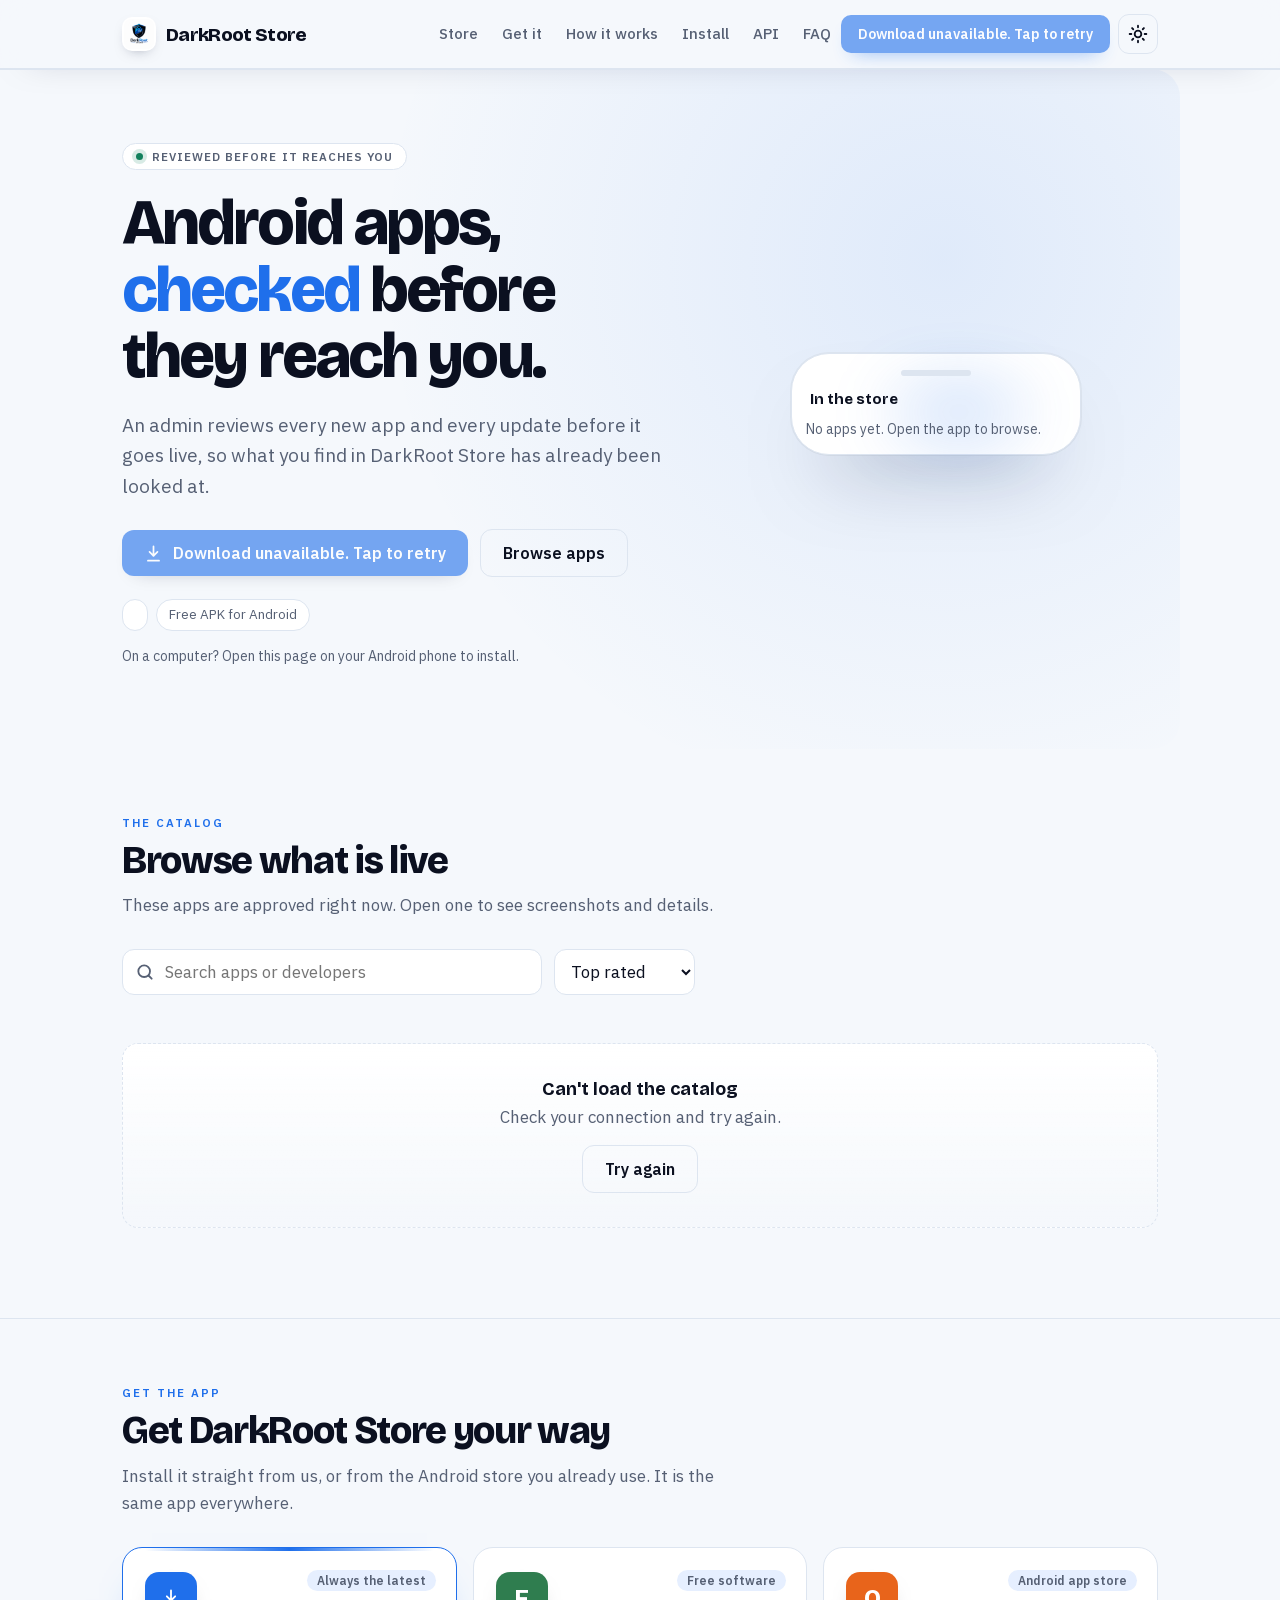
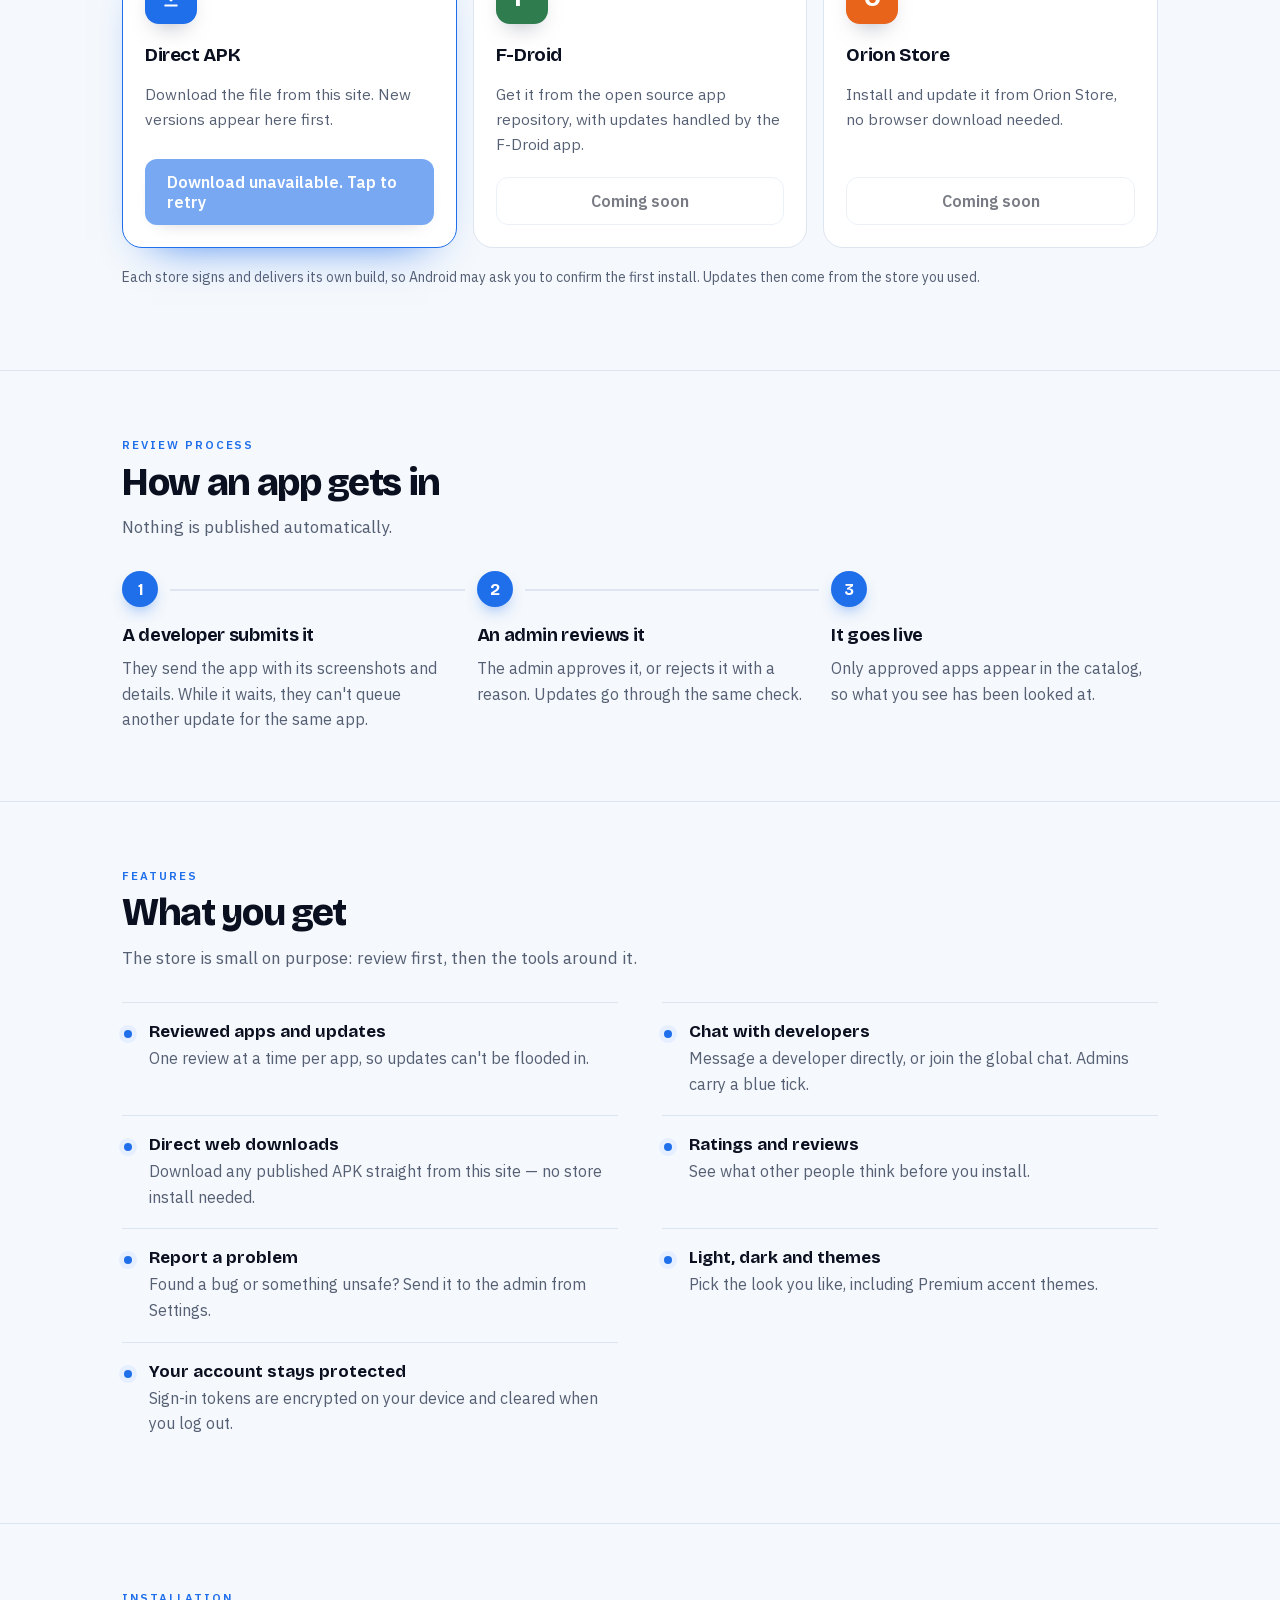
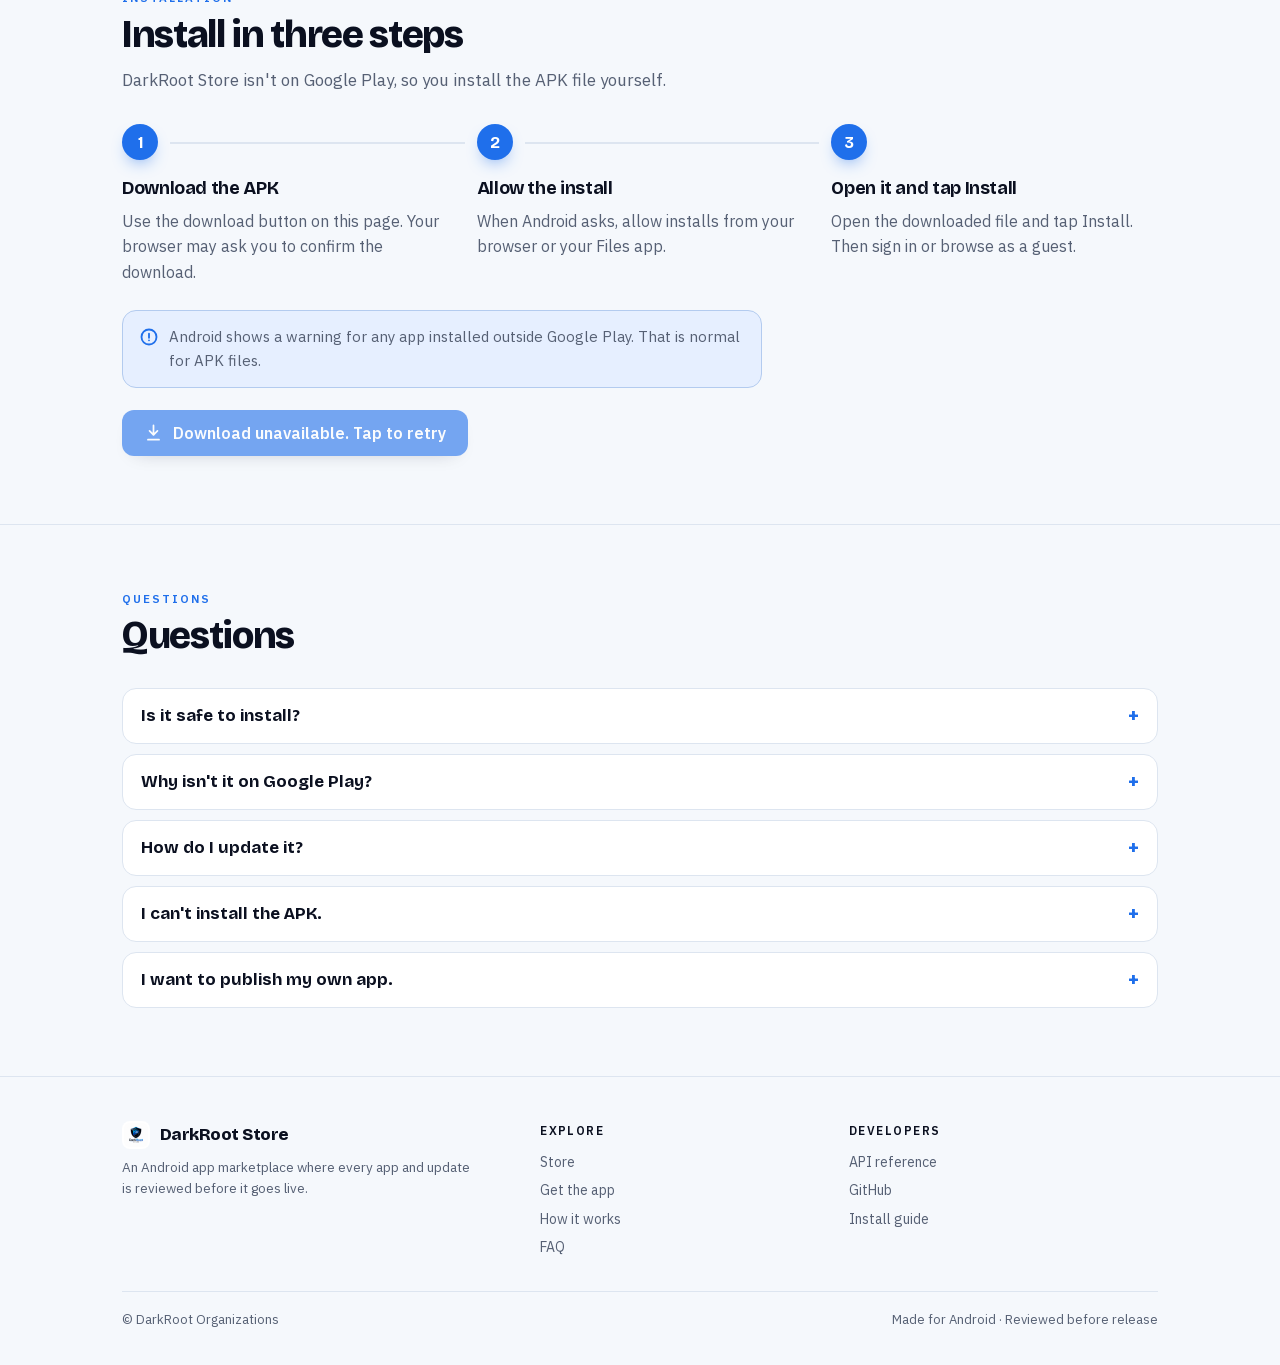
==== index.html @ dca326ad "Add direct APK downloads from website and show default API key" ====
<!DOCTYPE html>
<html lang="en"><head>
<meta charset="utf-8"><meta name="viewport" content="width=device-width,initial-scale=1,viewport-fit=cover">
<title>DarkRoot Store: Android apps, reviewed before they reach you</title>
<meta name="description" content="DarkRoot Store is an Android app marketplace where an admin reviews every new app and every update before it goes live. Free APK download.">
<meta name="theme-color" content="#f5f8fc">
<meta property="og:type" content="website"><meta property="og:site_name" content="DarkRoot Store"><meta property="og:url" content="https://darkrootstore.vercel.app/"><meta property="og:title" content="DarkRoot Store for Android"><meta property="og:description" content="Install Android apps that were reviewed first."><meta property="og:image" content="icon.png"><meta name="twitter:card" content="summary_large_image"><meta name="twitter:image" content="icon.png">
<link rel="icon" href="favicon.png"><link rel="apple-touch-icon" href="apple-touch-icon.png">
<script>try{var t=localStorage.getItem("ds_theme");if(t)document.documentElement.setAttribute("data-theme",t)}catch(e){}</script>
<link rel="preload" href="assets/fonts/bricolage-grotesque-latin.woff2" as="font" type="font/woff2" crossorigin>
<link rel="preload" href="assets/fonts/ibm-plex-sans-latin.woff2" as="font" type="font/woff2" crossorigin>
<link rel="stylesheet" href="site.css">
</head><body class="has-dock">
<a class="skip" href="#main">Skip to content</a>
<header class="nav"><div class="wrap">
  <a class="brand" href="./"><img src="favicon.png" alt="" width="34" height="34">DarkRoot Store</a>
  <nav class="menu" id="menu" aria-label="Main">
    <a class="l" href="#store">Store</a><a class="l" href="#get">Get it</a><a class="l" href="#how">How it works</a><a class="l" href="#install">Install</a><a class="l" href="api.html">API</a><a class="l" href="#faq">FAQ</a>
  </nav>
  <a class="btn sm" data-dl data-text="Download" href="#"><span data-label>Download</span></a>
  <button class="iconbtn" type="button" data-theme-toggle><svg class="ico-s sun" viewBox="0 0 24 24"><circle cx="12" cy="12" r="4"/><path d="M12 2v2m0 16v2M4.9 4.9l1.4 1.4m11.4 11.4l1.4 1.4M2 12h2m16 0h2M4.9 19.1l1.4-1.4M17.7 6.3l1.4-1.4"/></svg><svg class="ico-s moon" viewBox="0 0 24 24"><path d="M21 12.8A9 9 0 1 1 11.2 3a7 7 0 0 0 9.8 9.8z"/></svg></button>
  <button class="iconbtn" type="button" id="menuBtn" aria-label="Menu" aria-expanded="false" aria-controls="menu"><svg class="ico-s" viewBox="0 0 24 24"><path d="M4 7h16M4 12h16M4 17h16"/></svg></button>
</div></header>

<main id="main">
<div class="wrap hero">
  <div>
    <span class="eyebrow"><i aria-hidden="true"></i>Reviewed before it reaches you</span>
    <h1>Android apps, <em>checked</em> before they reach you.</h1>
    <p class="lede">An admin reviews every new app and every update before it goes live, so what you find in DarkRoot Store has already been looked at.</p>
    <div class="cta">
      <a class="btn" data-dl href="#"><svg class="ico-s" viewBox="0 0 24 24"><path d="M12 3v12m0 0l-5-5m5 5l5-5M5 21h14"/></svg><span data-label>Download for Android</span></a>
      <a class="btn ghost" href="#store">Browse apps</a>
    </div>
    <ul class="facts"><li><b data-ver>Free</b></li><li>Free APK for Android</li><li id="count" hidden></li><li data-if-store hidden>Also on F-Droid &amp; Orion Store</li></ul>
    <p class="small muted" id="desktopHint" hidden style="margin:14px 0 0">On a computer? Open this page on your Android phone to install.</p>
  </div>
  <div class="phone" aria-label="The live DarkRoot Store catalog">
    <div class="bar"></div>
    <h4>In the store <span id="livetag" hidden>live now</span></h4>
    <div id="phoneList">
      <div class="row"><i></i><div><div class="sk"></div><div class="sk" style="width:60px;margin-top:7px"></div></div></div>
      <div class="row"><i></i><div><div class="sk"></div><div class="sk" style="width:60px;margin-top:7px"></div></div></div>
      <div class="row"><i></i><div><div class="sk"></div><div class="sk" style="width:60px;margin-top:7px"></div></div></div>
      <div class="row"><i></i><div><div class="sk"></div><div class="sk" style="width:60px;margin-top:7px"></div></div></div>
    </div>
  </div>
</div>

<section id="store"><div class="wrap">
  <h2 data-eyebrow="The catalog">Browse what is live</h2><p class="sub">These apps are approved right now. Open one to see screenshots and details.</p>
  <div class="tools">
    <label class="search"><svg class="ico-s" viewBox="0 0 24 24"><circle cx="11" cy="11" r="7"/><path d="M20 20l-3.5-3.5"/></svg><input id="q" type="search" placeholder="Search apps or developers" autocomplete="off" aria-label="Search apps"></label>
    <select id="sort" aria-label="Sort apps"><option value="top">Top rated</option><option value="az">Name A to Z</option></select>
  </div>
  <div class="chipbar" id="cats" role="group" aria-label="Categories" hidden></div>
  <p class="status small muted" id="status" role="status"></p>
  <div class="grid" id="grid" aria-busy="true">
    <div class="tile sk-t"><div><div class="sk"></div></div></div><div class="tile sk-t"><div><div class="sk"></div></div></div><div class="tile sk-t"><div><div class="sk"></div></div></div>
  </div>
  <div class="more"><button class="btn ghost" id="more" type="button" hidden>Show more</button></div>
</div></section>

<section id="get"><div class="wrap">
  <h2 data-eyebrow="Get the app">Get DarkRoot Store your way</h2><p class="sub">Install it straight from us, or from the Android store you already use. It is the same app everywhere.</p>
  <div class="stores">
    <article class="store primary">
      <span class="logo"><svg class="ico-s" viewBox="0 0 24 24"><path d="M12 3v12m0 0l-5-5m5 5l5-5M5 21h14"/></svg></span>
      <h3>Direct APK</h3><span class="tag">Always the latest</span>
      <p>Download the file from this site. New versions appear here first.</p>
      <a class="btn" data-dl href="#"><span data-label>Download for Android</span></a>
    </article>
    <article class="store">
      <span class="logo fd" aria-hidden="true">F</span>
      <h3>F-Droid</h3><span class="tag">Free software</span>
      <p>Get it from the open source app repository, with updates handled by the F-Droid app.</p>
      <a class="btn ghost" data-store="fdroid" data-open="Open in F-Droid" aria-disabled="true"><span data-slabel>Coming soon</span></a>
    </article>
    <article class="store">
      <span class="logo or" aria-hidden="true">O</span>
      <h3>Orion Store</h3><span class="tag">Android app store</span>
      <p>Install and update it from Orion Store, no browser download needed.</p>
      <a class="btn ghost" data-store="orion" data-open="Open in Orion Store" aria-disabled="true"><span data-slabel>Coming soon</span></a>
    </article>
  </div>
  <p class="small muted" style="margin-top:18px">Each store signs and delivers its own build, so Android may ask you to confirm the first install. Updates then come from the store you used.</p>
</div></section>

<section id="how"><div class="wrap">
  <h2 data-eyebrow="Review process">How an app gets in</h2><p class="sub">Nothing is published automatically.</p>
  <ol class="steps">
    <li><h3>A developer submits it</h3><p>They send the app with its screenshots and details. While it waits, they can't queue another update for the same app.</p></li>
    <li><h3>An admin reviews it</h3><p>The admin approves it, or rejects it with a reason. Updates go through the same check.</p></li>
    <li><h3>It goes live</h3><p>Only approved apps appear in the catalog, so what you see has been looked at.</p></li>
  </ol>
</div></section>

<section><div class="wrap">
  <h2 data-eyebrow="Features">What you get</h2><p class="sub">The store is small on purpose: review first, then the tools around it.</p>
  <dl class="feat">
    <div><dt>Reviewed apps and updates</dt><dd>One review at a time per app, so updates can't be flooded in.</dd></div>
    <div><dt>Chat with developers</dt><dd>Message a developer directly, or join the global chat. Admins carry a blue tick.</dd></div>
    <div><dt>Direct web downloads</dt><dd>Download any published APK straight from this site — no store install needed.</dd></div>
    <div><dt>Ratings and reviews</dt><dd>See what other people think before you install.</dd></div>
    <div><dt>Report a problem</dt><dd>Found a bug or something unsafe? Send it to the admin from Settings.</dd></div>
    <div><dt>Light, dark and themes</dt><dd>Pick the look you like, including Premium accent themes.</dd></div>
    <div><dt>Your account stays protected</dt><dd>Sign-in tokens are encrypted on your device and cleared when you log out.</dd></div>
  </dl>
</div></section>

<section id="install"><div class="wrap">
  <h2 data-eyebrow="Installation">Install in three steps</h2><p class="sub">DarkRoot Store isn't on Google Play, so you install the APK file yourself.</p>
  <ol class="steps">
    <li><h3>Download the APK</h3><p>Use the download button on this page. Your browser may ask you to confirm the download.</p></li>
    <li><h3>Allow the install</h3><p>When Android asks, allow installs from your browser or your Files app.</p></li>
    <li><h3>Open it and tap Install</h3><p>Open the downloaded file and tap Install. Then sign in or browse as a guest.</p></li>
  </ol>
  <div class="note"><svg class="ico-s" viewBox="0 0 24 24"><circle cx="12" cy="12" r="9"/><path d="M12 8v5m0 3h.01"/></svg><span>Android shows a warning for any app installed outside Google Play. That is normal for APK files.</span></div>
  <div class="cta" style="margin-top:22px"><a class="btn" data-dl href="#"><svg class="ico-s" viewBox="0 0 24 24"><path d="M12 3v12m0 0l-5-5m5 5l5-5M5 21h14"/></svg><span data-label>Download for Android</span></a></div>
</div></section>

<section id="release" hidden><div class="wrap">
  <h2 data-eyebrow="Release notes">Latest release</h2>
  <div class="rel"><h3 id="relTitle"></h3><span class="muted small" data-ver></span><p id="relMsg"></p></div>
</div></section>

<section id="faq"><div class="wrap">
  <h2 data-eyebrow="Questions">Questions</h2><p class="sub"></p>
  <details><summary>Is it safe to install?</summary><p>Every app and every update is checked by an admin before it is published. Android still shows its standard warning for apps installed outside Google Play, because the file does not come from there.</p></details>
  <details><summary>Why isn't it on Google Play?</summary><p>DarkRoot Store is distributed as an APK so apps can be reviewed and published by its own admins. You install it once and it updates itself from inside the app.</p></details>
  <details><summary>How do I update it?</summary><p>The app tells you when a new version is ready and installs it from inside the app. You can also come back to this page and download the latest APK.</p></details>
  <details><summary>I can't install the APK.</summary><p>Open Android Settings, search for "Install unknown apps", and allow your browser or Files app. Then open the downloaded file again.</p></details>
  <details><summary>I want to publish my own app.</summary><p>Create an account in the app and use the developer option in Profile. Your app goes to the review queue, and an admin approves it or tells you what to change.</p></details>
</div></section>
</main>

<footer><div class="wrap">
  <div class="footer-grid">
    <div><a class="f-brand" href="./"><img src="favicon.png" alt="">DarkRoot Store</a><p>An Android app marketplace where every app and update is reviewed before it goes live.</p></div>
    <div><h4>Explore</h4><a href="#store">Store</a><a href="#get">Get the app</a><a href="#how">How it works</a><a href="#faq">FAQ</a></div>
    <div><h4>Developers</h4><a href="api.html">API reference</a><a href="https://github.com/darkrootiding-hub" rel="noopener">GitHub</a><a href="#install">Install guide</a></div>
    <div class="f-end"><span data-ver></span></div>
  </div>
  <div class="footer-bottom"><span>© DarkRoot Organizations</span><span>Made for Android · Reviewed before release</span></div>
</div></footer>

<div class="dock" id="dock"><a class="btn" data-dl href="#"><svg class="ico-s" viewBox="0 0 24 24"><path d="M12 3v12m0 0l-5-5m5 5l5-5M5 21h14"/></svg><span data-label>Download for Android</span></a></div>

<script src="site.js"></script>
<script src="home.js"></script>
</body></html>
---- site.css ----
:root{--paper:#f5f8fc;--plate:#fff;--ink:#0b1020;--steel:#566074;--line:#dde5f0;--blue:#1f6feb;--blue-ink:#fff;--soft:#e6efff;--ok:#12805c;--shadow:rgba(10,20,50,.5);
--display:'Bricolage Grotesque','Segoe UI',system-ui,sans-serif;--body:'IBM Plex Sans','Segoe UI',system-ui,sans-serif;color-scheme:light}
:root[data-theme=dark]{--paper:#080b12;--plate:#10161f;--ink:#eef2f9;--steel:#9aa6ba;--line:#1d2636;--blue:#3b8bff;--blue-ink:#06101f;--soft:#0f1d36;--ok:#4cc79a;--shadow:#000;color-scheme:dark}
@media(prefers-color-scheme:dark){:root:not([data-theme=light]){--paper:#080b12;--plate:#10161f;--ink:#eef2f9;--steel:#9aa6ba;--line:#1d2636;--blue:#3b8bff;--blue-ink:#06101f;--soft:#0f1d36;--ok:#4cc79a;--shadow:#000;color-scheme:dark}}
*{box-sizing:border-box}html{scroll-behavior:smooth;scroll-padding-top:76px;-webkit-text-size-adjust:100%}
body{margin:0;background:var(--paper);color:var(--ink);font:400 17px/1.6 var(--body);-webkit-font-smoothing:antialiased;padding:env(safe-area-inset-top) env(safe-area-inset-right) env(safe-area-inset-bottom) env(safe-area-inset-left)}
a{color:inherit}img{max-width:100%}[hidden]{display:none!important}button,input,select{font:inherit;color:inherit}
:focus-visible{outline:3px solid var(--blue);outline-offset:3px;border-radius:8px}
.skip{position:absolute;left:-999px;top:8px;background:var(--blue);color:var(--blue-ink);padding:8px 14px;border-radius:8px;z-index:50}.skip:focus{left:8px}
.wrap{max-width:1080px;margin:0 auto;padding:0 22px}
.ico-s{width:20px;height:20px;flex:none;fill:none;stroke:currentColor;stroke-width:2.2;stroke-linecap:round;stroke-linejoin:round}

/* nav */
.nav{position:sticky;top:0;z-index:20;background:color-mix(in srgb,var(--paper) 88%,transparent);backdrop-filter:blur(12px);-webkit-backdrop-filter:blur(12px);border-bottom:1px solid var(--line)}
.nav .wrap{display:flex;align-items:center;gap:8px;height:64px}
.brand{display:flex;align-items:center;gap:10px;font:700 18px var(--display);text-decoration:none;margin-right:auto}
.brand img{width:34px;height:34px;border-radius:9px;background:#fff;padding:2px}
.menu{display:flex;align-items:center;gap:20px}
.nav a.l{color:var(--steel);text-decoration:none;font-size:15px;padding:6px 2px}.nav a.l:hover,.nav a.l[aria-current]{color:var(--ink)}
.iconbtn{width:40px;height:40px;border-radius:11px;border:1px solid var(--line);background:transparent;display:grid;place-items:center;cursor:pointer;color:var(--ink)}.iconbtn:hover{border-color:var(--blue);color:var(--blue)}
.iconbtn .moon{display:none}:root[data-theme=dark] .iconbtn .sun{display:none}:root[data-theme=dark] .iconbtn .moon{display:block}
@media(prefers-color-scheme:dark){:root:not([data-theme=light]) .iconbtn .sun{display:none}:root:not([data-theme=light]) .iconbtn .moon{display:block}}
#menuBtn{display:none}

/* buttons */
.btn{display:inline-flex;align-items:center;justify-content:center;gap:10px;background:var(--blue);color:var(--blue-ink);font:600 16px var(--body);padding:13px 22px;border-radius:12px;text-decoration:none;border:0;cursor:pointer;transition:transform .15s,box-shadow .15s,opacity .15s}
.btn:hover{transform:translateY(-1px);box-shadow:0 10px 26px -12px var(--blue)}
.btn.sm{padding:9px 16px;font-size:14px;border-radius:10px}
.btn.ghost{background:transparent;color:var(--ink);border:1.5px solid var(--line);box-shadow:none}.btn.ghost:hover{border-color:var(--blue)}
.btn.off{opacity:.6}.btn.busy{opacity:.7;pointer-events:none}.btn svg{width:19px;height:19px}

h1,h2,h3{font-family:var(--display);letter-spacing:-.02em;margin:0}
h1{font-weight:800;font-size:clamp(38px,6vw,64px);line-height:1.04}h2{font-weight:800;font-size:clamp(26px,3.6vw,38px);line-height:1.12;margin-bottom:10px}h3{font-size:19px;font-weight:700;margin-bottom:6px}
.lede{font-size:19px;color:var(--steel);max-width:32em;margin:18px 0 28px}.muted{color:var(--steel)}.small{font-size:14px}
section{padding:68px 0}section+section{border-top:1px solid var(--line)}.sub{color:var(--steel);max-width:36em;margin:0 0 30px}

/* hero */
.hero{display:grid;grid-template-columns:1.1fr .9fr;gap:48px;align-items:center;padding-top:56px;padding-bottom:72px}
.hero h1 em{font-style:normal;color:var(--blue)}
.cta{display:flex;flex-wrap:wrap;gap:12px;align-items:center}
.facts{display:flex;flex-wrap:wrap;gap:8px;margin:22px 0 0;padding:0;list-style:none}
.facts li{font-size:13.5px;color:var(--steel);border:1px solid var(--line);background:var(--plate);padding:4px 12px;border-radius:99px}.facts b{color:var(--ink);font-weight:600}
.phone{justify-self:center;width:min(290px,78vw);border-radius:38px;border:1px solid var(--line);background:var(--plate);padding:14px;box-shadow:0 40px 70px -36px var(--shadow)}
.phone .bar{height:6px;width:70px;border-radius:9px;background:var(--line);margin:2px auto 14px}
.phone h4{font:700 15px var(--display);margin:0 4px 10px;display:flex;justify-content:space-between;align-items:center}.phone h4 span{color:var(--ok);font:500 12px var(--body)}
.phone h4 span::before{content:"";display:inline-block;width:7px;height:7px;border-radius:50%;background:var(--ok);margin-right:6px;animation:pulse 2s infinite}
@keyframes pulse{50%{opacity:.35}}
.row{display:flex;align-items:center;gap:11px;padding:9px 6px;border-radius:12px;text-decoration:none}.row:hover{background:var(--soft)}
.row b{display:block;font-size:14px;line-height:1.25}.row small{color:var(--steel);font-size:12px}.row em{margin-left:auto;font:600 12px var(--body);font-style:normal;color:var(--steel)}
.row i{width:42px;height:42px;border-radius:11px;background:var(--line);flex:none;display:block}
.sk{background:linear-gradient(90deg,var(--line),var(--soft),var(--line));background-size:200% 100%;animation:sk 1.4s linear infinite;border-radius:6px;height:12px;width:90px}@keyframes sk{to{background-position:-200% 0}}

/* app icon (real logo or letter tile) */
.ic{display:grid;place-items:center;width:42px;height:42px;border-radius:11px;overflow:hidden;background:var(--line);flex:none;font:800 18px var(--display);color:#fff}
.ic img{width:100%;height:100%;object-fit:cover;display:block}
.ic.fb{background:hsl(var(--h) 55% 46%)}
.ic.m{width:54px;height:54px;border-radius:14px;font-size:22px}.ic.xl{width:112px;height:112px;border-radius:28px;font-size:46px;border:1px solid var(--line)}

/* store: search + filters + grid */
.tools{display:flex;flex-wrap:wrap;gap:12px;align-items:center;margin:0 0 14px}
.search{position:relative;flex:1 1 240px;max-width:420px}.search svg{position:absolute;left:13px;top:50%;transform:translateY(-50%);color:var(--steel);pointer-events:none}
.search input{width:100%;height:46px;padding:0 14px 0 42px;border:1.5px solid var(--line);border-radius:12px;background:var(--plate);outline:0}.search input:focus{border-color:var(--blue)}
select{height:46px;padding:0 12px;border:1.5px solid var(--line);border-radius:12px;background:var(--plate);cursor:pointer}
.chipbar{display:flex;gap:8px;overflow-x:auto;padding:2px 0 14px;margin:0 0 6px;scrollbar-width:none}.chipbar::-webkit-scrollbar{display:none}
.pill{flex:none;border:1.5px solid var(--line);background:var(--plate);border-radius:99px;padding:6px 15px;font-size:14px;cursor:pointer;color:var(--steel)}.pill:hover{border-color:var(--blue)}.pill[aria-pressed=true]{background:var(--blue);border-color:var(--blue);color:var(--blue-ink)}
.status{min-height:22px;margin:0 0 12px}
.grid{display:grid;grid-template-columns:repeat(auto-fill,minmax(250px,1fr));gap:14px}
.tile{display:flex;gap:13px;align-items:center;padding:14px;border:1px solid var(--line);border-radius:16px;background:var(--plate);text-decoration:none;transition:border-color .15s,transform .15s}.tile:hover{border-color:var(--blue);transform:translateY(-2px)}
.tile>div{min-width:0;flex:1}.tile b{display:block;font-size:15.5px;line-height:1.3;white-space:nowrap;overflow:hidden;text-overflow:ellipsis}.tile small{display:block;color:var(--steel);font-size:13px;white-space:nowrap;overflow:hidden;text-overflow:ellipsis}
.tile .rt{font:600 13px var(--body);color:var(--steel);white-space:nowrap}
.tile.sk-t{pointer-events:none;height:84px}
.empty{border:1.5px dashed var(--line);border-radius:16px;padding:34px 20px;text-align:center;color:var(--steel)}.empty b{display:block;color:var(--ink);font:700 18px var(--display);margin-bottom:4px}.empty .btn{margin-top:14px}
.more{display:flex;justify-content:center;margin-top:22px}

/* steps / features / release / faq */
.steps{list-style:none;margin:0;padding:0;display:grid;grid-template-columns:repeat(3,1fr);gap:28px;counter-reset:s}
.steps li{counter-increment:s;position:relative;padding-top:50px}.steps li::before{content:counter(s);position:absolute;top:0;left:0;width:36px;height:36px;border-radius:50%;background:var(--blue);color:var(--blue-ink);display:grid;place-items:center;font:700 16px var(--display)}
.steps li:not(:last-child)::after{content:"";position:absolute;top:18px;left:48px;right:-16px;height:2px;background:var(--line)}
.steps p{margin:0;color:var(--steel);font-size:16px}
dl.feat{display:grid;grid-template-columns:1fr 1fr;gap:0 44px;margin:0}dl.feat>div{padding:18px 0;border-top:1px solid var(--line)}dt{font:700 17px var(--display);margin-bottom:4px}dd{margin:0;color:var(--steel);font-size:16px}
.note{display:flex;gap:10px;align-items:flex-start;margin-top:24px;padding:14px 16px;border-radius:14px;background:var(--soft);color:var(--steel);font-size:15px;max-width:640px}.note svg{color:var(--blue);margin-top:2px}
.rel{border:1px solid var(--line);border-radius:18px;padding:22px;background:var(--plate);max-width:640px}.rel p{margin:8px 0 0;color:var(--steel);white-space:pre-line}
details{border-top:1px solid var(--line);padding:16px 0}details:last-of-type{border-bottom:1px solid var(--line)}summary{cursor:pointer;font:700 17px var(--display);list-style:none;display:flex;justify-content:space-between;gap:12px}summary::-webkit-details-marker{display:none}summary::after{content:"+";color:var(--blue);font-size:22px;line-height:1}details[open] summary::after{content:"–"}details p{margin:10px 0 0;color:var(--steel);max-width:44em}
footer{border-top:1px solid var(--line);padding:30px 0 40px;color:var(--steel);font-size:14px}footer .wrap{display:flex;flex-wrap:wrap;gap:12px 26px;align-items:center}footer a{text-decoration:none}footer a:hover{color:var(--ink)}footer .r{margin-left:auto}

/* sticky mobile download bar */
.dock{position:fixed;left:12px;right:12px;bottom:calc(12px + env(safe-area-inset-bottom));z-index:15;display:none;transform:translateY(140%);transition:transform .25s}.dock.show{transform:none}.dock .btn{width:100%;box-shadow:0 14px 30px -12px rgba(0,0,0,.45)}
.toast{position:fixed;left:50%;bottom:28px;transform:translate(-50%,30px);background:var(--ink);color:var(--paper);padding:10px 18px;border-radius:99px;font-size:14px;opacity:0;pointer-events:none;transition:.2s;z-index:60}.toast.show{opacity:1;transform:translate(-50%,0)}

/* app detail page */
.crumb{display:inline-flex;gap:6px;align-items:center;margin:26px 0 0;color:var(--steel);text-decoration:none;font-size:15px}.crumb:hover{color:var(--ink)}
.ahead{display:flex;gap:26px;align-items:center;padding:26px 0 8px}.ahead h1{font-size:clamp(30px,5vw,46px)}.ahead .by{color:var(--steel);margin:4px 0 12px}
.chips{display:flex;flex-wrap:wrap;gap:6px;margin:0 0 16px}.chip{background:var(--soft);color:var(--blue);font:600 13px var(--body);padding:4px 11px;border-radius:99px}
.acts{display:flex;flex-wrap:wrap;gap:10px}
.page2{display:grid;grid-template-columns:minmax(0,1fr) 320px;gap:44px;padding:26px 0 60px}
.page2 h2{font-size:22px;margin:0 0 12px}
.shots{display:flex;gap:12px;overflow-x:auto;padding:2px 0 14px;margin:0 0 22px;scroll-snap-type:x mandatory}.shots button{flex:none;padding:0;border:0;background:none;cursor:zoom-in;scroll-snap-align:start}.shots img{height:300px;width:auto;border-radius:14px;border:1px solid var(--line);display:block;background:var(--line)}
.desc{white-space:pre-line;color:var(--steel);font-size:16.5px;margin:0}.desc.clamp{display:-webkit-box;-webkit-line-clamp:6;-webkit-box-orient:vertical;overflow:hidden}
.linkbtn{background:none;border:0;color:var(--blue);padding:8px 0;cursor:pointer;font-weight:600}
.side{border:1px solid var(--line);background:var(--plate);border-radius:18px;padding:20px;align-self:start;position:sticky;top:84px}
.side h2{font-size:18px}.side dl{margin:0 0 14px}.side dl div{display:flex;justify-content:space-between;gap:14px;padding:8px 0;border-top:1px solid var(--line);font-size:15px}.side dt{font:500 15px var(--body);color:var(--steel);margin:0}.side dd{margin:0;text-align:right;overflow-wrap:anywhere;color:var(--ink)}
.side .btn{width:100%;margin-top:8px}
.more-apps{padding:0 0 70px}.more-apps h2{font-size:22px;margin-bottom:14px}
.lb{border:0;padding:0;background:transparent;max-width:96vw;max-height:94vh;margin:auto}.lb::backdrop{background:rgba(0,0,0,.82)}.lb img{max-width:96vw;max-height:90vh;display:block;border-radius:12px}.lb .x{position:absolute;top:8px;right:8px;background:rgba(0,0,0,.6);color:#fff;border-color:transparent}

/* small centred pages (invite, not-found) */
body.card-page{min-height:100vh;display:grid;place-items:center;padding:24px 18px}
.card{width:100%;max-width:460px;background:var(--plate);border:1px solid var(--line);border-radius:26px;padding:30px 26px 24px;text-align:center;box-shadow:0 30px 60px -38px var(--shadow)}
.card .ico{width:104px;height:104px;margin:0 auto 14px;border-radius:26px;background:#fff;border:1px solid var(--line);display:grid;place-items:center;overflow:hidden}.card .ico img{width:84%;height:84%;object-fit:contain}
.card h1{font-size:26px;line-height:1.15;margin-bottom:6px}.card p{margin:0 0 16px;color:var(--steel)}.card .btn{width:100%;margin-top:10px}
.card .chips{justify-content:center}
.code{font:800 30px ui-monospace,SFMono-Regular,Menlo,monospace;letter-spacing:.18em;background:var(--soft);color:var(--blue);padding:10px 18px;border-radius:14px;display:inline-block;margin:2px 0 14px;user-select:all}
.how{text-align:left;margin:14px 0 4px;padding-left:1.3em;color:var(--steel);font-size:15px}.how li::marker{color:var(--blue);font-weight:700}
.hint{font-size:14px;margin:12px 0 0!important}.mini{display:flex;align-items:center;justify-content:center;gap:8px;margin-top:18px;font-size:13px;color:var(--steel)}.mini img{width:20px;height:20px;border-radius:6px;background:#fff}

@media(max-width:820px){
 .hero{grid-template-columns:1fr;gap:34px;padding-top:28px;padding-bottom:48px}
 .steps{grid-template-columns:1fr;gap:22px}.steps li{padding:0 0 0 52px}.steps li:not(:last-child)::after{top:40px;left:17px;right:auto;width:2px;height:calc(100% + 6px)}
 dl.feat{grid-template-columns:1fr}section{padding:52px 0}
 #menuBtn{display:grid}.nav .wrap{position:relative}
 .menu{display:none;position:absolute;top:64px;left:0;right:0;flex-direction:column;align-items:stretch;gap:0;background:var(--paper);border-bottom:1px solid var(--line);padding:6px 22px 14px}.menu.open{display:flex}
 .menu a.l{padding:12px 0;font-size:17px;border-bottom:1px solid var(--line)}
 .nav .btn.sm{display:none}
 .dock{display:block}body.has-dock{padding-bottom:84px}
 .page2{grid-template-columns:1fr;gap:26px}.side{position:static}.ahead{gap:18px}.ic.xl{width:84px;height:84px;border-radius:22px;font-size:34px}.shots img{height:240px}
}
@media(max-width:480px){.ahead{align-items:flex-start}.grid{grid-template-columns:1fr}}
@media(prefers-reduced-motion:reduce){*{animation:none!important;transition:none!important;scroll-behavior:auto!important}}

/* other stores */
.stores{display:grid;grid-template-columns:repeat(3,1fr);gap:16px}
.store{position:relative;display:flex;flex-direction:column;gap:2px;border:1px solid var(--line);border-radius:20px;background:var(--plate);padding:24px 22px 22px}
.store.primary{border-color:var(--blue);box-shadow:0 22px 44px -30px var(--blue)}
.store .logo{width:52px;height:52px;border-radius:14px;display:grid;place-items:center;background:var(--blue);color:var(--blue-ink);font:800 24px var(--display);margin-bottom:14px}
.store .logo.fd{background:#2f7d4f;color:#fff}.store .logo.or{background:#e8641b;color:#fff}
.store .tag{position:absolute;top:22px;right:20px;font:600 12px var(--body);color:var(--steel);background:var(--soft);padding:3px 10px;border-radius:99px}
.store p{flex:1;color:var(--steel);font-size:15.5px;margin:4px 0 18px}
.store .btn{width:100%}
a[data-store].soon{opacity:.55;cursor:default;pointer-events:none}
.side .alt{display:flex;flex-wrap:wrap;gap:8px;align-items:center;margin-top:14px;padding-top:12px;border-top:1px solid var(--line)}.side .alt p{width:100%;margin:0}.side .alt .btn{flex:1;width:auto;margin:0}
@media(max-width:820px){.stores{grid-template-columns:1fr}.store .tag{top:20px}}

.fb-page{text-align:center;padding:70px 0 80px;max-width:520px;margin:0 auto;border:0}
.fb-logo{border-radius:24px;background:#fff;border:1px solid var(--line);padding:6px;margin-bottom:18px}
.fb-page h1{font-size:clamp(28px,5vw,38px);margin-bottom:10px}.fb-page>p{margin:0 0 22px}
.fb-get{margin-top:34px;padding-top:22px;border-top:1px solid var(--line)}.fb-get p{margin:0 0 10px}
.fb-get .alt{display:flex;gap:8px;justify-content:center;margin-top:10px}

/* invite page: the download action is the primary focus */
.invite-card{max-width:520px;padding:32px 30px 26px;text-align:left}
.invite-top{display:flex;align-items:center;justify-content:space-between;gap:12px}
.invite-card .ico{width:56px;height:56px;margin:0;border-radius:14px}
.invite-card .ico img{width:100%;height:100%;object-fit:contain}
.invite-badge{font:700 11px var(--body);letter-spacing:.14em;text-transform:uppercase;color:var(--blue);background:var(--soft);padding:7px 11px;border-radius:99px}
.invite-card h1{font-size:clamp(23px,5vw,30px);line-height:1.14;margin:16px 0 6px}
.invite-card #sub{font-size:16px;margin:0 0 18px}
.code-row{display:flex;align-items:center;gap:10px;border:1.5px dashed var(--line);background:var(--paper);border-radius:14px;padding:10px 12px;margin:0 0 20px}
.code-row .code{margin:0;padding:0;background:none;color:var(--ink);font-size:19px;letter-spacing:.1em;flex:1;min-width:0;text-align:left}
.code-copy{display:inline-flex;align-items:center;gap:6px;border:1.5px solid var(--line);background:var(--plate);color:var(--ink);border-radius:10px;padding:8px 11px;font:600 14px var(--body);cursor:pointer;white-space:nowrap}
.code-copy:hover,.code-copy.done{border-color:var(--blue);color:var(--blue)}
.invite-cta{display:flex;flex-direction:column;gap:9px;margin:0 0 4px}
.invite-cta .btn{width:100%;margin:0}
.hero-dl{padding:15px 20px;border-radius:14px;font-size:17px;text-align:left;background:linear-gradient(135deg,color-mix(in srgb,var(--blue) 92%,#fff),var(--blue));box-shadow:0 14px 30px -14px var(--blue)}
.hero-dl:hover{box-shadow:0 18px 36px -14px var(--blue)}
.dl-stack{display:flex;flex-direction:column;align-items:flex-start;line-height:1.2}
.dl-stack b{font-weight:700}.dl-stack small{font:500 12.5px var(--body);opacity:.85;margin-top:3px}
.dl-stack [data-ver]:not(:empty)::before{content:" · "}
.open-app{background:transparent;color:var(--steel);border:1.5px solid var(--line);font-size:14px;padding:11px}
.copied-note{display:flex;gap:9px;align-items:flex-start;background:var(--soft);color:var(--ink);border-radius:12px;padding:11px 13px;font-size:13px;margin:14px 0 0}
.copied-note svg{width:18px;height:18px;flex:none;fill:none;stroke:var(--blue);stroke-width:2.2;stroke-linecap:round;stroke-linejoin:round;margin-top:2px}
.trust{display:flex;gap:8px;flex-wrap:wrap;margin:18px 0 0}.trust span{font:600 12px var(--body);color:var(--ok);background:color-mix(in srgb,var(--ok) 10%,transparent);border-radius:99px;padding:6px 10px}
.invite-card .how{margin:16px 0 0;padding:14px 16px 14px 36px;background:var(--paper);border:1px solid var(--line);border-radius:14px}
.invite-card #bad{text-align:center}
@media(max-width:480px){.invite-card{padding:24px 18px}.code-row .code{font-size:16px}}

/* =============================================================
   Polished design layer — shared by every page.
   Fonts are self-hosted in assets/fonts (taken from the live page).
   ============================================================= */
@font-face{font-family:'Bricolage Grotesque';src:url('assets/fonts/bricolage-grotesque-latin.woff2') format('woff2');font-style:normal;font-weight:500 800;font-display:swap}
@font-face{font-family:'IBM Plex Sans';src:url('assets/fonts/ibm-plex-sans-latin.woff2') format('woff2');font-style:normal;font-weight:400 600;font-display:swap}
:root{--accent:#6d5efc;--radius:18px;--ring:color-mix(in srgb,var(--blue) 45%,transparent)}
:root[data-theme=dark]{--accent:#9a8dff}
@media(prefers-color-scheme:dark){:root:not([data-theme=light]){--accent:#9a8dff}}

/* header */
.nav{box-shadow:0 1px 0 var(--line),0 14px 34px -30px var(--shadow)}
.nav .wrap{height:68px}
.brand{font-weight:800;font-size:19px;letter-spacing:-.035em}
.brand img{border-radius:10px;box-shadow:0 5px 14px -8px var(--shadow)}
.menu a.l{position:relative;font-weight:500}
.menu a.l::after{content:"";position:absolute;left:2px;right:2px;bottom:-3px;height:2px;border-radius:2px;background:var(--blue);transform:scaleX(0);transform-origin:left;transition:transform .18s ease}
.menu a.l:hover::after,.menu a.l[aria-current]::after{transform:scaleX(1)}
.nav .btn.sm,.nav a.btn.sm{border-radius:10px;padding:10px 17px;box-shadow:0 9px 20px -12px var(--blue)}

/* shared typography and surfaces */
h1{letter-spacing:-.045em}h2{letter-spacing:-.035em}
h2[data-eyebrow]::before{content:attr(data-eyebrow);display:block;font:700 11.5px/1 var(--body);letter-spacing:.17em;text-transform:uppercase;color:var(--blue);margin:0 0 11px}
.eyebrow{display:inline-flex;align-items:center;gap:9px;border:1px solid var(--line);background:var(--plate);border-radius:99px;padding:7px 13px;font:600 11.5px/1 var(--body);letter-spacing:.09em;text-transform:uppercase;color:var(--steel);box-shadow:0 6px 18px -14px var(--shadow)}
.eyebrow i{width:7px;height:7px;border-radius:50%;background:var(--ok);box-shadow:0 0 0 4px color-mix(in srgb,var(--ok) 16%,transparent)}
.btn{box-shadow:0 8px 20px -14px var(--shadow)}
.btn:hover{box-shadow:0 14px 28px -14px color-mix(in srgb,var(--blue) 65%,transparent)}
.btn.ghost:hover{box-shadow:0 10px 22px -16px var(--shadow)}
:focus-visible{outline:3px solid var(--ring)}

/* hero */
.hero{padding-top:72px;padding-bottom:82px;background:radial-gradient(circle at 78% 28%,color-mix(in srgb,var(--blue) 10%,transparent),transparent 58%);border-radius:28px}
.hero h1{margin-top:20px}
.hero .lede{margin-top:20px}
.hero .cta{margin-top:4px}
.hero .phone{box-shadow:0 42px 80px -40px var(--shadow),0 0 0 1px var(--line)}
.hero .phone::after{content:"";position:absolute;inset:8% -8% -8% 8%;border-radius:50%;background:radial-gradient(circle,color-mix(in srgb,var(--blue) 16%,transparent),transparent 66%);filter:blur(22px);z-index:-1}
.hero .phone{position:relative;z-index:0}
.facts li{transition:border-color .15s,transform .15s}
.facts li:hover{border-color:var(--blue);transform:translateY(-1px)}

/* catalogue */
.tile{box-shadow:0 8px 20px -18px var(--shadow)}
.tile:hover{box-shadow:0 16px 30px -18px color-mix(in srgb,var(--blue) 55%,transparent)}
.pill{transition:background .15s,color .15s,border-color .15s}
.empty{background:linear-gradient(180deg,var(--plate),transparent)}

/* distribution cards */
.store{transition:transform .2s ease,box-shadow .2s ease,border-color .2s ease}
.store:hover{transform:translateY(-4px);border-color:color-mix(in srgb,var(--blue) 45%,var(--line));box-shadow:0 24px 48px -32px var(--shadow)}
.store.primary::before{content:"";position:absolute;left:22px;right:22px;top:0;height:3px;border-radius:0 0 4px 4px;background:linear-gradient(90deg,transparent,var(--blue),transparent)}
.store .logo{box-shadow:0 12px 24px -14px var(--shadow)}

/* steps and features */
.steps li::before{box-shadow:0 8px 18px -9px var(--blue)}
.steps h3{font-size:18px;letter-spacing:-.02em}
dl.feat>div{position:relative;padding-left:27px}
dl.feat>div::before{content:"";position:absolute;left:2px;top:27px;width:8px;height:8px;border-radius:50%;background:var(--blue);box-shadow:0 0 0 5px var(--soft)}
.note{border:1px solid color-mix(in srgb,var(--blue) 22%,var(--line))}

/* release + FAQ */
.rel{box-shadow:0 20px 44px -34px var(--shadow)}
details{border:1px solid var(--line);border-radius:14px;background:var(--plate);padding:16px 18px;margin-bottom:10px}
details:last-of-type{border-bottom:1px solid var(--line);margin-bottom:0}
details[open]{border-color:color-mix(in srgb,var(--blue) 38%,var(--line));box-shadow:0 14px 28px -24px var(--shadow)}
details p{margin-top:12px}

/* footer */
footer{padding:44px 0 34px}
footer .wrap{display:block}
.footer-grid{display:grid;grid-template-columns:1.4fr 1fr 1fr auto;gap:28px 36px;align-items:start}
.footer-grid .f-brand{display:flex;align-items:center;gap:10px;font:800 17px var(--display);letter-spacing:-.03em;color:var(--ink);text-decoration:none;margin-bottom:8px}
.footer-grid .f-brand img{width:28px;height:28px;border-radius:8px;background:#fff;padding:2px}
.footer-grid p{margin:0;color:var(--steel);font-size:13.5px;max-width:26em}
.footer-grid h4{font:700 12px var(--body);letter-spacing:.12em;text-transform:uppercase;color:var(--ink);margin:2px 0 10px}
.footer-grid a:not(.f-brand){display:block;color:var(--steel);text-decoration:none;font-size:14px;padding:3px 0}
.footer-grid a:hover{color:var(--blue)}
.footer-grid .f-end{text-align:right;color:var(--steel);font-size:13px;align-self:end}
.footer-bottom{display:flex;justify-content:space-between;gap:16px;flex-wrap:wrap;border-top:1px solid var(--line);margin-top:30px;padding-top:18px;color:var(--steel);font-size:13px}

/* app detail page */
.ahead{padding:26px;background:linear-gradient(135deg,color-mix(in srgb,var(--soft) 55%,transparent),transparent 70%);border:1px solid var(--line);border-radius:22px}
.ahead h1{font-size:clamp(30px,5vw,46px);letter-spacing:-.04em}
.chip{border:1px solid color-mix(in srgb,var(--blue) 18%,transparent)}
.side{box-shadow:0 24px 54px -44px var(--shadow)}
.shots button{border-radius:14px;overflow:hidden;border:1px solid var(--line)}
.shots img{border:0;border-radius:14px;transition:transform .25s ease}
.shots button:hover img{transform:scale(1.03)}
.fb-page{padding-top:88px;padding-bottom:96px}
.fb-logo{box-shadow:0 18px 36px -24px var(--shadow)}

/* documentation page */
.docs{display:grid;grid-template-columns:224px minmax(0,1fr);gap:46px;padding:34px 0 80px;align-items:start}
.docnav{position:sticky;top:92px;border:1px solid var(--line);background:var(--plate);border-radius:18px;padding:18px;box-shadow:0 18px 40px -34px var(--shadow)}
.docnav h4{font:700 11.5px var(--body);letter-spacing:.14em;text-transform:uppercase;color:var(--ink);margin:0 0 10px}
.docnav a{display:block;padding:7px 10px;border-radius:9px;color:var(--steel);text-decoration:none;font-size:14px}
.docnav a:hover{background:var(--soft);color:var(--blue)}
.doc h2{scroll-margin-top:92px;font-size:24px;margin-top:38px}
.doc .lead{font-size:18px;color:var(--steel);max-width:44em;margin:16px 0 22px}
.doc p,.doc li{line-height:1.65}
.doc a{color:var(--blue)}
.doc .callout{display:flex;gap:12px;align-items:flex-start;border:1px solid color-mix(in srgb,var(--blue) 24%,var(--line));background:var(--soft);border-radius:14px;padding:14px 16px;margin:18px 0;color:var(--steel);font-size:14.5px}
.doc .callout svg{flex:none;color:var(--blue);margin-top:2px}
.doc pre{position:relative;padding:16px 18px;margin:12px 0 20px;line-height:1.6;overflow:auto;max-width:100%}
.doc pre code{padding-right:74px;white-space:pre-wrap;overflow-wrap:anywhere}
.copy-code{position:absolute;top:9px;right:9px;border:1px solid var(--line);background:var(--plate);color:var(--steel);border-radius:8px;padding:5px 9px;font:600 11.5px var(--body);cursor:pointer}
.copy-code:hover{border-color:var(--blue);color:var(--blue)}
.table-wrap{overflow-x:auto;border:1px solid var(--line);border-radius:14px;margin:10px 0 20px}
.table-wrap table{margin:0;width:100%}
.doc table th{color:var(--ink);background:color-mix(in srgb,var(--paper) 70%,transparent);font-weight:600}
.doc table tr:last-child td,.doc table tr:last-child th{border-bottom:0}
.doc .docfoot{margin-top:34px;padding-top:22px;border-top:1px solid var(--line);display:flex;gap:12px;flex-wrap:wrap;align-items:center}

@media(max-width:1080px){.footer-grid{grid-template-columns:1fr 1fr}.footer-grid .f-end{text-align:left}}
@media(max-width:980px){
 .docs{grid-template-columns:1fr;gap:22px;padding-top:26px}
 .docnav{position:static;display:flex;flex-wrap:wrap;gap:6px;align-items:center}
 .docnav h4{width:100%;margin:0 0 4px}
 .docnav a{border:1px solid var(--line);background:var(--paper);padding:6px 11px;border-radius:99px}
}
@media(max-width:820px){
 .nav .wrap{height:62px}
 .hero{padding-top:30px;padding-bottom:38px;background:none}
 .hero .phone::after{display:none}
 .footer-grid{grid-template-columns:1fr 1fr;gap:24px}
 .doc h2{scroll-margin-top:74px}
}
@media(max-width:520px){.footer-grid{grid-template-columns:1fr}.footer-grid .f-end{text-align:left}}
@media(prefers-reduced-motion:reduce){.store:hover,.tile:hover,.shots img{transform:none}}

/* direct APK downloads from the published catalog */
.tile{padding:12px 12px 12px 14px;gap:10px}
.tile-main{display:flex;gap:13px;align-items:center;flex:1;min-width:0;text-decoration:none}
.tile-main>div{min-width:0;flex:1}
.tile-dl{flex:none;width:38px;height:38px;display:grid;place-items:center;border-radius:11px;border:1px solid var(--line);background:var(--paper);color:var(--blue);text-decoration:none;font:700 19px/1 var(--body);transition:background .15s,color .15s,border-color .15s,transform .15s}
.tile-dl:hover{background:var(--blue);color:var(--blue-ink);border-color:var(--blue);transform:translateY(-1px)}
.tile-dl.busy,.tile-dl[aria-disabled=true]{opacity:.45;pointer-events:none}
.tile.sk-t .tile-dl{display:none}
#apkdl,#fbDl{flex:1;min-width:160px}
.btn.busy{opacity:.65;pointer-events:none}
.keybox{display:flex;align-items:center;gap:10px;flex-wrap:wrap;background:var(--soft);border:1px solid var(--line);border-radius:12px;padding:10px 12px;margin:12px 0}
.keybox code{font:600 13px/1.5 ui-monospace,SFMono-Regular,Menlo,monospace;color:var(--ink);overflow-wrap:anywhere;flex:1;min-width:0}
.keybox .copy-code{position:static;flex:none}
.doc .callout strong{color:var(--ink)}
@media(max-width:480px){.tile-dl{width:34px;height:34px}.tile-main{gap:10px}}
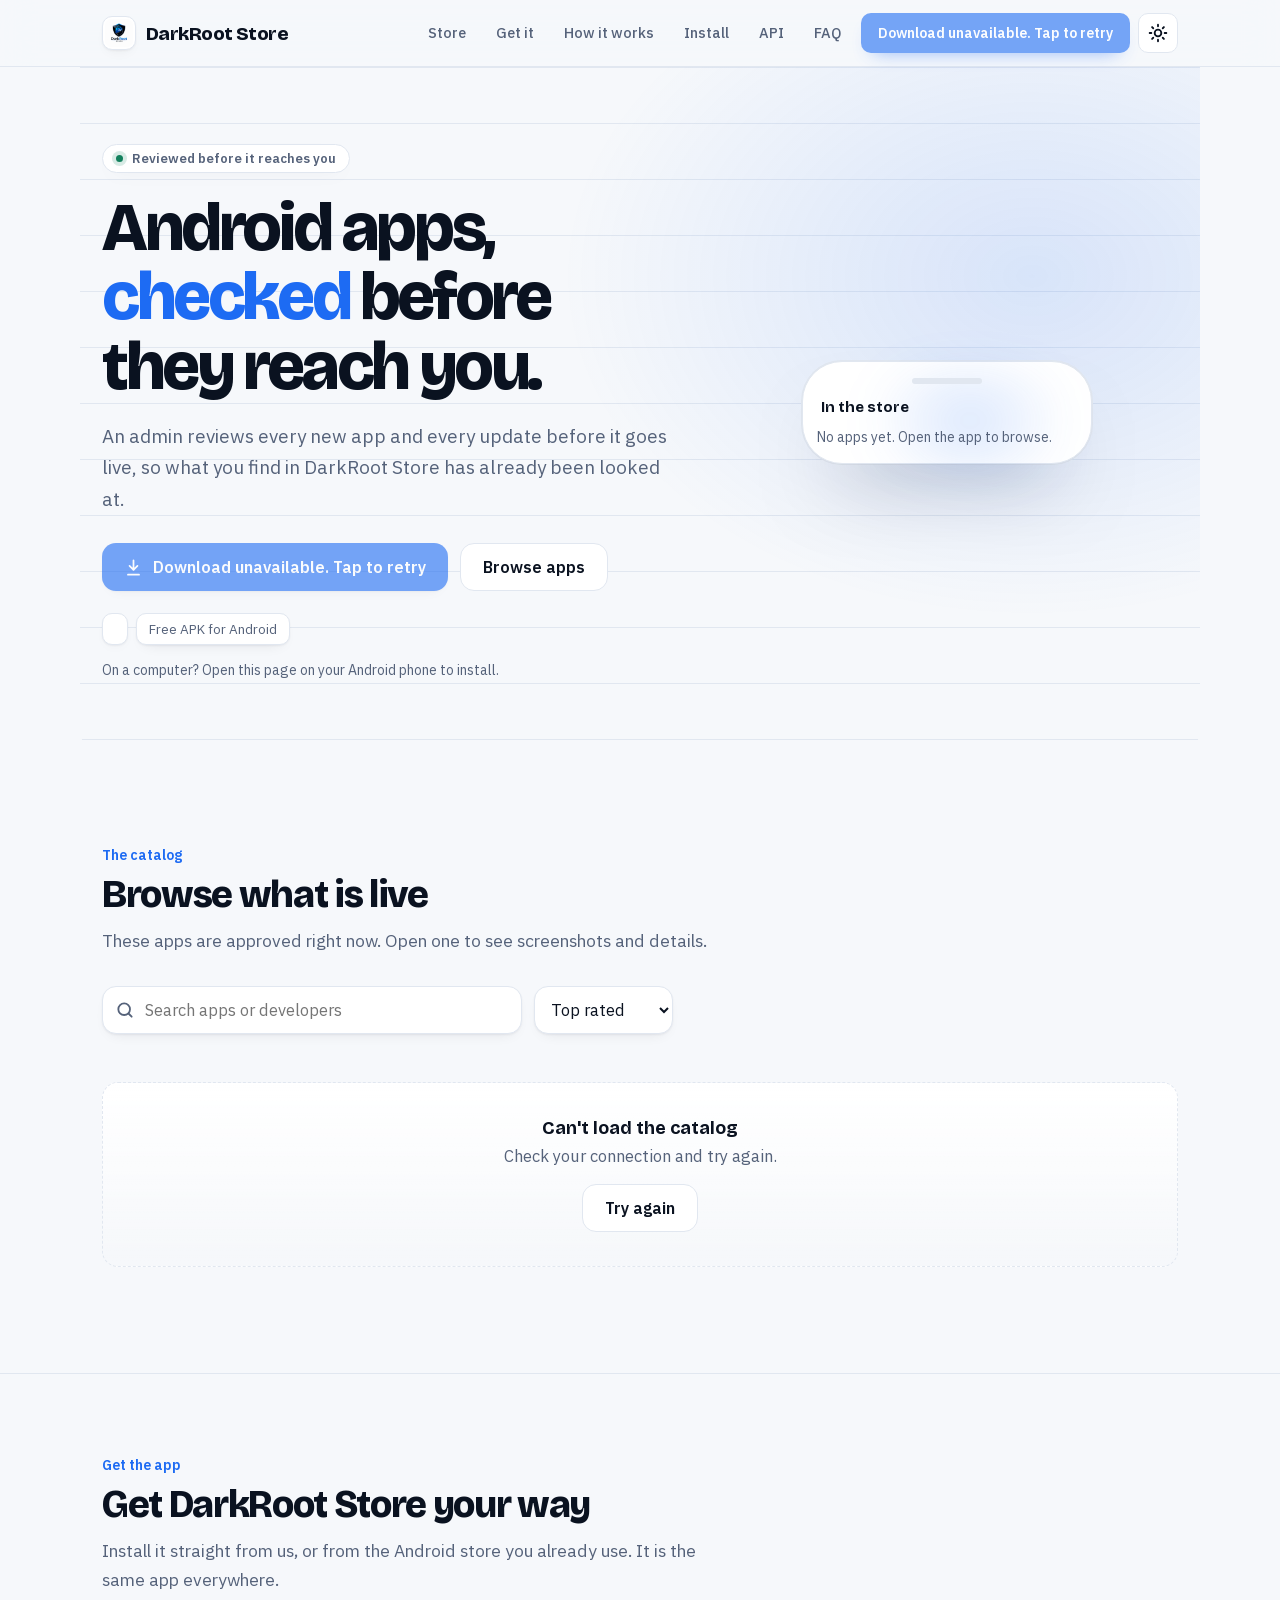
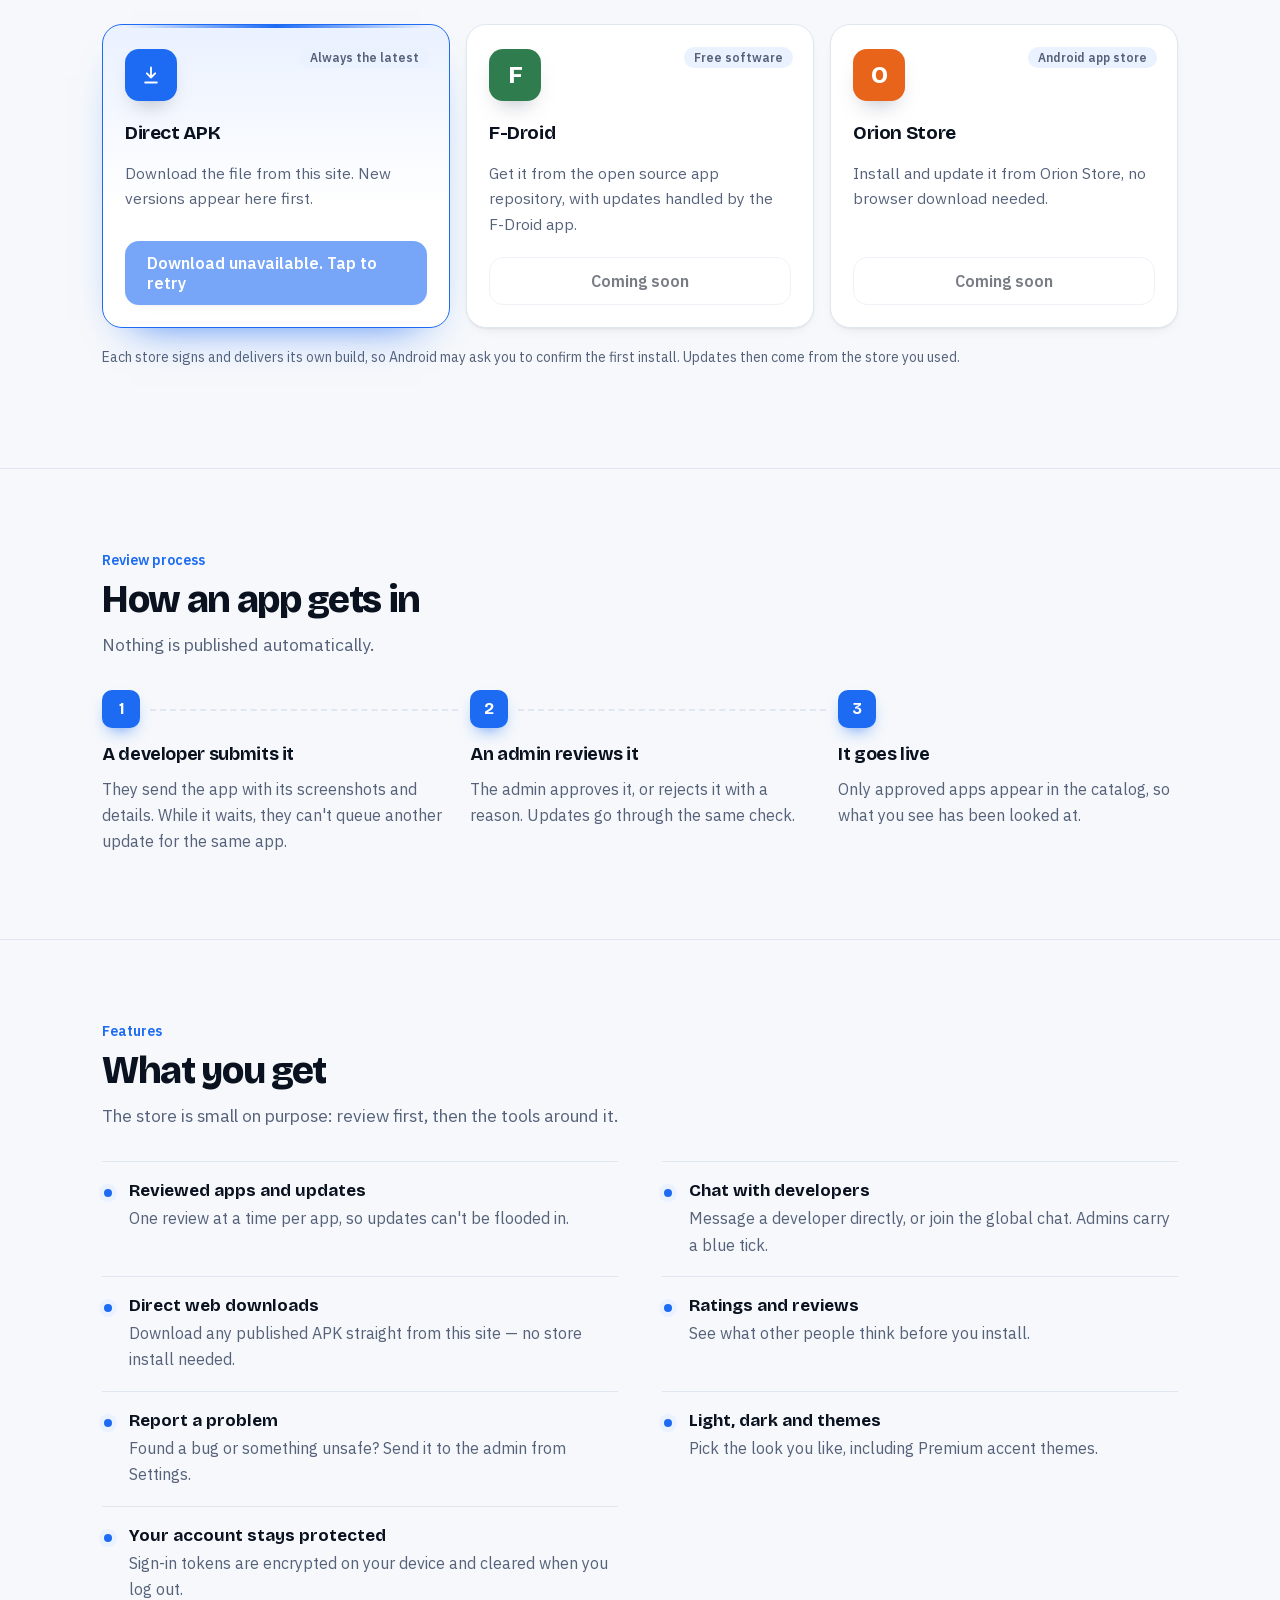
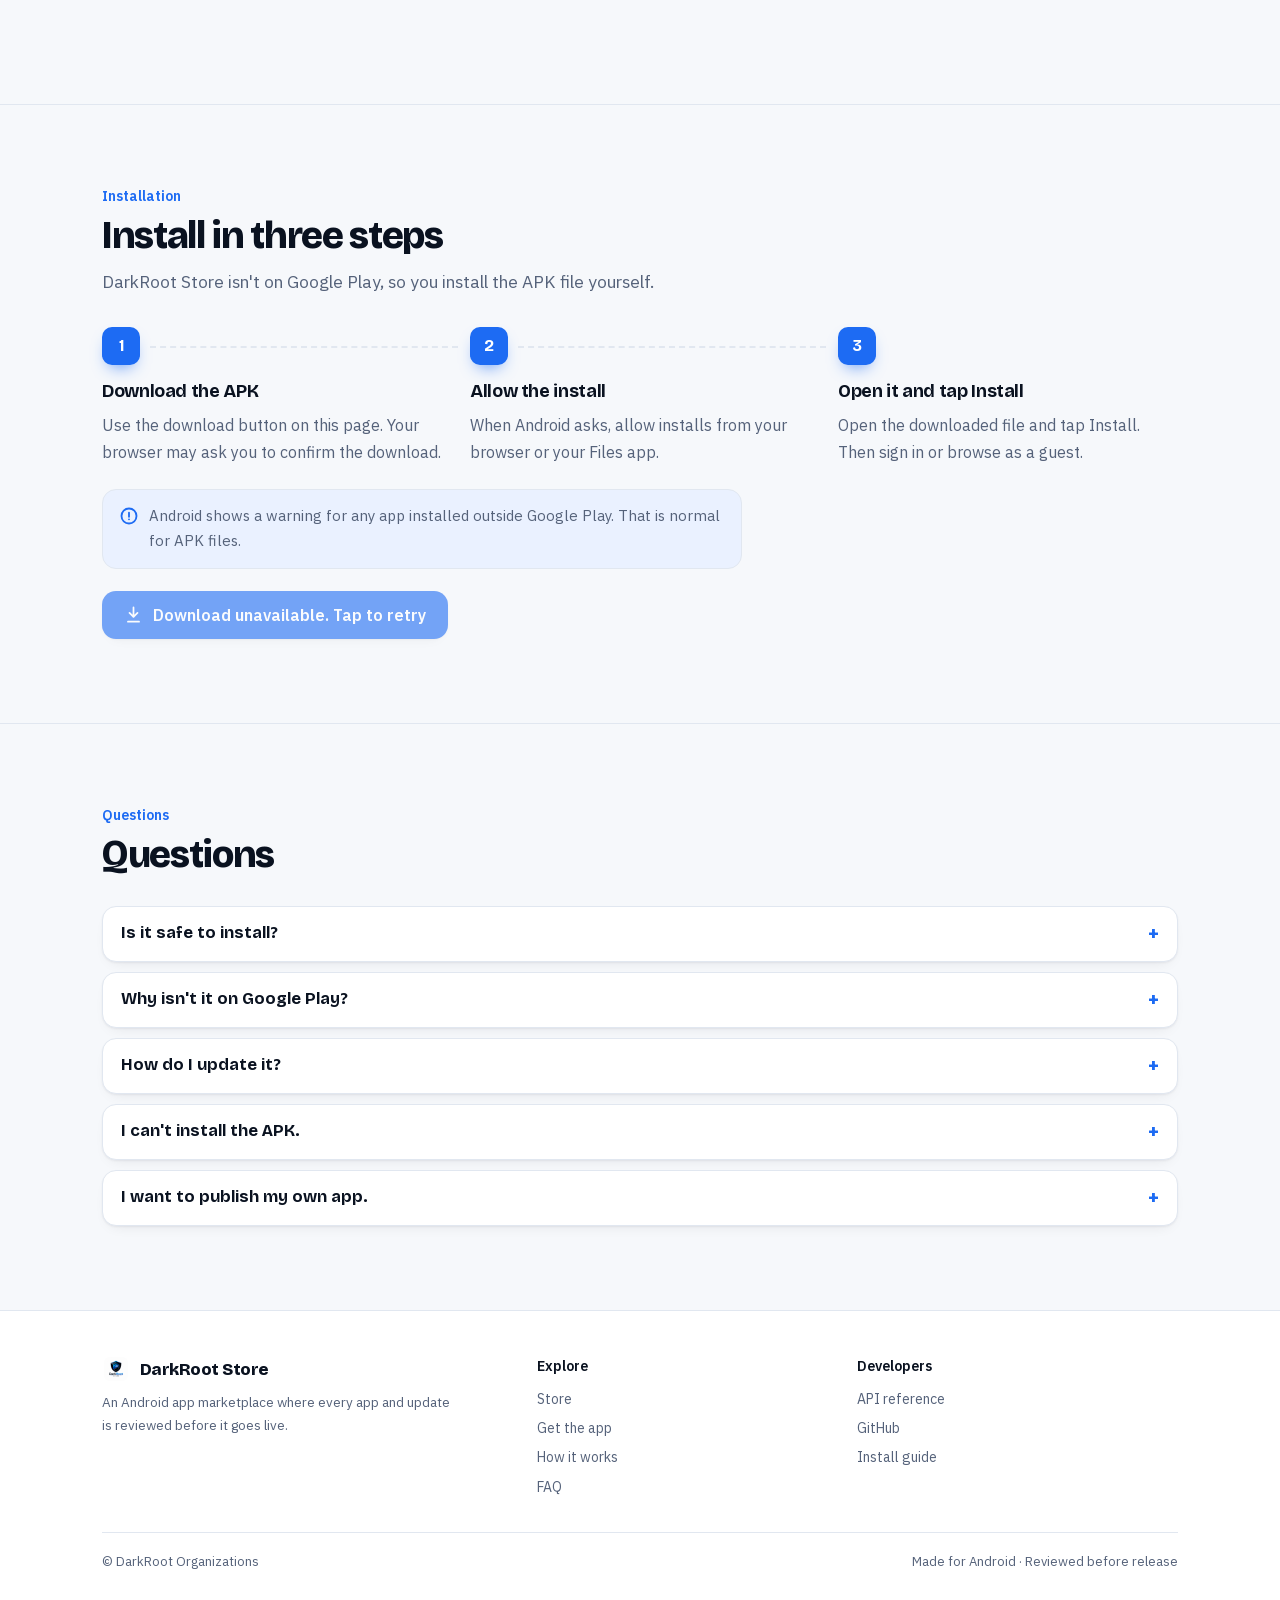
==== commit 2dda5792: "Polish website mobile UI: backdrop menu, responsive layout and professional theme layer" ====
--- a/index.html
+++ b/index.html
@@ -9,7 +9,7 @@
 <script>try{var t=localStorage.getItem("ds_theme");if(t)document.documentElement.setAttribute("data-theme",t)}catch(e){}</script>
 <link rel="preload" href="assets/fonts/bricolage-grotesque-latin.woff2" as="font" type="font/woff2" crossorigin>
 <link rel="preload" href="assets/fonts/ibm-plex-sans-latin.woff2" as="font" type="font/woff2" crossorigin>
-<link rel="stylesheet" href="site.css">
+<link rel="stylesheet" href="site.css"><link rel="stylesheet" href="theme.css">
 </head><body class="has-dock">
 <a class="skip" href="#main">Skip to content</a>
 <header class="nav"><div class="wrap">
@@ -21,6 +21,7 @@
   <button class="iconbtn" type="button" data-theme-toggle><svg class="ico-s sun" viewBox="0 0 24 24"><circle cx="12" cy="12" r="4"/><path d="M12 2v2m0 16v2M4.9 4.9l1.4 1.4m11.4 11.4l1.4 1.4M2 12h2m16 0h2M4.9 19.1l1.4-1.4M17.7 6.3l1.4-1.4"/></svg><svg class="ico-s moon" viewBox="0 0 24 24"><path d="M21 12.8A9 9 0 1 1 11.2 3a7 7 0 0 0 9.8 9.8z"/></svg></button>
   <button class="iconbtn" type="button" id="menuBtn" aria-label="Menu" aria-expanded="false" aria-controls="menu"><svg class="ico-s" viewBox="0 0 24 24"><path d="M4 7h16M4 12h16M4 17h16"/></svg></button>
 </div></header>
+<div id="menuBackdrop" aria-hidden="true"></div>
 
 <main id="main">
 <div class="wrap hero">
@@ -148,4 +149,22 @@
 
 <script src="site.js"></script>
 <script src="home.js"></script>
+<script>
+/* Mobile menu backdrop wiring — no changes to site.js needed */
+(function(){
+  document.addEventListener('DOMContentLoaded', function(){
+    var btn = document.getElementById('menuBtn');
+    var bd  = document.getElementById('menuBackdrop');
+    if (!btn || !bd) return;
+    var obs = new MutationObserver(function(){
+      var open = btn.getAttribute('aria-expanded') === 'true';
+      bd.classList.toggle('show', open);
+    });
+    obs.observe(btn, {attributes: true, attributeFilter: ['aria-expanded']});
+    bd.addEventListener('click', function(){
+      btn.click(); // close menu on backdrop tap
+    });
+  });
+})();
+</script>
 </body></html>
--- a/site.css
+++ b/site.css
@@ -318,3 +318,316 @@
 .keybox .copy-code{position:static;flex:none}
 .doc .callout strong{color:var(--ink)}
 @media(max-width:480px){.tile-dl{width:34px;height:34px}.tile-main{gap:10px}}
+
+
+/* =============================================================
+   MOBILE UI IMPROVEMENTS — appended after line 320
+   ============================================================= */
+
+/* ── Global touch feedback ── */
+@media(hover:none){
+  .btn:active{transform:scale(.97);opacity:.88}
+  .tile:active{transform:scale(.98);border-color:var(--blue)}
+  .pill:active{background:var(--soft);border-color:var(--blue)}
+  .iconbtn:active{background:var(--soft)}
+  .store:active{transform:scale(.99)}
+  details summary:active{color:var(--blue)}
+  .row:active{background:var(--soft)}
+  .tile-dl:active{background:var(--blue);color:var(--blue-ink);border-color:var(--blue)}
+}
+
+/* ── Hamburger menu: animated icon + backdrop + smooth slide ── */
+#menuBtn{position:relative;z-index:22}
+#menuBtn .ico-s path{transition:d .22s ease,opacity .22s ease,transform .22s ease;transform-origin:center}
+
+/* Menu open states */
+.menu{
+  transform-origin:top center;
+  transition:opacity .22s ease, transform .22s ease, visibility .22s;
+  visibility:hidden;opacity:0;transform:translateY(-8px) scaleY(.97);
+}
+.menu.open{visibility:visible;opacity:1;transform:translateY(0) scaleY(1)}
+
+/* Backdrop */
+#menuBackdrop{
+  display:none;position:fixed;inset:0;z-index:19;
+  background:rgba(0,0,0,.38);
+  backdrop-filter:blur(2px);-webkit-backdrop-filter:blur(2px);
+  opacity:0;transition:opacity .22s ease;
+}
+#menuBackdrop.show{opacity:1}
+
+/* ── Navigation improvements on mobile ── */
+@media(max-width:820px){
+  .nav .wrap{height:62px;gap:6px}
+  #menuBtn{display:grid}
+
+  .menu{
+    display:flex; /* always rendered, controlled by visibility/opacity */
+    position:fixed;top:62px;left:0;right:0;
+    flex-direction:column;align-items:stretch;gap:0;
+    background:color-mix(in srgb,var(--paper) 96%,transparent);
+    backdrop-filter:blur(18px);-webkit-backdrop-filter:blur(18px);
+    border-bottom:1px solid var(--line);
+    padding:8px 22px 18px;
+    z-index:21;
+    box-shadow:0 20px 40px -20px var(--shadow);
+  }
+  .menu.open{display:flex}
+
+  .menu a.l{
+    padding:14px 0;
+    font-size:17px;
+    font-weight:600;
+    border-bottom:1px solid var(--line);
+    color:var(--ink);
+    min-height:48px;
+    display:flex;align-items:center;
+  }
+  .menu a.l:last-child{border-bottom:none}
+  .menu a.l::after{display:none} /* hide desktop underline animation */
+  .menu a.l:active{color:var(--blue);padding-left:4px}
+
+  #menuBackdrop{display:block}
+
+  /* Hamburger → X animation via aria-expanded */
+  #menuBtn[aria-expanded="true"] .ico-s{stroke:var(--blue)}
+}
+
+/* ── Hero section: mobile stacking ── */
+@media(max-width:820px){
+  .hero{
+    grid-template-columns:1fr;
+    gap:0;
+    padding-top:28px;
+    padding-bottom:40px;
+    border-radius:0;
+    background:none;
+    text-align:center;
+  }
+  .hero > div:first-child{order:1}
+  .hero .phone{order:2;margin:28px auto 0;width:min(300px,86vw)}
+
+  .hero h1{font-size:clamp(32px,8vw,52px);margin-top:14px}
+  .hero .lede{font-size:17px;margin:14px auto 20px;max-width:28em}
+  .hero .cta{justify-content:center}
+  .hero .facts{justify-content:center}
+  .eyebrow{font-size:11px}
+}
+
+/* ── Store grid: 1-col on small phones, more spacious ── */
+@media(max-width:820px){
+  .grid{grid-template-columns:repeat(auto-fill,minmax(220px,1fr));gap:12px}
+}
+@media(max-width:480px){
+  .grid{grid-template-columns:1fr;gap:10px}
+  .tile{padding:14px;gap:12px;border-radius:14px}
+  .tile b{font-size:15px}
+  .tile small{font-size:12.5px}
+  .tile-dl{width:40px;height:40px;border-radius:12px}
+}
+
+/* ── Category chipbar: polished pill bar ── */
+.chipbar{
+  padding:4px 0 16px;
+  scroll-padding-left:4px;
+  -webkit-overflow-scrolling:touch;
+}
+.pill{
+  padding:8px 18px;
+  font-size:14px;
+  font-weight:600;
+  border-radius:99px;
+  min-height:36px;
+  display:inline-flex;align-items:center;
+}
+@media(max-width:820px){
+  .chipbar{margin:0 -22px;padding:4px 22px 16px}
+}
+
+/* ── Search bar: full width on mobile ── */
+@media(max-width:820px){
+  .tools{gap:10px}
+  .search{flex:1 1 100%;max-width:100%}
+  .search input{height:50px;font-size:16px} /* 16px prevents iOS zoom */
+  select{height:50px;font-size:16px}
+}
+
+/* ── Steps section: improved vertical connector ── */
+@media(max-width:820px){
+  .steps{gap:0}
+  .steps li{
+    padding:0 0 32px 60px;
+    position:relative;
+  }
+  .steps li::before{
+    width:38px;height:38px;font-size:16px;
+    box-shadow:0 0 0 6px var(--paper),0 8px 18px -9px var(--blue);
+  }
+  .steps li:not(:last-child)::after{
+    top:38px;left:18px;right:auto;
+    width:2px;height:calc(100% - 10px);
+    background:linear-gradient(to bottom,var(--blue),var(--line));
+  }
+  .steps li:last-child{padding-bottom:0}
+  .steps h3{margin-bottom:4px}
+}
+
+/* ── Features (dl.feat): single column, left accent ── */
+@media(max-width:820px){
+  dl.feat{grid-template-columns:1fr;gap:0}
+  dl.feat>div{padding:16px 0 16px 32px}
+  dl.feat>div::before{top:22px}
+  dt{font-size:16px}
+  dd{font-size:15px}
+}
+
+/* ── Store cards: stacked nicely on mobile ── */
+@media(max-width:820px){
+  .stores{grid-template-columns:1fr;gap:12px}
+  .store{padding:20px 18px 18px;border-radius:16px}
+  .store.primary{order:-1} /* primary card always first */
+  .store .tag{top:18px;right:16px}
+}
+
+/* ── FAQ: bigger tap targets ── */
+@media(max-width:820px){
+  details{padding:0;border-radius:14px;margin-bottom:8px}
+  summary{padding:16px 18px;min-height:54px;font-size:16px;border-radius:14px}
+  details[open] summary{border-radius:14px 14px 0 0}
+  details p{padding:0 18px 16px;margin-top:0}
+}
+
+/* ── Dock (sticky download bar): glassmorphism ── */
+.dock{
+  left:0;right:0;bottom:0;
+  border-radius:0;
+  padding:12px 16px calc(12px + env(safe-area-inset-bottom));
+  background:color-mix(in srgb,var(--paper) 72%,transparent);
+  backdrop-filter:blur(20px) saturate(1.4);
+  -webkit-backdrop-filter:blur(20px) saturate(1.4);
+  border-top:1px solid var(--line);
+  box-shadow:0 -8px 32px -8px var(--shadow);
+  transform:translateY(110%);
+  transition:transform .28s cubic-bezier(.22,1,.36,1);
+}
+.dock.show{transform:translateY(0)}
+.dock .btn{
+  width:100%;
+  font-size:17px;
+  padding:15px 22px;
+  border-radius:14px;
+  box-shadow:0 10px 24px -12px var(--blue);
+}
+body.has-dock{padding-bottom:calc(80px + env(safe-area-inset-bottom))}
+
+/* ── Footer: clean mobile grid ── */
+@media(max-width:520px){
+  .footer-grid{grid-template-columns:1fr;gap:20px}
+  .footer-grid .f-end{text-align:left;border-top:1px solid var(--line);padding-top:14px}
+  .footer-bottom{flex-direction:column;gap:6px;text-align:center}
+  footer{padding:32px 0 24px}
+}
+
+/* ── Typography: better mobile scaling ── */
+@media(max-width:820px){
+  body{font-size:16px;line-height:1.65}
+  h2{font-size:clamp(22px,5.5vw,34px);margin-bottom:8px}
+  h3{font-size:17px}
+  section{padding:48px 0}
+  .sub{font-size:15px;margin-bottom:22px}
+  .lede{font-size:17px}
+}
+@media(max-width:480px){
+  body{font-size:15.5px}
+  section{padding:38px 0}
+  h1{font-size:clamp(28px,8.5vw,44px)}
+  .wrap{padding:0 16px}
+}
+
+/* ── App detail page (app.html): better mobile layout ── */
+@media(max-width:820px){
+  .ahead{
+    flex-wrap:wrap;
+    gap:16px;
+    padding:20px;
+    border-radius:16px;
+  }
+  .ahead h1{font-size:clamp(22px,5.5vw,36px)}
+  .ic.xl{width:80px;height:80px;border-radius:20px;font-size:32px;flex:none}
+  .ahead > div{flex:1;min-width:0}
+  .acts{gap:8px}
+  .acts .btn{flex:1;min-width:0;font-size:15px;padding:12px 14px}
+  .shots img{height:220px}
+  .page2{gap:22px;padding:20px 0 50px}
+  .side{border-radius:14px;padding:16px}
+  .crumb{margin:18px 0 0;font-size:14px}
+}
+@media(max-width:480px){
+  .ahead{padding:16px;gap:12px}
+  .ic.xl{width:68px;height:68px;border-radius:16px;font-size:28px}
+  .ahead h1{font-size:clamp(20px,6vw,30px)}
+  .shots img{height:190px}
+  .acts{flex-direction:column;gap:8px}
+  .acts .btn{width:100%}
+  .chips{gap:5px}
+  .chip{font-size:12px;padding:4px 10px}
+}
+
+/* ── Very small phones (375px and below) ── */
+@media(max-width:375px){
+  body{font-size:15px}
+  .wrap{padding:0 14px}
+  h1{font-size:clamp(26px,8vw,36px);letter-spacing:-.04em}
+  h2{font-size:clamp(20px,6vw,28px)}
+  .btn{font-size:15px;padding:12px 18px;border-radius:11px}
+  .btn.sm{padding:9px 13px;font-size:13.5px}
+  .hero .cta{flex-direction:column;width:100%}
+  .hero .cta .btn{width:100%;justify-content:center}
+  .phone{width:92vw}
+  .dock .btn{font-size:16px;padding:14px 18px}
+  .tile{padding:12px}
+  .tile b{font-size:14.5px}
+  details summary{font-size:15px}
+  .store{padding:16px}
+  .store .logo{width:44px;height:44px;border-radius:12px;font-size:20px}
+  .footer-grid{gap:16px}
+  .ahead{flex-direction:column;align-items:flex-start}
+  .ic.xl{width:62px;height:62px;font-size:24px}
+  .shots img{height:170px}
+}
+
+/* ── Invite page refinements ── */
+@media(max-width:480px){
+  .invite-card{padding:22px 16px 20px;border-radius:20px}
+  .code-row .code{font-size:15px;letter-spacing:.08em}
+  .hero-dl{padding:14px 16px;font-size:16px}
+  .trust{gap:6px}
+  .trust span{font-size:11.5px;padding:5px 9px}
+  .invite-card .how{padding:12px 14px 12px 32px;font-size:14.5px}
+}
+
+/* ── Misc: iconbtn larger on mobile for touch ── */
+@media(max-width:820px){
+  .iconbtn{width:44px;height:44px}
+  .more .btn{width:100%;max-width:360px}
+}
+
+/* ── Backdrop: shown when menu has .open (CSS-driven, no JS changes needed) ── */
+@media(max-width:820px){
+  #menuBackdrop{display:block}
+  .menu.open ~ #menuBackdrop,
+  #menuBackdrop:has(~ .menu.open){ /* future-proof */ }
+  /* Backdrop controlled by JS-toggled class via adjacent sibling or body class */
+  /* Use :has on nav for broader support */
+  header:has(.menu.open) ~ #menuBackdrop,
+  #menuBackdrop.show{opacity:1;pointer-events:auto}
+}
+
+/* Fallback: backdrop visibility controlled by JS aria-expanded mirroring */
+@media(max-width:820px){
+  /* When menuBtn is expanded, show backdrop. Pure CSS via :has */
+  header:has(#menuBtn[aria-expanded="true"]) ~ #menuBackdrop{
+    opacity:1;pointer-events:auto
+  }
+}
--- a/theme.css
+++ b/theme.css
@@ -0,0 +1,92 @@
+/* DarkRoot Store: professional UI layer. Loads after site.css on every page (home, app, API, invite). */
+:root{--paper:#f6f8fb;--plate:#fff;--ink:#0a1220;--steel:#55627a;--line:#e1e7f0;--blue:#1d6bf3;--soft:#eaf1ff;--r-s:10px;--r-m:14px;--r-l:20px;
+--sh-1:0 1px 2px rgba(10,18,32,.05),0 6px 16px -10px rgba(10,18,32,.16);--sh-2:0 2px 4px rgba(10,18,32,.05),0 22px 44px -26px rgba(10,18,32,.3);--code:#0c1424;--code-ink:#dbe6fb}
+:root[data-theme=dark]{--paper:#070a11;--plate:#0e141e;--ink:#eef2fa;--steel:#97a3b8;--line:#1b2434;--blue:#4b93ff;--soft:#0e1b33;--sh-1:0 1px 2px rgba(0,0,0,.4);--sh-2:0 24px 50px -28px #000;--code:#060a12}
+@media(prefers-color-scheme:dark){:root:not([data-theme=light]){--paper:#070a11;--plate:#0e141e;--ink:#eef2fa;--steel:#97a3b8;--line:#1b2434;--blue:#4b93ff;--soft:#0e1b33;--sh-1:0 1px 2px rgba(0,0,0,.4);--sh-2:0 24px 50px -28px #000;--code:#060a12}}
+body{font-size:16.5px;line-height:1.65;text-rendering:optimizeLegibility}
+.wrap{max-width:1120px}
+
+/* header */
+.nav{background:color-mix(in srgb,var(--paper) 82%,transparent);backdrop-filter:saturate(1.6) blur(16px);-webkit-backdrop-filter:saturate(1.6) blur(16px);box-shadow:none}
+.nav .wrap{height:66px}
+.menu{gap:6px}.menu a.l{padding:8px 12px;border-radius:var(--r-s);font-size:14.5px}
+.menu a.l::after{display:none}.menu a.l:hover{background:var(--soft);color:var(--ink)}.menu a.l[aria-current]{background:var(--soft);color:var(--blue)}
+.brand{letter-spacing:-.03em}.brand img{box-shadow:var(--sh-1);border:1px solid var(--line)}
+
+/* buttons and inputs: one height, one radius */
+.btn{border-radius:var(--r-m);min-height:48px;padding:12px 22px;font-weight:600;box-shadow:var(--sh-1)}
+.btn.sm{min-height:40px;padding:8px 16px;border-radius:var(--r-s)}
+.btn:hover{transform:translateY(-1px)}.btn:active{transform:none}
+.btn.ghost{background:var(--plate);border:1px solid var(--line)}.btn.ghost:hover{border-color:var(--blue);color:var(--blue)}
+.iconbtn{border-radius:var(--r-s);background:var(--plate)}
+.search input,select{border:1px solid var(--line);border-radius:var(--r-m);height:48px;box-shadow:var(--sh-1)}
+.search input:focus,select:focus{border-color:var(--blue);box-shadow:0 0 0 4px color-mix(in srgb,var(--blue) 18%,transparent)}
+
+/* section headings: sentence case, no shouting labels */
+h2[data-eyebrow]::before{text-transform:none;letter-spacing:0;font:600 14px/1 var(--body);margin-bottom:12px}
+.eyebrow,.invite-badge{text-transform:none;letter-spacing:0;font-size:13px;font-weight:600}
+.footer-grid h4,.docnav h4{text-transform:none;letter-spacing:0;font-size:14px}
+section{padding:84px 0}.sub{font-size:17.5px}
+
+/* hero */
+.hero{background:radial-gradient(60% 70% at 85% 30%,color-mix(in srgb,var(--blue) 14%,transparent),transparent 70%),linear-gradient(var(--line) 1px,transparent 1px) 0 0/100% 56px;-webkit-mask:none;border-radius:0 0 36px 36px;padding-top:76px}
+.hero h1{font-size:clamp(40px,6.2vw,68px);letter-spacing:-.05em;line-height:1.02}
+.facts li{border-radius:var(--r-s);box-shadow:var(--sh-1)}
+.phone{border-radius:40px;box-shadow:var(--sh-2)}
+
+/* cards share one surface */
+.tile,.store,.rel,.side,.docnav,details,.card,.note{background:var(--plate);border:1px solid var(--line);border-radius:var(--r-l);box-shadow:var(--sh-1)}
+.tile{border-radius:var(--r-m);padding:12px 12px 12px 14px}
+.tile:hover,.store:hover{border-color:color-mix(in srgb,var(--blue) 50%,var(--line));box-shadow:var(--sh-2)}
+.tile-dl{background:var(--soft);border-color:transparent;border-radius:var(--r-s)}
+.ic{border-radius:12px}
+.store.primary{border-color:var(--blue);background:linear-gradient(180deg,var(--soft),var(--plate) 60%)}
+.pill{border-radius:var(--r-s);min-height:38px}.pill[aria-pressed=true]{box-shadow:var(--sh-1)}
+.note{background:var(--soft);border-radius:var(--r-m);box-shadow:none}
+details{border-radius:var(--r-m)}summary{font-size:16.5px}
+.steps li::before{border-radius:var(--r-s);width:38px;height:38px}
+.steps li:not(:last-child)::after{top:19px;border-top:2px dashed var(--line);background:none;height:0}
+dl.feat>div{border-top:1px solid var(--line)}
+
+/* app page */
+.ahead{background:var(--plate);box-shadow:var(--sh-1);border-radius:var(--r-l);padding:28px}
+.ic.xl{border-radius:26px;box-shadow:var(--sh-2)}
+.chip{border-radius:var(--r-s)}
+.shots img{border-radius:var(--r-m);box-shadow:var(--sh-1)}
+.side{box-shadow:var(--sh-2)}
+
+/* invite page */
+body.card-page{background:radial-gradient(70% 50% at 50% 0,color-mix(in srgb,var(--blue) 14%,transparent),transparent 70%),var(--paper)}
+.invite-card{border-radius:28px;box-shadow:var(--sh-2)}
+.hero-dl{border-radius:var(--r-m)}.code-row{border-radius:var(--r-m)}
+.trust span{border-radius:var(--r-s)}
+
+/* API docs: code, tables, status (these had no base styles) */
+.doc{min-width:0}.doc h1{font-size:clamp(34px,5vw,52px);margin:16px 0 0}
+.doc h2{padding-top:12px;margin-top:48px;border-top:1px solid var(--line)}
+.doc code{font:500 .86em ui-monospace,SFMono-Regular,Menlo,Consolas,monospace;background:var(--soft);color:var(--blue);padding:.15em .45em;border-radius:6px}
+.doc pre{background:var(--code);color:var(--code-ink);border:1px solid #1d2a44;border-radius:var(--r-m);box-shadow:var(--sh-1)}
+.doc pre code{background:none;color:inherit;padding:0;font-size:13.5px;line-height:1.7}
+.copy-code{background:#16203a;border-color:#2a3a5e;color:#b9c9ea;border-radius:8px}
+.keybox{background:var(--plate);border-radius:var(--r-m);box-shadow:var(--sh-1)}.keybox code{background:none;color:var(--ink)}
+.table-wrap{background:var(--plate);border-radius:var(--r-m);box-shadow:var(--sh-1)}
+.doc table{border-collapse:collapse;font-size:14.5px}
+.doc th,.doc td{text-align:left;padding:12px 16px;border-bottom:1px solid var(--line);vertical-align:top}
+.doc th{background:var(--soft);font-weight:600;white-space:nowrap}
+.live{display:inline-flex;align-items:center;gap:10px;margin:0 0 16px;font-size:14px;color:var(--steel)}
+.live .pill{min-height:0;padding:3px 10px;border-radius:99px;cursor:default;color:var(--ok);border-color:color-mix(in srgb,var(--ok) 35%,var(--line))}
+.docnav a{border-radius:var(--r-s)}.docnav a:hover{background:var(--soft)}
+.doc .callout{border-radius:var(--r-m)}
+
+/* footer */
+footer{background:var(--plate);border-top:1px solid var(--line)}
+.footer-grid a:hover{color:var(--blue)}
+
+@media(max-width:820px){section{padding:56px 0}.hero{border-radius:0;background:radial-gradient(70% 40% at 50% 100%,color-mix(in srgb,var(--blue) 14%,transparent),transparent)}.ahead{padding:18px}.nav{backdrop-filter:blur(14px)}}
+@media(prefers-reduced-motion:reduce){.btn:hover{transform:none}}
+
+/* Fix: the invisible menu backdrop covered the page and caught every tap, opening the menu. */
+#menuBackdrop{pointer-events:none}
+#menuBackdrop.show,header:has(#menuBtn[aria-expanded="true"]) ~ #menuBackdrop{pointer-events:auto}
+/* Fix: desktop nav links were hidden by the mobile menu's visibility rule. */
+@media(min-width:821px){.menu{visibility:visible;opacity:1;transform:none}#menuBackdrop{display:none!important}}
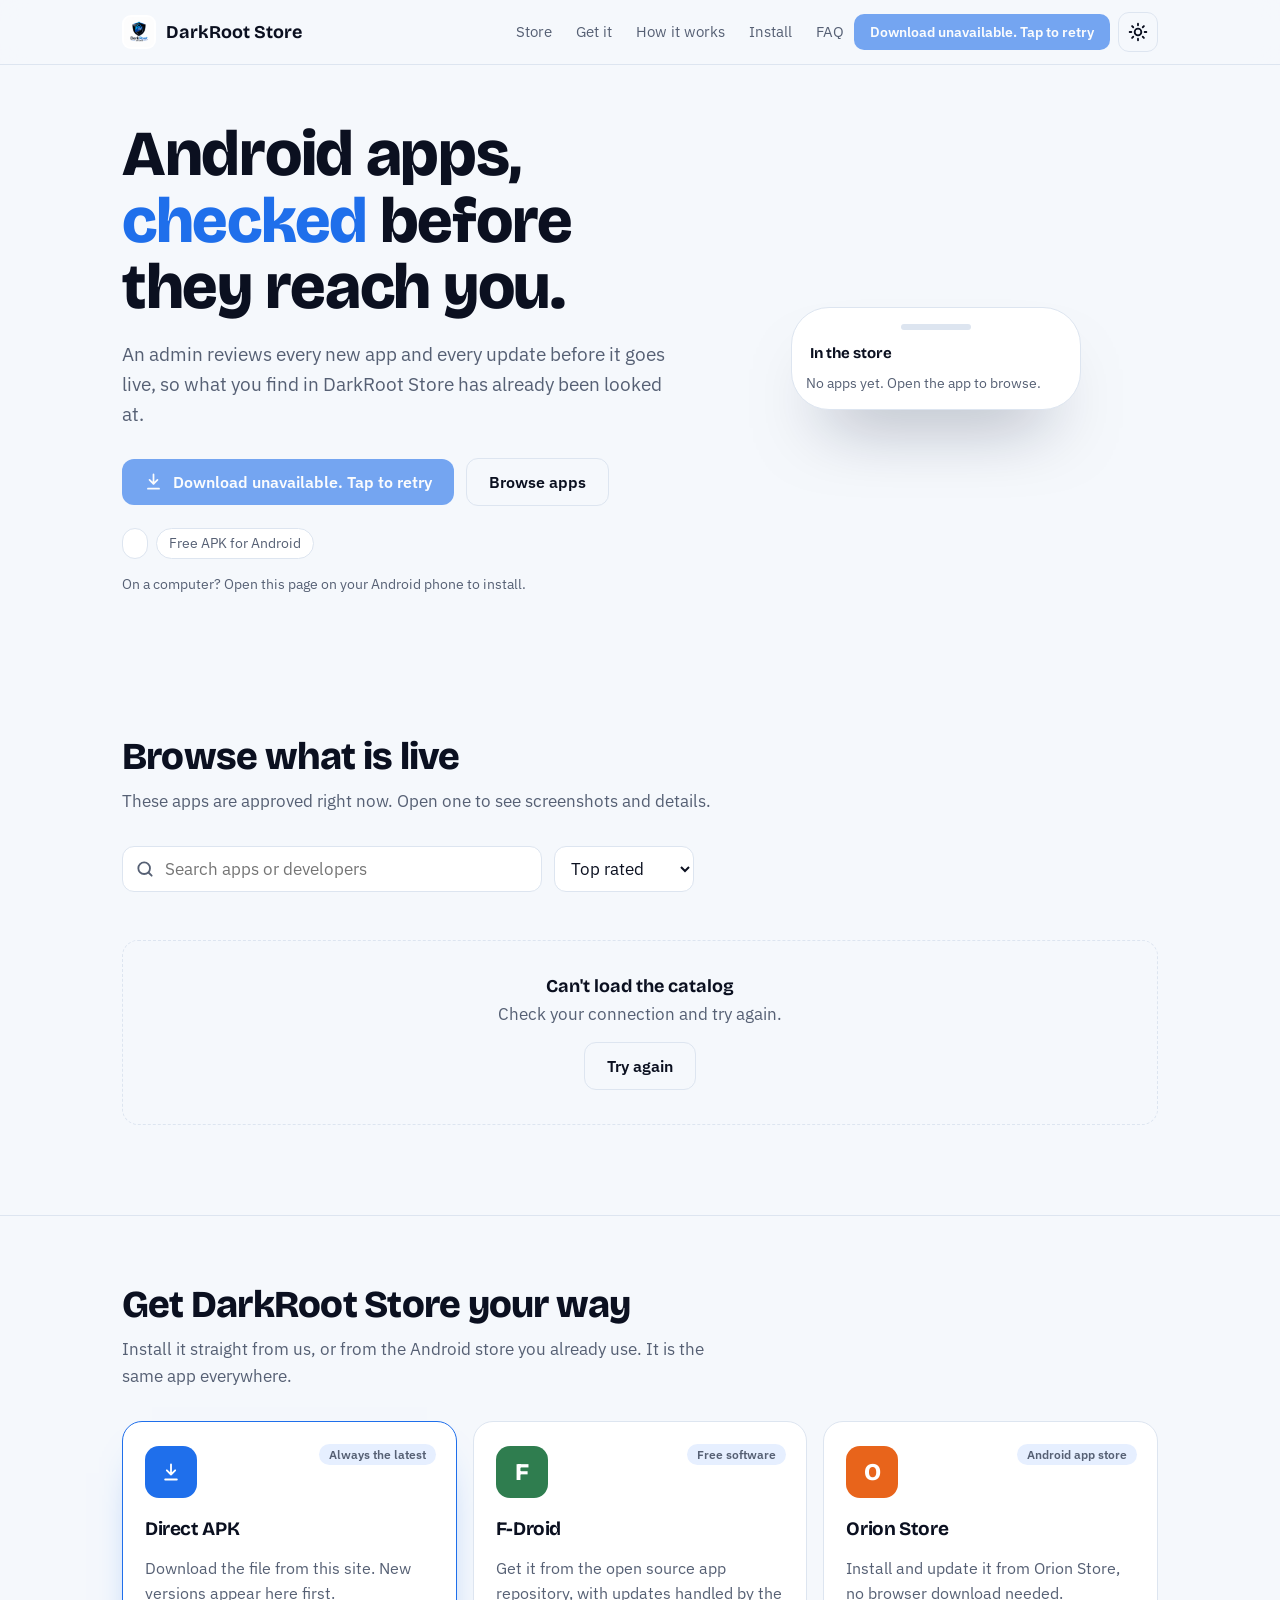
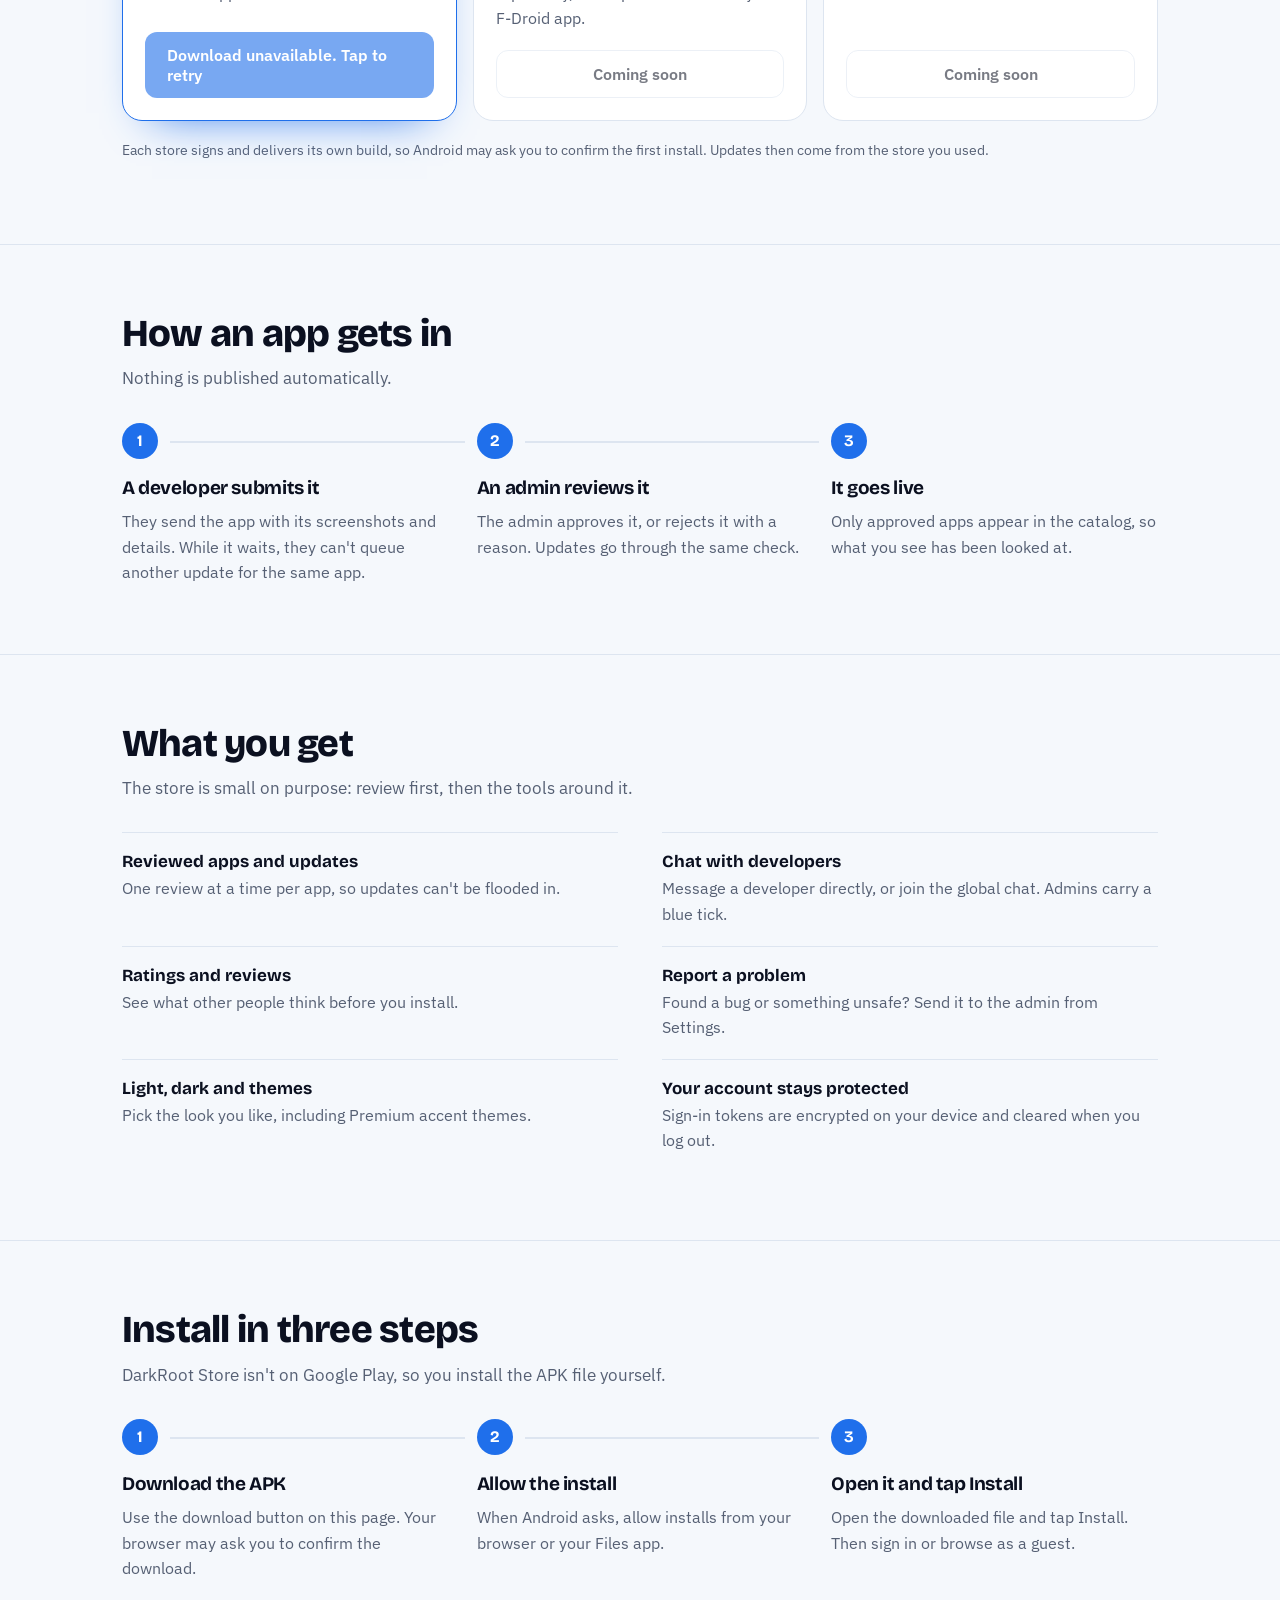
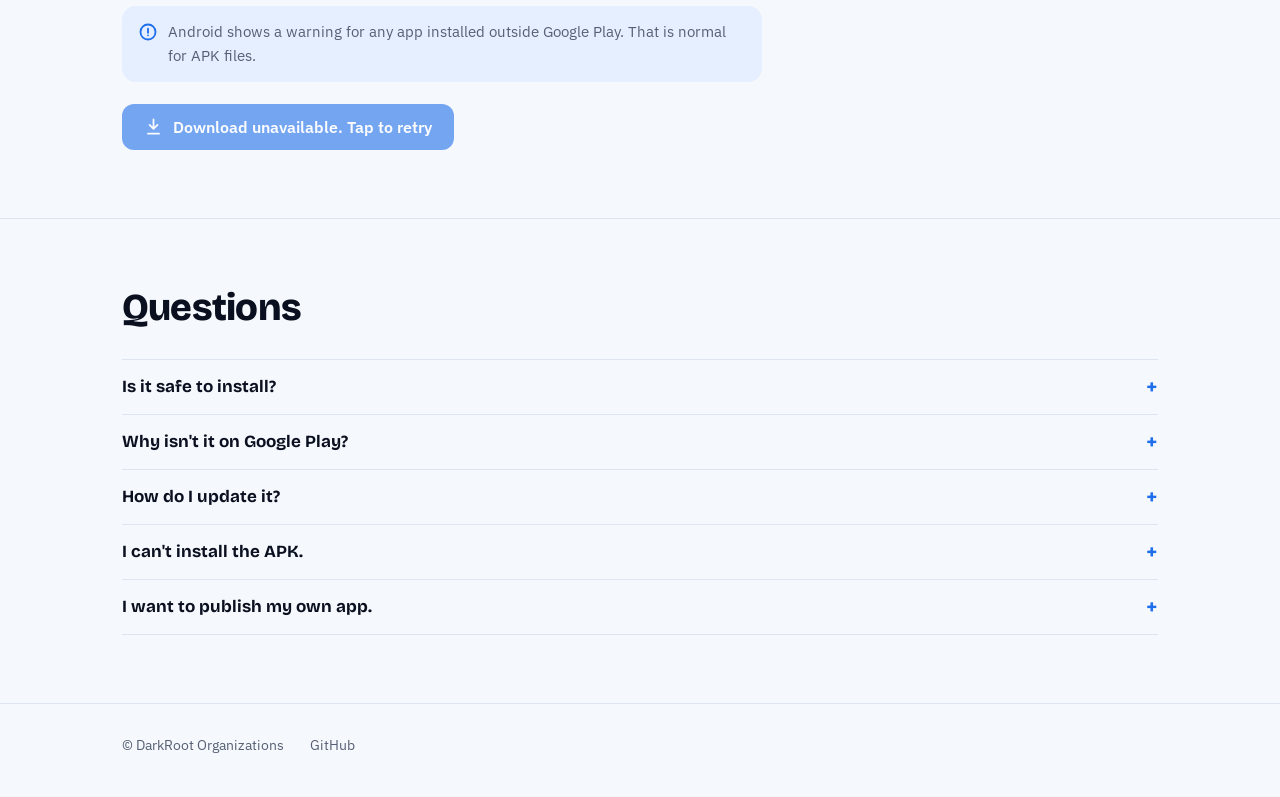
==== commit efa7d3cf: "fix: maintenance updates and admin panel improvements from Claude" ====
--- a/index.html
+++ b/index.html
@@ -4,29 +4,26 @@
 <title>DarkRoot Store: Android apps, reviewed before they reach you</title>
 <meta name="description" content="DarkRoot Store is an Android app marketplace where an admin reviews every new app and every update before it goes live. Free APK download.">
 <meta name="theme-color" content="#f5f8fc">
-<meta property="og:type" content="website"><meta property="og:site_name" content="DarkRoot Store"><meta property="og:url" content="https://darkrootstore.vercel.app/"><meta property="og:title" content="DarkRoot Store for Android"><meta property="og:description" content="Install Android apps that were reviewed first."><meta property="og:image" content="icon.png"><meta name="twitter:card" content="summary_large_image"><meta name="twitter:image" content="icon.png">
+<meta property="og:type" content="website"><meta property="og:title" content="DarkRoot Store for Android"><meta property="og:description" content="Install Android apps that were reviewed first."><meta property="og:image" content="icon.png"><meta name="twitter:card" content="summary">
 <link rel="icon" href="favicon.png"><link rel="apple-touch-icon" href="apple-touch-icon.png">
 <script>try{var t=localStorage.getItem("ds_theme");if(t)document.documentElement.setAttribute("data-theme",t)}catch(e){}</script>
-<link rel="preload" href="assets/fonts/bricolage-grotesque-latin.woff2" as="font" type="font/woff2" crossorigin>
-<link rel="preload" href="assets/fonts/ibm-plex-sans-latin.woff2" as="font" type="font/woff2" crossorigin>
-<link rel="stylesheet" href="site.css"><link rel="stylesheet" href="theme.css">
+<link rel="preconnect" href="https://fonts.googleapis.com"><link rel="preconnect" href="https://fonts.gstatic.com" crossorigin><link href="https://fonts.googleapis.com/css2?family=Bricolage+Grotesque:opsz,wght@12..96,500;12..96,700;12..96,800&family=IBM+Plex+Sans:wght@400;500;600&display=swap" rel="stylesheet">
+<link rel="stylesheet" href="site.css">
 </head><body class="has-dock">
 <a class="skip" href="#main">Skip to content</a>
 <header class="nav"><div class="wrap">
   <a class="brand" href="./"><img src="favicon.png" alt="" width="34" height="34">DarkRoot Store</a>
   <nav class="menu" id="menu" aria-label="Main">
-    <a class="l" href="#store">Store</a><a class="l" href="#get">Get it</a><a class="l" href="#how">How it works</a><a class="l" href="#install">Install</a><a class="l" href="api.html">API</a><a class="l" href="#faq">FAQ</a>
+    <a class="l" href="#store">Store</a><a class="l" href="#get">Get it</a><a class="l" href="#how">How it works</a><a class="l" href="#install">Install</a><a class="l" href="#faq">FAQ</a>
   </nav>
   <a class="btn sm" data-dl data-text="Download" href="#"><span data-label>Download</span></a>
   <button class="iconbtn" type="button" data-theme-toggle><svg class="ico-s sun" viewBox="0 0 24 24"><circle cx="12" cy="12" r="4"/><path d="M12 2v2m0 16v2M4.9 4.9l1.4 1.4m11.4 11.4l1.4 1.4M2 12h2m16 0h2M4.9 19.1l1.4-1.4M17.7 6.3l1.4-1.4"/></svg><svg class="ico-s moon" viewBox="0 0 24 24"><path d="M21 12.8A9 9 0 1 1 11.2 3a7 7 0 0 0 9.8 9.8z"/></svg></button>
   <button class="iconbtn" type="button" id="menuBtn" aria-label="Menu" aria-expanded="false" aria-controls="menu"><svg class="ico-s" viewBox="0 0 24 24"><path d="M4 7h16M4 12h16M4 17h16"/></svg></button>
 </div></header>
-<div id="menuBackdrop" aria-hidden="true"></div>
 
 <main id="main">
 <div class="wrap hero">
   <div>
-    <span class="eyebrow"><i aria-hidden="true"></i>Reviewed before it reaches you</span>
     <h1>Android apps, <em>checked</em> before they reach you.</h1>
     <p class="lede">An admin reviews every new app and every update before it goes live, so what you find in DarkRoot Store has already been looked at.</p>
     <div class="cta">
@@ -49,7 +46,7 @@
 </div>
 
 <section id="store"><div class="wrap">
-  <h2 data-eyebrow="The catalog">Browse what is live</h2><p class="sub">These apps are approved right now. Open one to see screenshots and details.</p>
+  <h2>Browse what is live</h2><p class="sub">These apps are approved right now. Open one to see screenshots and details.</p>
   <div class="tools">
     <label class="search"><svg class="ico-s" viewBox="0 0 24 24"><circle cx="11" cy="11" r="7"/><path d="M20 20l-3.5-3.5"/></svg><input id="q" type="search" placeholder="Search apps or developers" autocomplete="off" aria-label="Search apps"></label>
     <select id="sort" aria-label="Sort apps"><option value="top">Top rated</option><option value="az">Name A to Z</option></select>
@@ -63,7 +60,7 @@
 </div></section>
 
 <section id="get"><div class="wrap">
-  <h2 data-eyebrow="Get the app">Get DarkRoot Store your way</h2><p class="sub">Install it straight from us, or from the Android store you already use. It is the same app everywhere.</p>
+  <h2>Get DarkRoot Store your way</h2><p class="sub">Install it straight from us, or from the Android store you already use. It is the same app everywhere.</p>
   <div class="stores">
     <article class="store primary">
       <span class="logo"><svg class="ico-s" viewBox="0 0 24 24"><path d="M12 3v12m0 0l-5-5m5 5l5-5M5 21h14"/></svg></span>
@@ -88,7 +85,7 @@
 </div></section>
 
 <section id="how"><div class="wrap">
-  <h2 data-eyebrow="Review process">How an app gets in</h2><p class="sub">Nothing is published automatically.</p>
+  <h2>How an app gets in</h2><p class="sub">Nothing is published automatically.</p>
   <ol class="steps">
     <li><h3>A developer submits it</h3><p>They send the app with its screenshots and details. While it waits, they can't queue another update for the same app.</p></li>
     <li><h3>An admin reviews it</h3><p>The admin approves it, or rejects it with a reason. Updates go through the same check.</p></li>
@@ -97,11 +94,10 @@
 </div></section>
 
 <section><div class="wrap">
-  <h2 data-eyebrow="Features">What you get</h2><p class="sub">The store is small on purpose: review first, then the tools around it.</p>
+  <h2>What you get</h2><p class="sub">The store is small on purpose: review first, then the tools around it.</p>
   <dl class="feat">
     <div><dt>Reviewed apps and updates</dt><dd>One review at a time per app, so updates can't be flooded in.</dd></div>
     <div><dt>Chat with developers</dt><dd>Message a developer directly, or join the global chat. Admins carry a blue tick.</dd></div>
-    <div><dt>Direct web downloads</dt><dd>Download any published APK straight from this site — no store install needed.</dd></div>
     <div><dt>Ratings and reviews</dt><dd>See what other people think before you install.</dd></div>
     <div><dt>Report a problem</dt><dd>Found a bug or something unsafe? Send it to the admin from Settings.</dd></div>
     <div><dt>Light, dark and themes</dt><dd>Pick the look you like, including Premium accent themes.</dd></div>
@@ -110,7 +106,7 @@
 </div></section>
 
 <section id="install"><div class="wrap">
-  <h2 data-eyebrow="Installation">Install in three steps</h2><p class="sub">DarkRoot Store isn't on Google Play, so you install the APK file yourself.</p>
+  <h2>Install in three steps</h2><p class="sub">DarkRoot Store isn't on Google Play, so you install the APK file yourself.</p>
   <ol class="steps">
     <li><h3>Download the APK</h3><p>Use the download button on this page. Your browser may ask you to confirm the download.</p></li>
     <li><h3>Allow the install</h3><p>When Android asks, allow installs from your browser or your Files app.</p></li>
@@ -121,12 +117,12 @@
 </div></section>
 
 <section id="release" hidden><div class="wrap">
-  <h2 data-eyebrow="Release notes">Latest release</h2>
+  <h2>Latest release</h2>
   <div class="rel"><h3 id="relTitle"></h3><span class="muted small" data-ver></span><p id="relMsg"></p></div>
 </div></section>
 
 <section id="faq"><div class="wrap">
-  <h2 data-eyebrow="Questions">Questions</h2><p class="sub"></p>
+  <h2>Questions</h2><p class="sub"></p>
   <details><summary>Is it safe to install?</summary><p>Every app and every update is checked by an admin before it is published. Android still shows its standard warning for apps installed outside Google Play, because the file does not come from there.</p></details>
   <details><summary>Why isn't it on Google Play?</summary><p>DarkRoot Store is distributed as an APK so apps can be reviewed and published by its own admins. You install it once and it updates itself from inside the app.</p></details>
   <details><summary>How do I update it?</summary><p>The app tells you when a new version is ready and installs it from inside the app. You can also come back to this page and download the latest APK.</p></details>
@@ -136,35 +132,11 @@
 </main>
 
 <footer><div class="wrap">
-  <div class="footer-grid">
-    <div><a class="f-brand" href="./"><img src="favicon.png" alt="">DarkRoot Store</a><p>An Android app marketplace where every app and update is reviewed before it goes live.</p></div>
-    <div><h4>Explore</h4><a href="#store">Store</a><a href="#get">Get the app</a><a href="#how">How it works</a><a href="#faq">FAQ</a></div>
-    <div><h4>Developers</h4><a href="api.html">API reference</a><a href="https://github.com/darkrootiding-hub" rel="noopener">GitHub</a><a href="#install">Install guide</a></div>
-    <div class="f-end"><span data-ver></span></div>
-  </div>
-  <div class="footer-bottom"><span>© DarkRoot Organizations</span><span>Made for Android · Reviewed before release</span></div>
+  <span>© DarkRoot Organizations</span><a href="https://github.com/darkrootiding-hub" rel="noopener">GitHub</a><span class="r" data-ver></span>
 </div></footer>
 
 <div class="dock" id="dock"><a class="btn" data-dl href="#"><svg class="ico-s" viewBox="0 0 24 24"><path d="M12 3v12m0 0l-5-5m5 5l5-5M5 21h14"/></svg><span data-label>Download for Android</span></a></div>
 
 <script src="site.js"></script>
 <script src="home.js"></script>
-<script>
-/* Mobile menu backdrop wiring — no changes to site.js needed */
-(function(){
-  document.addEventListener('DOMContentLoaded', function(){
-    var btn = document.getElementById('menuBtn');
-    var bd  = document.getElementById('menuBackdrop');
-    if (!btn || !bd) return;
-    var obs = new MutationObserver(function(){
-      var open = btn.getAttribute('aria-expanded') === 'true';
-      bd.classList.toggle('show', open);
-    });
-    obs.observe(btn, {attributes: true, attributeFilter: ['aria-expanded']});
-    bd.addEventListener('click', function(){
-      btn.click(); // close menu on backdrop tap
-    });
-  });
-})();
-</script>
 </body></html>
--- a/site.css
+++ b/site.css
@@ -145,489 +145,3 @@
 .fb-page h1{font-size:clamp(28px,5vw,38px);margin-bottom:10px}.fb-page>p{margin:0 0 22px}
 .fb-get{margin-top:34px;padding-top:22px;border-top:1px solid var(--line)}.fb-get p{margin:0 0 10px}
 .fb-get .alt{display:flex;gap:8px;justify-content:center;margin-top:10px}
-
-/* invite page: the download action is the primary focus */
-.invite-card{max-width:520px;padding:32px 30px 26px;text-align:left}
-.invite-top{display:flex;align-items:center;justify-content:space-between;gap:12px}
-.invite-card .ico{width:56px;height:56px;margin:0;border-radius:14px}
-.invite-card .ico img{width:100%;height:100%;object-fit:contain}
-.invite-badge{font:700 11px var(--body);letter-spacing:.14em;text-transform:uppercase;color:var(--blue);background:var(--soft);padding:7px 11px;border-radius:99px}
-.invite-card h1{font-size:clamp(23px,5vw,30px);line-height:1.14;margin:16px 0 6px}
-.invite-card #sub{font-size:16px;margin:0 0 18px}
-.code-row{display:flex;align-items:center;gap:10px;border:1.5px dashed var(--line);background:var(--paper);border-radius:14px;padding:10px 12px;margin:0 0 20px}
-.code-row .code{margin:0;padding:0;background:none;color:var(--ink);font-size:19px;letter-spacing:.1em;flex:1;min-width:0;text-align:left}
-.code-copy{display:inline-flex;align-items:center;gap:6px;border:1.5px solid var(--line);background:var(--plate);color:var(--ink);border-radius:10px;padding:8px 11px;font:600 14px var(--body);cursor:pointer;white-space:nowrap}
-.code-copy:hover,.code-copy.done{border-color:var(--blue);color:var(--blue)}
-.invite-cta{display:flex;flex-direction:column;gap:9px;margin:0 0 4px}
-.invite-cta .btn{width:100%;margin:0}
-.hero-dl{padding:15px 20px;border-radius:14px;font-size:17px;text-align:left;background:linear-gradient(135deg,color-mix(in srgb,var(--blue) 92%,#fff),var(--blue));box-shadow:0 14px 30px -14px var(--blue)}
-.hero-dl:hover{box-shadow:0 18px 36px -14px var(--blue)}
-.dl-stack{display:flex;flex-direction:column;align-items:flex-start;line-height:1.2}
-.dl-stack b{font-weight:700}.dl-stack small{font:500 12.5px var(--body);opacity:.85;margin-top:3px}
-.dl-stack [data-ver]:not(:empty)::before{content:" · "}
-.open-app{background:transparent;color:var(--steel);border:1.5px solid var(--line);font-size:14px;padding:11px}
-.copied-note{display:flex;gap:9px;align-items:flex-start;background:var(--soft);color:var(--ink);border-radius:12px;padding:11px 13px;font-size:13px;margin:14px 0 0}
-.copied-note svg{width:18px;height:18px;flex:none;fill:none;stroke:var(--blue);stroke-width:2.2;stroke-linecap:round;stroke-linejoin:round;margin-top:2px}
-.trust{display:flex;gap:8px;flex-wrap:wrap;margin:18px 0 0}.trust span{font:600 12px var(--body);color:var(--ok);background:color-mix(in srgb,var(--ok) 10%,transparent);border-radius:99px;padding:6px 10px}
-.invite-card .how{margin:16px 0 0;padding:14px 16px 14px 36px;background:var(--paper);border:1px solid var(--line);border-radius:14px}
-.invite-card #bad{text-align:center}
-@media(max-width:480px){.invite-card{padding:24px 18px}.code-row .code{font-size:16px}}
-
-/* =============================================================
-   Polished design layer — shared by every page.
-   Fonts are self-hosted in assets/fonts (taken from the live page).
-   ============================================================= */
-@font-face{font-family:'Bricolage Grotesque';src:url('assets/fonts/bricolage-grotesque-latin.woff2') format('woff2');font-style:normal;font-weight:500 800;font-display:swap}
-@font-face{font-family:'IBM Plex Sans';src:url('assets/fonts/ibm-plex-sans-latin.woff2') format('woff2');font-style:normal;font-weight:400 600;font-display:swap}
-:root{--accent:#6d5efc;--radius:18px;--ring:color-mix(in srgb,var(--blue) 45%,transparent)}
-:root[data-theme=dark]{--accent:#9a8dff}
-@media(prefers-color-scheme:dark){:root:not([data-theme=light]){--accent:#9a8dff}}
-
-/* header */
-.nav{box-shadow:0 1px 0 var(--line),0 14px 34px -30px var(--shadow)}
-.nav .wrap{height:68px}
-.brand{font-weight:800;font-size:19px;letter-spacing:-.035em}
-.brand img{border-radius:10px;box-shadow:0 5px 14px -8px var(--shadow)}
-.menu a.l{position:relative;font-weight:500}
-.menu a.l::after{content:"";position:absolute;left:2px;right:2px;bottom:-3px;height:2px;border-radius:2px;background:var(--blue);transform:scaleX(0);transform-origin:left;transition:transform .18s ease}
-.menu a.l:hover::after,.menu a.l[aria-current]::after{transform:scaleX(1)}
-.nav .btn.sm,.nav a.btn.sm{border-radius:10px;padding:10px 17px;box-shadow:0 9px 20px -12px var(--blue)}
-
-/* shared typography and surfaces */
-h1{letter-spacing:-.045em}h2{letter-spacing:-.035em}
-h2[data-eyebrow]::before{content:attr(data-eyebrow);display:block;font:700 11.5px/1 var(--body);letter-spacing:.17em;text-transform:uppercase;color:var(--blue);margin:0 0 11px}
-.eyebrow{display:inline-flex;align-items:center;gap:9px;border:1px solid var(--line);background:var(--plate);border-radius:99px;padding:7px 13px;font:600 11.5px/1 var(--body);letter-spacing:.09em;text-transform:uppercase;color:var(--steel);box-shadow:0 6px 18px -14px var(--shadow)}
-.eyebrow i{width:7px;height:7px;border-radius:50%;background:var(--ok);box-shadow:0 0 0 4px color-mix(in srgb,var(--ok) 16%,transparent)}
-.btn{box-shadow:0 8px 20px -14px var(--shadow)}
-.btn:hover{box-shadow:0 14px 28px -14px color-mix(in srgb,var(--blue) 65%,transparent)}
-.btn.ghost:hover{box-shadow:0 10px 22px -16px var(--shadow)}
-:focus-visible{outline:3px solid var(--ring)}
-
-/* hero */
-.hero{padding-top:72px;padding-bottom:82px;background:radial-gradient(circle at 78% 28%,color-mix(in srgb,var(--blue) 10%,transparent),transparent 58%);border-radius:28px}
-.hero h1{margin-top:20px}
-.hero .lede{margin-top:20px}
-.hero .cta{margin-top:4px}
-.hero .phone{box-shadow:0 42px 80px -40px var(--shadow),0 0 0 1px var(--line)}
-.hero .phone::after{content:"";position:absolute;inset:8% -8% -8% 8%;border-radius:50%;background:radial-gradient(circle,color-mix(in srgb,var(--blue) 16%,transparent),transparent 66%);filter:blur(22px);z-index:-1}
-.hero .phone{position:relative;z-index:0}
-.facts li{transition:border-color .15s,transform .15s}
-.facts li:hover{border-color:var(--blue);transform:translateY(-1px)}
-
-/* catalogue */
-.tile{box-shadow:0 8px 20px -18px var(--shadow)}
-.tile:hover{box-shadow:0 16px 30px -18px color-mix(in srgb,var(--blue) 55%,transparent)}
-.pill{transition:background .15s,color .15s,border-color .15s}
-.empty{background:linear-gradient(180deg,var(--plate),transparent)}
-
-/* distribution cards */
-.store{transition:transform .2s ease,box-shadow .2s ease,border-color .2s ease}
-.store:hover{transform:translateY(-4px);border-color:color-mix(in srgb,var(--blue) 45%,var(--line));box-shadow:0 24px 48px -32px var(--shadow)}
-.store.primary::before{content:"";position:absolute;left:22px;right:22px;top:0;height:3px;border-radius:0 0 4px 4px;background:linear-gradient(90deg,transparent,var(--blue),transparent)}
-.store .logo{box-shadow:0 12px 24px -14px var(--shadow)}
-
-/* steps and features */
-.steps li::before{box-shadow:0 8px 18px -9px var(--blue)}
-.steps h3{font-size:18px;letter-spacing:-.02em}
-dl.feat>div{position:relative;padding-left:27px}
-dl.feat>div::before{content:"";position:absolute;left:2px;top:27px;width:8px;height:8px;border-radius:50%;background:var(--blue);box-shadow:0 0 0 5px var(--soft)}
-.note{border:1px solid color-mix(in srgb,var(--blue) 22%,var(--line))}
-
-/* release + FAQ */
-.rel{box-shadow:0 20px 44px -34px var(--shadow)}
-details{border:1px solid var(--line);border-radius:14px;background:var(--plate);padding:16px 18px;margin-bottom:10px}
-details:last-of-type{border-bottom:1px solid var(--line);margin-bottom:0}
-details[open]{border-color:color-mix(in srgb,var(--blue) 38%,var(--line));box-shadow:0 14px 28px -24px var(--shadow)}
-details p{margin-top:12px}
-
-/* footer */
-footer{padding:44px 0 34px}
-footer .wrap{display:block}
-.footer-grid{display:grid;grid-template-columns:1.4fr 1fr 1fr auto;gap:28px 36px;align-items:start}
-.footer-grid .f-brand{display:flex;align-items:center;gap:10px;font:800 17px var(--display);letter-spacing:-.03em;color:var(--ink);text-decoration:none;margin-bottom:8px}
-.footer-grid .f-brand img{width:28px;height:28px;border-radius:8px;background:#fff;padding:2px}
-.footer-grid p{margin:0;color:var(--steel);font-size:13.5px;max-width:26em}
-.footer-grid h4{font:700 12px var(--body);letter-spacing:.12em;text-transform:uppercase;color:var(--ink);margin:2px 0 10px}
-.footer-grid a:not(.f-brand){display:block;color:var(--steel);text-decoration:none;font-size:14px;padding:3px 0}
-.footer-grid a:hover{color:var(--blue)}
-.footer-grid .f-end{text-align:right;color:var(--steel);font-size:13px;align-self:end}
-.footer-bottom{display:flex;justify-content:space-between;gap:16px;flex-wrap:wrap;border-top:1px solid var(--line);margin-top:30px;padding-top:18px;color:var(--steel);font-size:13px}
-
-/* app detail page */
-.ahead{padding:26px;background:linear-gradient(135deg,color-mix(in srgb,var(--soft) 55%,transparent),transparent 70%);border:1px solid var(--line);border-radius:22px}
-.ahead h1{font-size:clamp(30px,5vw,46px);letter-spacing:-.04em}
-.chip{border:1px solid color-mix(in srgb,var(--blue) 18%,transparent)}
-.side{box-shadow:0 24px 54px -44px var(--shadow)}
-.shots button{border-radius:14px;overflow:hidden;border:1px solid var(--line)}
-.shots img{border:0;border-radius:14px;transition:transform .25s ease}
-.shots button:hover img{transform:scale(1.03)}
-.fb-page{padding-top:88px;padding-bottom:96px}
-.fb-logo{box-shadow:0 18px 36px -24px var(--shadow)}
-
-/* documentation page */
-.docs{display:grid;grid-template-columns:224px minmax(0,1fr);gap:46px;padding:34px 0 80px;align-items:start}
-.docnav{position:sticky;top:92px;border:1px solid var(--line);background:var(--plate);border-radius:18px;padding:18px;box-shadow:0 18px 40px -34px var(--shadow)}
-.docnav h4{font:700 11.5px var(--body);letter-spacing:.14em;text-transform:uppercase;color:var(--ink);margin:0 0 10px}
-.docnav a{display:block;padding:7px 10px;border-radius:9px;color:var(--steel);text-decoration:none;font-size:14px}
-.docnav a:hover{background:var(--soft);color:var(--blue)}
-.doc h2{scroll-margin-top:92px;font-size:24px;margin-top:38px}
-.doc .lead{font-size:18px;color:var(--steel);max-width:44em;margin:16px 0 22px}
-.doc p,.doc li{line-height:1.65}
-.doc a{color:var(--blue)}
-.doc .callout{display:flex;gap:12px;align-items:flex-start;border:1px solid color-mix(in srgb,var(--blue) 24%,var(--line));background:var(--soft);border-radius:14px;padding:14px 16px;margin:18px 0;color:var(--steel);font-size:14.5px}
-.doc .callout svg{flex:none;color:var(--blue);margin-top:2px}
-.doc pre{position:relative;padding:16px 18px;margin:12px 0 20px;line-height:1.6;overflow:auto;max-width:100%}
-.doc pre code{padding-right:74px;white-space:pre-wrap;overflow-wrap:anywhere}
-.copy-code{position:absolute;top:9px;right:9px;border:1px solid var(--line);background:var(--plate);color:var(--steel);border-radius:8px;padding:5px 9px;font:600 11.5px var(--body);cursor:pointer}
-.copy-code:hover{border-color:var(--blue);color:var(--blue)}
-.table-wrap{overflow-x:auto;border:1px solid var(--line);border-radius:14px;margin:10px 0 20px}
-.table-wrap table{margin:0;width:100%}
-.doc table th{color:var(--ink);background:color-mix(in srgb,var(--paper) 70%,transparent);font-weight:600}
-.doc table tr:last-child td,.doc table tr:last-child th{border-bottom:0}
-.doc .docfoot{margin-top:34px;padding-top:22px;border-top:1px solid var(--line);display:flex;gap:12px;flex-wrap:wrap;align-items:center}
-
-@media(max-width:1080px){.footer-grid{grid-template-columns:1fr 1fr}.footer-grid .f-end{text-align:left}}
-@media(max-width:980px){
- .docs{grid-template-columns:1fr;gap:22px;padding-top:26px}
- .docnav{position:static;display:flex;flex-wrap:wrap;gap:6px;align-items:center}
- .docnav h4{width:100%;margin:0 0 4px}
- .docnav a{border:1px solid var(--line);background:var(--paper);padding:6px 11px;border-radius:99px}
-}
-@media(max-width:820px){
- .nav .wrap{height:62px}
- .hero{padding-top:30px;padding-bottom:38px;background:none}
- .hero .phone::after{display:none}
- .footer-grid{grid-template-columns:1fr 1fr;gap:24px}
- .doc h2{scroll-margin-top:74px}
-}
-@media(max-width:520px){.footer-grid{grid-template-columns:1fr}.footer-grid .f-end{text-align:left}}
-@media(prefers-reduced-motion:reduce){.store:hover,.tile:hover,.shots img{transform:none}}
-
-/* direct APK downloads from the published catalog */
-.tile{padding:12px 12px 12px 14px;gap:10px}
-.tile-main{display:flex;gap:13px;align-items:center;flex:1;min-width:0;text-decoration:none}
-.tile-main>div{min-width:0;flex:1}
-.tile-dl{flex:none;width:38px;height:38px;display:grid;place-items:center;border-radius:11px;border:1px solid var(--line);background:var(--paper);color:var(--blue);text-decoration:none;font:700 19px/1 var(--body);transition:background .15s,color .15s,border-color .15s,transform .15s}
-.tile-dl:hover{background:var(--blue);color:var(--blue-ink);border-color:var(--blue);transform:translateY(-1px)}
-.tile-dl.busy,.tile-dl[aria-disabled=true]{opacity:.45;pointer-events:none}
-.tile.sk-t .tile-dl{display:none}
-#apkdl,#fbDl{flex:1;min-width:160px}
-.btn.busy{opacity:.65;pointer-events:none}
-.keybox{display:flex;align-items:center;gap:10px;flex-wrap:wrap;background:var(--soft);border:1px solid var(--line);border-radius:12px;padding:10px 12px;margin:12px 0}
-.keybox code{font:600 13px/1.5 ui-monospace,SFMono-Regular,Menlo,monospace;color:var(--ink);overflow-wrap:anywhere;flex:1;min-width:0}
-.keybox .copy-code{position:static;flex:none}
-.doc .callout strong{color:var(--ink)}
-@media(max-width:480px){.tile-dl{width:34px;height:34px}.tile-main{gap:10px}}
-
-
-/* =============================================================
-   MOBILE UI IMPROVEMENTS — appended after line 320
-   ============================================================= */
-
-/* ── Global touch feedback ── */
-@media(hover:none){
-  .btn:active{transform:scale(.97);opacity:.88}
-  .tile:active{transform:scale(.98);border-color:var(--blue)}
-  .pill:active{background:var(--soft);border-color:var(--blue)}
-  .iconbtn:active{background:var(--soft)}
-  .store:active{transform:scale(.99)}
-  details summary:active{color:var(--blue)}
-  .row:active{background:var(--soft)}
-  .tile-dl:active{background:var(--blue);color:var(--blue-ink);border-color:var(--blue)}
-}
-
-/* ── Hamburger menu: animated icon + backdrop + smooth slide ── */
-#menuBtn{position:relative;z-index:22}
-#menuBtn .ico-s path{transition:d .22s ease,opacity .22s ease,transform .22s ease;transform-origin:center}
-
-/* Menu open states */
-.menu{
-  transform-origin:top center;
-  transition:opacity .22s ease, transform .22s ease, visibility .22s;
-  visibility:hidden;opacity:0;transform:translateY(-8px) scaleY(.97);
-}
-.menu.open{visibility:visible;opacity:1;transform:translateY(0) scaleY(1)}
-
-/* Backdrop */
-#menuBackdrop{
-  display:none;position:fixed;inset:0;z-index:19;
-  background:rgba(0,0,0,.38);
-  backdrop-filter:blur(2px);-webkit-backdrop-filter:blur(2px);
-  opacity:0;transition:opacity .22s ease;
-}
-#menuBackdrop.show{opacity:1}
-
-/* ── Navigation improvements on mobile ── */
-@media(max-width:820px){
-  .nav .wrap{height:62px;gap:6px}
-  #menuBtn{display:grid}
-
-  .menu{
-    display:flex; /* always rendered, controlled by visibility/opacity */
-    position:fixed;top:62px;left:0;right:0;
-    flex-direction:column;align-items:stretch;gap:0;
-    background:color-mix(in srgb,var(--paper) 96%,transparent);
-    backdrop-filter:blur(18px);-webkit-backdrop-filter:blur(18px);
-    border-bottom:1px solid var(--line);
-    padding:8px 22px 18px;
-    z-index:21;
-    box-shadow:0 20px 40px -20px var(--shadow);
-  }
-  .menu.open{display:flex}
-
-  .menu a.l{
-    padding:14px 0;
-    font-size:17px;
-    font-weight:600;
-    border-bottom:1px solid var(--line);
-    color:var(--ink);
-    min-height:48px;
-    display:flex;align-items:center;
-  }
-  .menu a.l:last-child{border-bottom:none}
-  .menu a.l::after{display:none} /* hide desktop underline animation */
-  .menu a.l:active{color:var(--blue);padding-left:4px}
-
-  #menuBackdrop{display:block}
-
-  /* Hamburger → X animation via aria-expanded */
-  #menuBtn[aria-expanded="true"] .ico-s{stroke:var(--blue)}
-}
-
-/* ── Hero section: mobile stacking ── */
-@media(max-width:820px){
-  .hero{
-    grid-template-columns:1fr;
-    gap:0;
-    padding-top:28px;
-    padding-bottom:40px;
-    border-radius:0;
-    background:none;
-    text-align:center;
-  }
-  .hero > div:first-child{order:1}
-  .hero .phone{order:2;margin:28px auto 0;width:min(300px,86vw)}
-
-  .hero h1{font-size:clamp(32px,8vw,52px);margin-top:14px}
-  .hero .lede{font-size:17px;margin:14px auto 20px;max-width:28em}
-  .hero .cta{justify-content:center}
-  .hero .facts{justify-content:center}
-  .eyebrow{font-size:11px}
-}
-
-/* ── Store grid: 1-col on small phones, more spacious ── */
-@media(max-width:820px){
-  .grid{grid-template-columns:repeat(auto-fill,minmax(220px,1fr));gap:12px}
-}
-@media(max-width:480px){
-  .grid{grid-template-columns:1fr;gap:10px}
-  .tile{padding:14px;gap:12px;border-radius:14px}
-  .tile b{font-size:15px}
-  .tile small{font-size:12.5px}
-  .tile-dl{width:40px;height:40px;border-radius:12px}
-}
-
-/* ── Category chipbar: polished pill bar ── */
-.chipbar{
-  padding:4px 0 16px;
-  scroll-padding-left:4px;
-  -webkit-overflow-scrolling:touch;
-}
-.pill{
-  padding:8px 18px;
-  font-size:14px;
-  font-weight:600;
-  border-radius:99px;
-  min-height:36px;
-  display:inline-flex;align-items:center;
-}
-@media(max-width:820px){
-  .chipbar{margin:0 -22px;padding:4px 22px 16px}
-}
-
-/* ── Search bar: full width on mobile ── */
-@media(max-width:820px){
-  .tools{gap:10px}
-  .search{flex:1 1 100%;max-width:100%}
-  .search input{height:50px;font-size:16px} /* 16px prevents iOS zoom */
-  select{height:50px;font-size:16px}
-}
-
-/* ── Steps section: improved vertical connector ── */
-@media(max-width:820px){
-  .steps{gap:0}
-  .steps li{
-    padding:0 0 32px 60px;
-    position:relative;
-  }
-  .steps li::before{
-    width:38px;height:38px;font-size:16px;
-    box-shadow:0 0 0 6px var(--paper),0 8px 18px -9px var(--blue);
-  }
-  .steps li:not(:last-child)::after{
-    top:38px;left:18px;right:auto;
-    width:2px;height:calc(100% - 10px);
-    background:linear-gradient(to bottom,var(--blue),var(--line));
-  }
-  .steps li:last-child{padding-bottom:0}
-  .steps h3{margin-bottom:4px}
-}
-
-/* ── Features (dl.feat): single column, left accent ── */
-@media(max-width:820px){
-  dl.feat{grid-template-columns:1fr;gap:0}
-  dl.feat>div{padding:16px 0 16px 32px}
-  dl.feat>div::before{top:22px}
-  dt{font-size:16px}
-  dd{font-size:15px}
-}
-
-/* ── Store cards: stacked nicely on mobile ── */
-@media(max-width:820px){
-  .stores{grid-template-columns:1fr;gap:12px}
-  .store{padding:20px 18px 18px;border-radius:16px}
-  .store.primary{order:-1} /* primary card always first */
-  .store .tag{top:18px;right:16px}
-}
-
-/* ── FAQ: bigger tap targets ── */
-@media(max-width:820px){
-  details{padding:0;border-radius:14px;margin-bottom:8px}
-  summary{padding:16px 18px;min-height:54px;font-size:16px;border-radius:14px}
-  details[open] summary{border-radius:14px 14px 0 0}
-  details p{padding:0 18px 16px;margin-top:0}
-}
-
-/* ── Dock (sticky download bar): glassmorphism ── */
-.dock{
-  left:0;right:0;bottom:0;
-  border-radius:0;
-  padding:12px 16px calc(12px + env(safe-area-inset-bottom));
-  background:color-mix(in srgb,var(--paper) 72%,transparent);
-  backdrop-filter:blur(20px) saturate(1.4);
-  -webkit-backdrop-filter:blur(20px) saturate(1.4);
-  border-top:1px solid var(--line);
-  box-shadow:0 -8px 32px -8px var(--shadow);
-  transform:translateY(110%);
-  transition:transform .28s cubic-bezier(.22,1,.36,1);
-}
-.dock.show{transform:translateY(0)}
-.dock .btn{
-  width:100%;
-  font-size:17px;
-  padding:15px 22px;
-  border-radius:14px;
-  box-shadow:0 10px 24px -12px var(--blue);
-}
-body.has-dock{padding-bottom:calc(80px + env(safe-area-inset-bottom))}
-
-/* ── Footer: clean mobile grid ── */
-@media(max-width:520px){
-  .footer-grid{grid-template-columns:1fr;gap:20px}
-  .footer-grid .f-end{text-align:left;border-top:1px solid var(--line);padding-top:14px}
-  .footer-bottom{flex-direction:column;gap:6px;text-align:center}
-  footer{padding:32px 0 24px}
-}
-
-/* ── Typography: better mobile scaling ── */
-@media(max-width:820px){
-  body{font-size:16px;line-height:1.65}
-  h2{font-size:clamp(22px,5.5vw,34px);margin-bottom:8px}
-  h3{font-size:17px}
-  section{padding:48px 0}
-  .sub{font-size:15px;margin-bottom:22px}
-  .lede{font-size:17px}
-}
-@media(max-width:480px){
-  body{font-size:15.5px}
-  section{padding:38px 0}
-  h1{font-size:clamp(28px,8.5vw,44px)}
-  .wrap{padding:0 16px}
-}
-
-/* ── App detail page (app.html): better mobile layout ── */
-@media(max-width:820px){
-  .ahead{
-    flex-wrap:wrap;
-    gap:16px;
-    padding:20px;
-    border-radius:16px;
-  }
-  .ahead h1{font-size:clamp(22px,5.5vw,36px)}
-  .ic.xl{width:80px;height:80px;border-radius:20px;font-size:32px;flex:none}
-  .ahead > div{flex:1;min-width:0}
-  .acts{gap:8px}
-  .acts .btn{flex:1;min-width:0;font-size:15px;padding:12px 14px}
-  .shots img{height:220px}
-  .page2{gap:22px;padding:20px 0 50px}
-  .side{border-radius:14px;padding:16px}
-  .crumb{margin:18px 0 0;font-size:14px}
-}
-@media(max-width:480px){
-  .ahead{padding:16px;gap:12px}
-  .ic.xl{width:68px;height:68px;border-radius:16px;font-size:28px}
-  .ahead h1{font-size:clamp(20px,6vw,30px)}
-  .shots img{height:190px}
-  .acts{flex-direction:column;gap:8px}
-  .acts .btn{width:100%}
-  .chips{gap:5px}
-  .chip{font-size:12px;padding:4px 10px}
-}
-
-/* ── Very small phones (375px and below) ── */
-@media(max-width:375px){
-  body{font-size:15px}
-  .wrap{padding:0 14px}
-  h1{font-size:clamp(26px,8vw,36px);letter-spacing:-.04em}
-  h2{font-size:clamp(20px,6vw,28px)}
-  .btn{font-size:15px;padding:12px 18px;border-radius:11px}
-  .btn.sm{padding:9px 13px;font-size:13.5px}
-  .hero .cta{flex-direction:column;width:100%}
-  .hero .cta .btn{width:100%;justify-content:center}
-  .phone{width:92vw}
-  .dock .btn{font-size:16px;padding:14px 18px}
-  .tile{padding:12px}
-  .tile b{font-size:14.5px}
-  details summary{font-size:15px}
-  .store{padding:16px}
-  .store .logo{width:44px;height:44px;border-radius:12px;font-size:20px}
-  .footer-grid{gap:16px}
-  .ahead{flex-direction:column;align-items:flex-start}
-  .ic.xl{width:62px;height:62px;font-size:24px}
-  .shots img{height:170px}
-}
-
-/* ── Invite page refinements ── */
-@media(max-width:480px){
-  .invite-card{padding:22px 16px 20px;border-radius:20px}
-  .code-row .code{font-size:15px;letter-spacing:.08em}
-  .hero-dl{padding:14px 16px;font-size:16px}
-  .trust{gap:6px}
-  .trust span{font-size:11.5px;padding:5px 9px}
-  .invite-card .how{padding:12px 14px 12px 32px;font-size:14.5px}
-}
-
-/* ── Misc: iconbtn larger on mobile for touch ── */
-@media(max-width:820px){
-  .iconbtn{width:44px;height:44px}
-  .more .btn{width:100%;max-width:360px}
-}
-
-/* ── Backdrop: shown when menu has .open (CSS-driven, no JS changes needed) ── */
-@media(max-width:820px){
-  #menuBackdrop{display:block}
-  .menu.open ~ #menuBackdrop,
-  #menuBackdrop:has(~ .menu.open){ /* future-proof */ }
-  /* Backdrop controlled by JS-toggled class via adjacent sibling or body class */
-  /* Use :has on nav for broader support */
-  header:has(.menu.open) ~ #menuBackdrop,
-  #menuBackdrop.show{opacity:1;pointer-events:auto}
-}
-
-/* Fallback: backdrop visibility controlled by JS aria-expanded mirroring */
-@media(max-width:820px){
-  /* When menuBtn is expanded, show backdrop. Pure CSS via :has */
-  header:has(#menuBtn[aria-expanded="true"]) ~ #menuBackdrop{
-    opacity:1;pointer-events:auto
-  }
-}
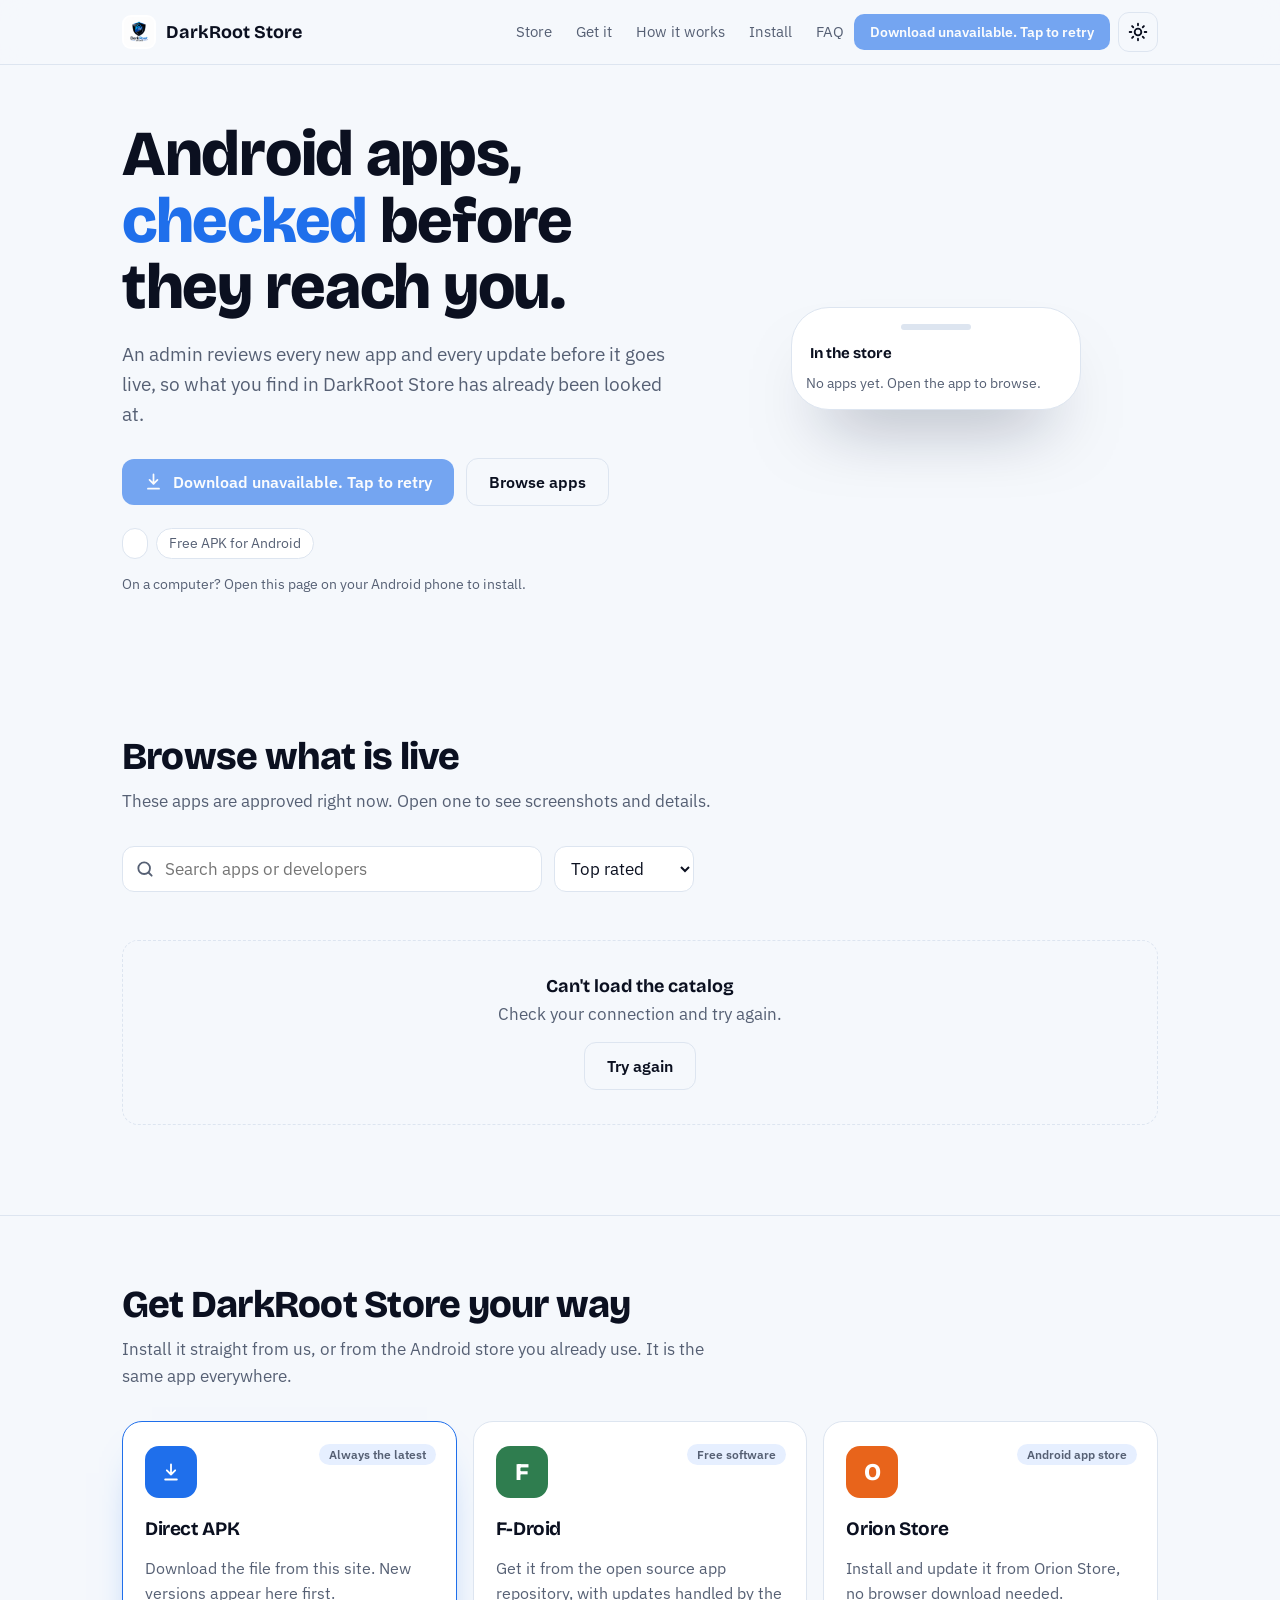
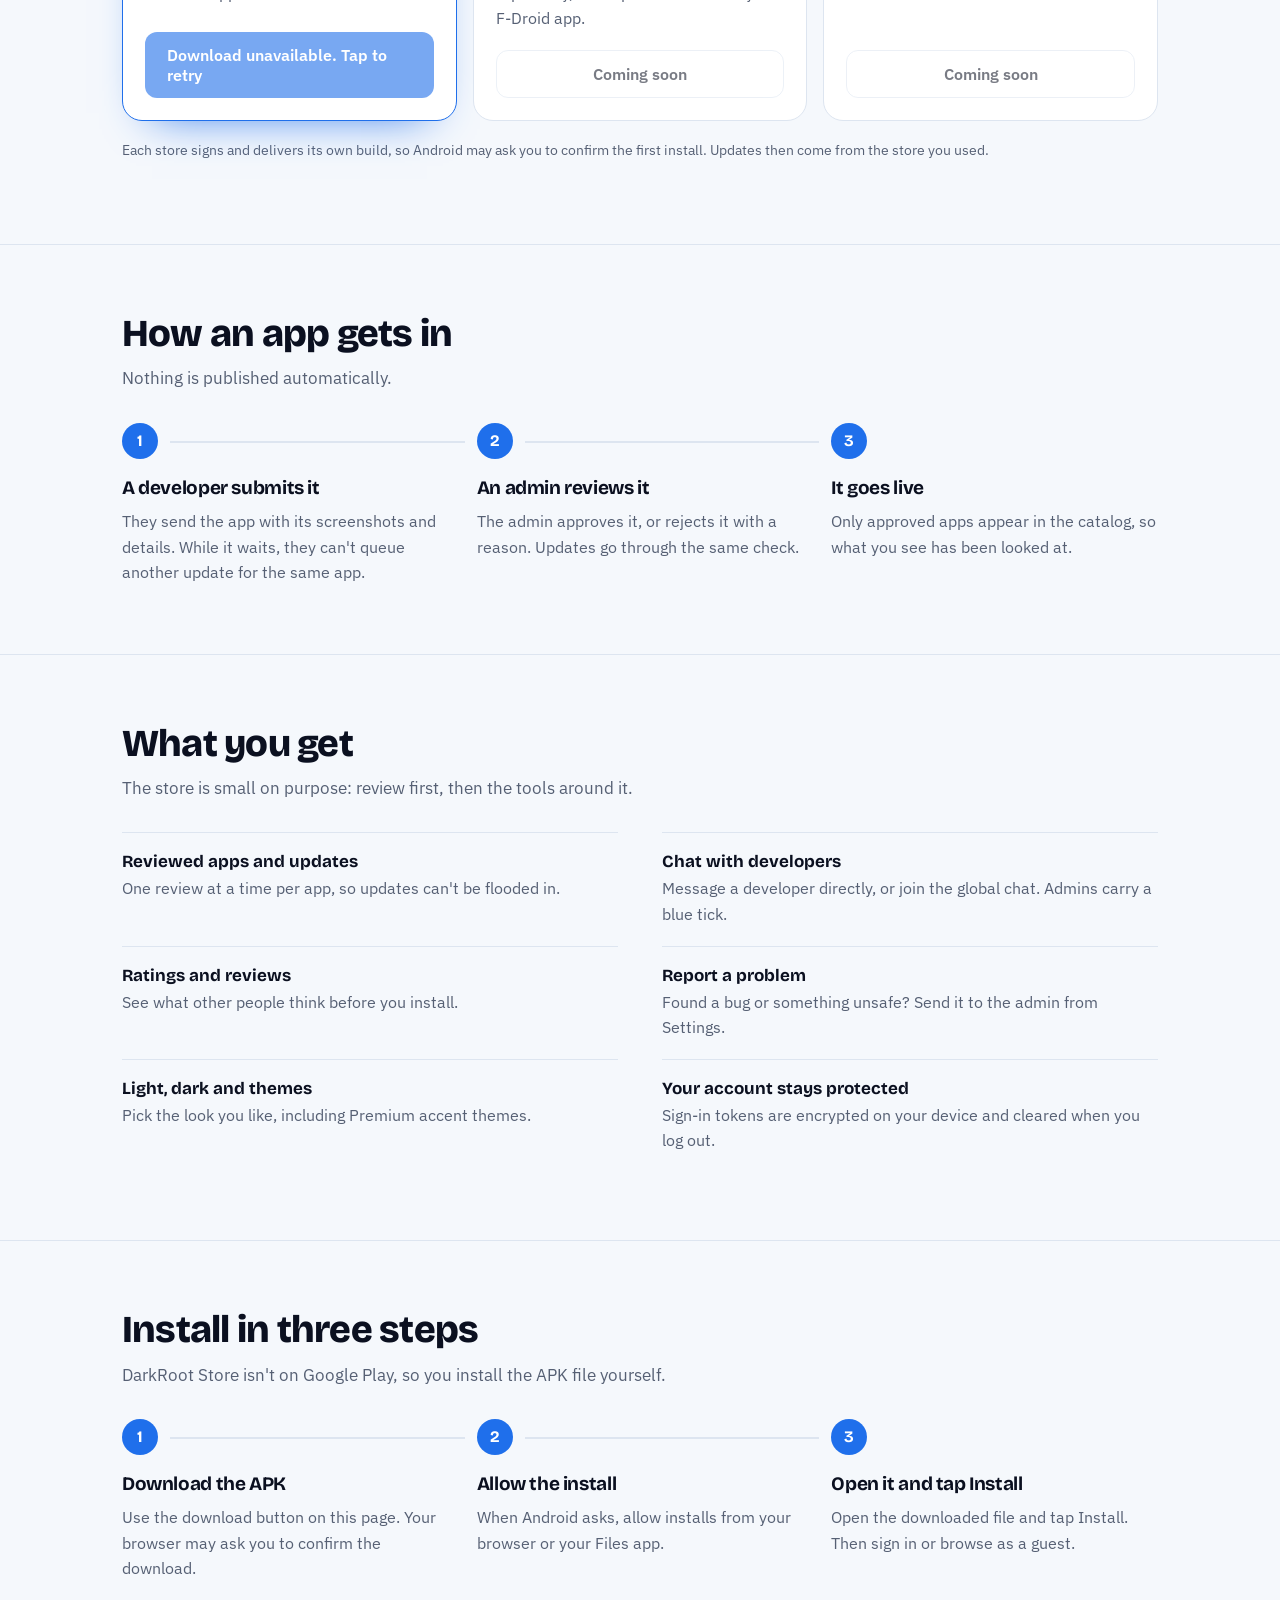
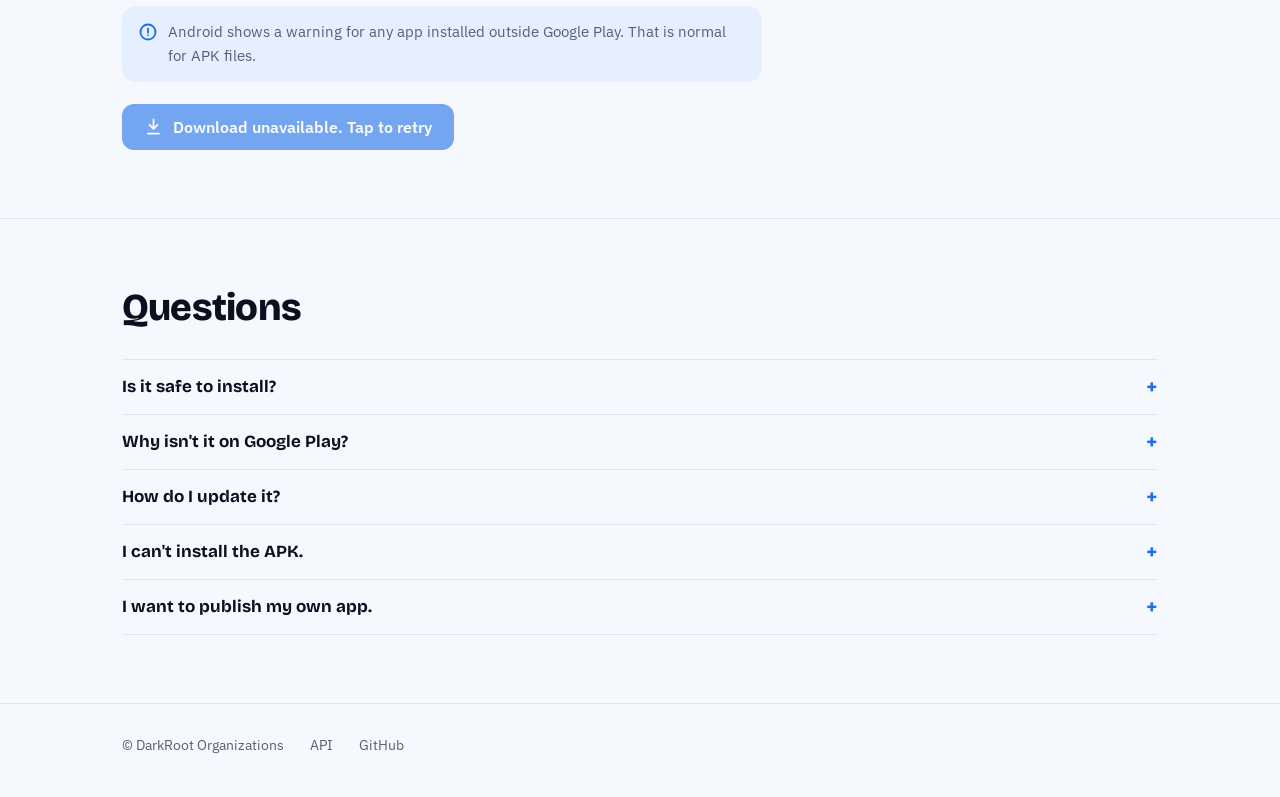
==== commit c1e09ad9: "feat: add maintenance tab and update admin panel" ====
--- a/index.html
+++ b/index.html
@@ -132,7 +132,7 @@
 </main>
 
 <footer><div class="wrap">
-  <span>© DarkRoot Organizations</span><a href="https://github.com/darkrootiding-hub" rel="noopener">GitHub</a><span class="r" data-ver></span>
+  <span>© DarkRoot Organizations</span><a href="api.html">API</a><a href="https://github.com/darkrootiding-hub" rel="noopener">GitHub</a><span class="r" data-ver></span>
 </div></footer>
 
 <div class="dock" id="dock"><a class="btn" data-dl href="#"><svg class="ico-s" viewBox="0 0 24 24"><path d="M12 3v12m0 0l-5-5m5 5l5-5M5 21h14"/></svg><span data-label>Download for Android</span></a></div>
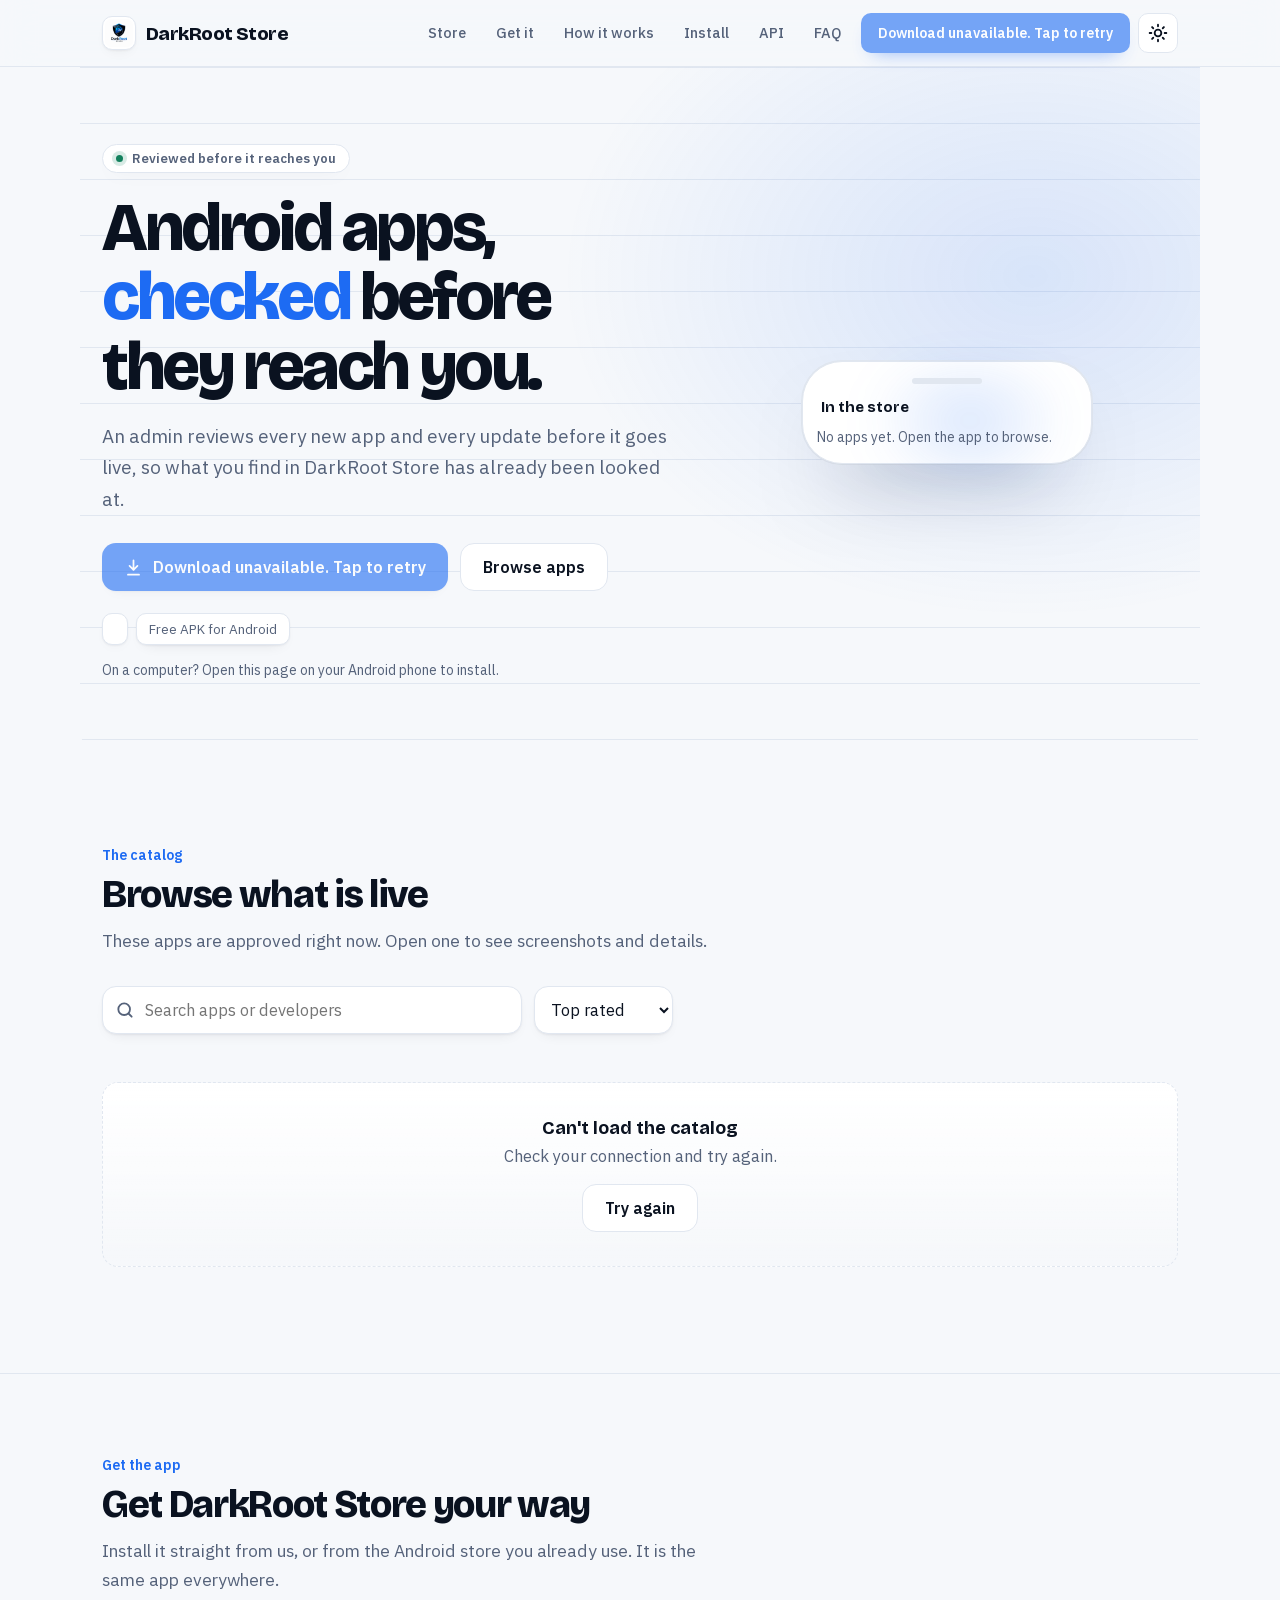
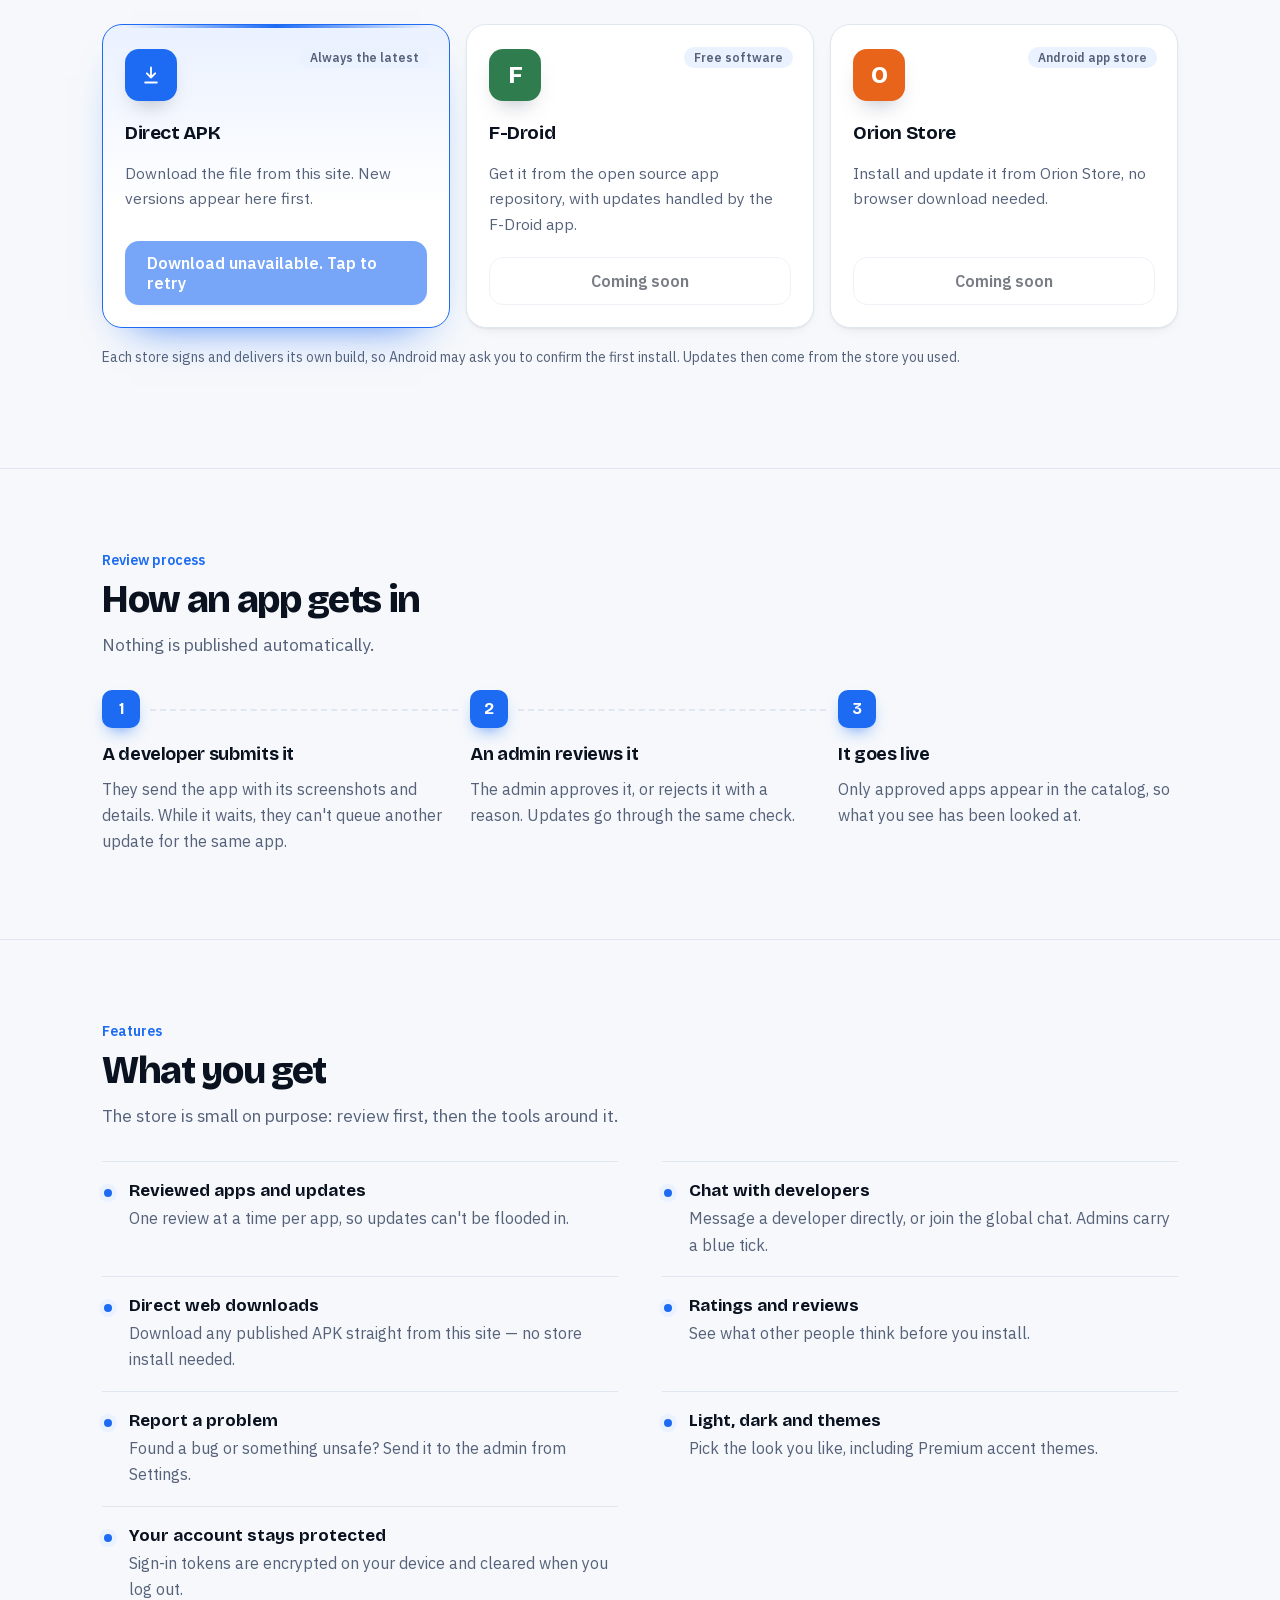
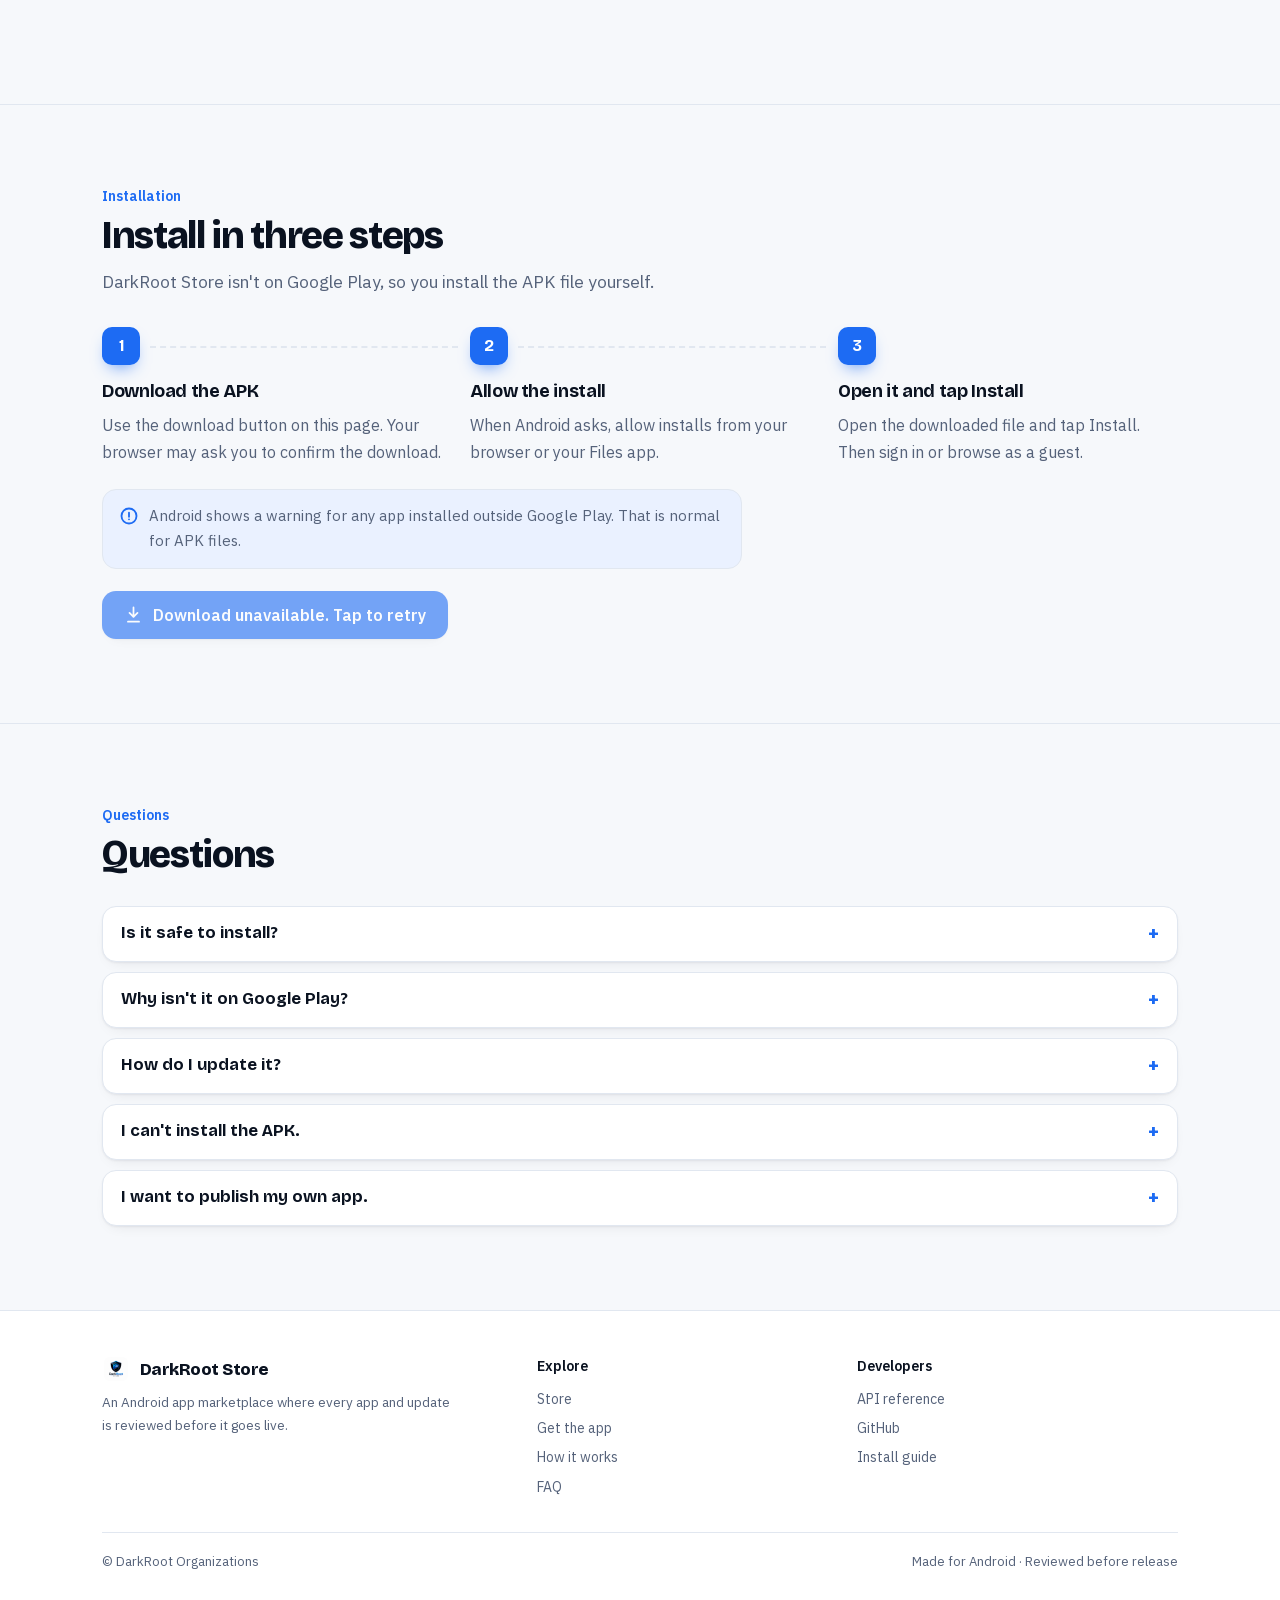
==== commit 2111ebed: "feat(website): sync updated website files (Nov 23)" ====
--- a/index.html
+++ b/index.html
@@ -4,26 +4,36 @@
 <title>DarkRoot Store: Android apps, reviewed before they reach you</title>
 <meta name="description" content="DarkRoot Store is an Android app marketplace where an admin reviews every new app and every update before it goes live. Free APK download.">
 <meta name="theme-color" content="#f5f8fc">
-<meta property="og:type" content="website"><meta property="og:title" content="DarkRoot Store for Android"><meta property="og:description" content="Install Android apps that were reviewed first."><meta property="og:image" content="icon.png"><meta name="twitter:card" content="summary">
-<link rel="icon" href="favicon.png"><link rel="apple-touch-icon" href="apple-touch-icon.png">
+<meta property="og:type" content="website"><meta property="og:site_name" content="DarkRoot Store"><meta property="og:url" content="https://darkrootstore.vercel.app/"><meta property="og:title" content="DarkRoot Store for Android"><meta property="og:description" content="Install Android apps that were reviewed first."><meta property="og:image" content="https://darkrootstore.vercel.app/icon.png"><meta property="og:image:width" content="512"><meta property="og:image:height" content="512"><meta property="og:locale" content="en_US"><meta name="twitter:card" content="summary_large_image"><meta name="twitter:title" content="DarkRoot Store for Android"><meta name="twitter:description" content="Install Android apps that were reviewed first."><meta name="twitter:image" content="https://darkrootstore.vercel.app/icon.png">
+<link rel="canonical" href="https://darkrootstore.vercel.app/"><link rel="icon" href="/favicon.png"><link rel="apple-touch-icon" href="/apple-touch-icon.png"><link rel="manifest" href="/manifest.webmanifest">
 <script>try{var t=localStorage.getItem("ds_theme");if(t)document.documentElement.setAttribute("data-theme",t)}catch(e){}</script>
-<link rel="preconnect" href="https://fonts.googleapis.com"><link rel="preconnect" href="https://fonts.gstatic.com" crossorigin><link href="https://fonts.googleapis.com/css2?family=Bricolage+Grotesque:opsz,wght@12..96,500;12..96,700;12..96,800&family=IBM+Plex+Sans:wght@400;500;600&display=swap" rel="stylesheet">
-<link rel="stylesheet" href="site.css">
+<link rel="preload" href="assets/fonts/bricolage-grotesque-latin.woff2" as="font" type="font/woff2" crossorigin>
+<link rel="preload" href="assets/fonts/ibm-plex-sans-latin.woff2" as="font" type="font/woff2" crossorigin>
+<link rel="stylesheet" href="site.css"><link rel="stylesheet" href="theme.css">
+<script type="application/ld+json">
+{"@context":"https://schema.org","@graph":[
+{"@type":"Organization","@id":"https://darkrootstore.vercel.app/#organization","name":"DarkRoot Organizations","url":"https://darkrootstore.vercel.app/","logo":"https://darkrootstore.vercel.app/icon.png"},
+{"@type":"WebSite","@id":"https://darkrootstore.vercel.app/#website","url":"https://darkrootstore.vercel.app/","name":"DarkRoot Store","description":"Android apps, reviewed before they reach you.","publisher":{"@id":"https://darkrootstore.vercel.app/#organization"},"inLanguage":"en"},
+{"@type":"SoftwareApplication","name":"DarkRoot Store","applicationCategory":"ApplicationStoreApplication","operatingSystem":"Android","description":"An Android app marketplace where an admin reviews every app and every update before it goes live.","url":"https://darkrootstore.vercel.app/","image":"https://darkrootstore.vercel.app/icon.png","offers":{"@type":"Offer","price":"0","priceCurrency":"USD"}}
+]}
+</script>
 </head><body class="has-dock">
 <a class="skip" href="#main">Skip to content</a>
 <header class="nav"><div class="wrap">
   <a class="brand" href="./"><img src="favicon.png" alt="" width="34" height="34">DarkRoot Store</a>
   <nav class="menu" id="menu" aria-label="Main">
-    <a class="l" href="#store">Store</a><a class="l" href="#get">Get it</a><a class="l" href="#how">How it works</a><a class="l" href="#install">Install</a><a class="l" href="#faq">FAQ</a>
+    <a class="l" href="#store">Store</a><a class="l" href="#get">Get it</a><a class="l" href="#how">How it works</a><a class="l" href="#install">Install</a><a class="l" href="/api">API</a><a class="l" href="#faq">FAQ</a>
   </nav>
   <a class="btn sm" data-dl data-text="Download" href="#"><span data-label>Download</span></a>
   <button class="iconbtn" type="button" data-theme-toggle><svg class="ico-s sun" viewBox="0 0 24 24"><circle cx="12" cy="12" r="4"/><path d="M12 2v2m0 16v2M4.9 4.9l1.4 1.4m11.4 11.4l1.4 1.4M2 12h2m16 0h2M4.9 19.1l1.4-1.4M17.7 6.3l1.4-1.4"/></svg><svg class="ico-s moon" viewBox="0 0 24 24"><path d="M21 12.8A9 9 0 1 1 11.2 3a7 7 0 0 0 9.8 9.8z"/></svg></button>
   <button class="iconbtn" type="button" id="menuBtn" aria-label="Menu" aria-expanded="false" aria-controls="menu"><svg class="ico-s" viewBox="0 0 24 24"><path d="M4 7h16M4 12h16M4 17h16"/></svg></button>
 </div></header>
+<div id="menuBackdrop" aria-hidden="true"></div>
 
 <main id="main">
 <div class="wrap hero">
   <div>
+    <span class="eyebrow"><i aria-hidden="true"></i>Reviewed before it reaches you</span>
     <h1>Android apps, <em>checked</em> before they reach you.</h1>
     <p class="lede">An admin reviews every new app and every update before it goes live, so what you find in DarkRoot Store has already been looked at.</p>
     <div class="cta">
@@ -46,7 +56,7 @@
 </div>
 
 <section id="store"><div class="wrap">
-  <h2>Browse what is live</h2><p class="sub">These apps are approved right now. Open one to see screenshots and details.</p>
+  <h2 data-eyebrow="The catalog">Browse what is live</h2><p class="sub">These apps are approved right now. Open one to see screenshots and details.</p>
   <div class="tools">
     <label class="search"><svg class="ico-s" viewBox="0 0 24 24"><circle cx="11" cy="11" r="7"/><path d="M20 20l-3.5-3.5"/></svg><input id="q" type="search" placeholder="Search apps or developers" autocomplete="off" aria-label="Search apps"></label>
     <select id="sort" aria-label="Sort apps"><option value="top">Top rated</option><option value="az">Name A to Z</option></select>
@@ -60,7 +70,7 @@
 </div></section>
 
 <section id="get"><div class="wrap">
-  <h2>Get DarkRoot Store your way</h2><p class="sub">Install it straight from us, or from the Android store you already use. It is the same app everywhere.</p>
+  <h2 data-eyebrow="Get the app">Get DarkRoot Store your way</h2><p class="sub">Install it straight from us, or from the Android store you already use. It is the same app everywhere.</p>
   <div class="stores">
     <article class="store primary">
       <span class="logo"><svg class="ico-s" viewBox="0 0 24 24"><path d="M12 3v12m0 0l-5-5m5 5l5-5M5 21h14"/></svg></span>
@@ -85,7 +95,7 @@
 </div></section>
 
 <section id="how"><div class="wrap">
-  <h2>How an app gets in</h2><p class="sub">Nothing is published automatically.</p>
+  <h2 data-eyebrow="Review process">How an app gets in</h2><p class="sub">Nothing is published automatically.</p>
   <ol class="steps">
     <li><h3>A developer submits it</h3><p>They send the app with its screenshots and details. While it waits, they can't queue another update for the same app.</p></li>
     <li><h3>An admin reviews it</h3><p>The admin approves it, or rejects it with a reason. Updates go through the same check.</p></li>
@@ -94,10 +104,11 @@
 </div></section>
 
 <section><div class="wrap">
-  <h2>What you get</h2><p class="sub">The store is small on purpose: review first, then the tools around it.</p>
+  <h2 data-eyebrow="Features">What you get</h2><p class="sub">The store is small on purpose: review first, then the tools around it.</p>
   <dl class="feat">
     <div><dt>Reviewed apps and updates</dt><dd>One review at a time per app, so updates can't be flooded in.</dd></div>
     <div><dt>Chat with developers</dt><dd>Message a developer directly, or join the global chat. Admins carry a blue tick.</dd></div>
+    <div><dt>Direct web downloads</dt><dd>Download any published APK straight from this site — no store install needed.</dd></div>
     <div><dt>Ratings and reviews</dt><dd>See what other people think before you install.</dd></div>
     <div><dt>Report a problem</dt><dd>Found a bug or something unsafe? Send it to the admin from Settings.</dd></div>
     <div><dt>Light, dark and themes</dt><dd>Pick the look you like, including Premium accent themes.</dd></div>
@@ -106,7 +117,7 @@
 </div></section>
 
 <section id="install"><div class="wrap">
-  <h2>Install in three steps</h2><p class="sub">DarkRoot Store isn't on Google Play, so you install the APK file yourself.</p>
+  <h2 data-eyebrow="Installation">Install in three steps</h2><p class="sub">DarkRoot Store isn't on Google Play, so you install the APK file yourself.</p>
   <ol class="steps">
     <li><h3>Download the APK</h3><p>Use the download button on this page. Your browser may ask you to confirm the download.</p></li>
     <li><h3>Allow the install</h3><p>When Android asks, allow installs from your browser or your Files app.</p></li>
@@ -117,12 +128,12 @@
 </div></section>
 
 <section id="release" hidden><div class="wrap">
-  <h2>Latest release</h2>
+  <h2 data-eyebrow="Release notes">Latest release</h2>
   <div class="rel"><h3 id="relTitle"></h3><span class="muted small" data-ver></span><p id="relMsg"></p></div>
 </div></section>
 
 <section id="faq"><div class="wrap">
-  <h2>Questions</h2><p class="sub"></p>
+  <h2 data-eyebrow="Questions">Questions</h2><p class="sub"></p>
   <details><summary>Is it safe to install?</summary><p>Every app and every update is checked by an admin before it is published. Android still shows its standard warning for apps installed outside Google Play, because the file does not come from there.</p></details>
   <details><summary>Why isn't it on Google Play?</summary><p>DarkRoot Store is distributed as an APK so apps can be reviewed and published by its own admins. You install it once and it updates itself from inside the app.</p></details>
   <details><summary>How do I update it?</summary><p>The app tells you when a new version is ready and installs it from inside the app. You can also come back to this page and download the latest APK.</p></details>
@@ -132,11 +143,32 @@
 </main>
 
 <footer><div class="wrap">
-  <span>© DarkRoot Organizations</span><a href="api.html">API</a><a href="https://github.com/darkrootiding-hub" rel="noopener">GitHub</a><span class="r" data-ver></span>
+  <div class="footer-grid">
+    <div><a class="f-brand" href="./"><img src="favicon.png" alt="">DarkRoot Store</a><p>An Android app marketplace where every app and update is reviewed before it goes live.</p></div>
+    <div><h4>Explore</h4><a href="#store">Store</a><a href="#get">Get the app</a><a href="#how">How it works</a><a href="#faq">FAQ</a></div>
+    <div><h4>Developers</h4><a href="/api">API reference</a><a href="https://github.com/darkrootiding-hub" rel="noopener">GitHub</a><a href="#install">Install guide</a></div>
+    <div class="f-end"><span data-ver></span></div>
+  </div>
+  <div class="footer-bottom"><span>© DarkRoot Organizations</span><span>Made for Android · Reviewed before release</span></div>
 </div></footer>
 
 <div class="dock" id="dock"><a class="btn" data-dl href="#"><svg class="ico-s" viewBox="0 0 24 24"><path d="M12 3v12m0 0l-5-5m5 5l5-5M5 21h14"/></svg><span data-label>Download for Android</span></a></div>
 
 <script src="site.js"></script>
 <script src="home.js"></script>
+<script>
+/* Mobile menu backdrop wiring — no changes to site.js needed */
+(function(){
+  document.addEventListener('DOMContentLoaded', function(){
+    var btn = document.getElementById('menuBtn');
+    var bd  = document.getElementById('menuBackdrop');
+    if (!btn || !bd || !(btn instanceof Node) || !(bd instanceof Node)) return;
+    // The backdrop is shown with CSS :has(#menuBtn[aria-expanded="true"]),
+    // so no MutationObserver is needed here.
+    bd.addEventListener('click', function(){
+      btn.click(); // close menu on backdrop tap
+    });
+  });
+})();
+</script>
 </body></html>
--- a/site.css
+++ b/site.css
@@ -145,3 +145,492 @@
 .fb-page h1{font-size:clamp(28px,5vw,38px);margin-bottom:10px}.fb-page>p{margin:0 0 22px}
 .fb-get{margin-top:34px;padding-top:22px;border-top:1px solid var(--line)}.fb-get p{margin:0 0 10px}
 .fb-get .alt{display:flex;gap:8px;justify-content:center;margin-top:10px}
+
+/* invite page: the download action is the primary focus */
+.invite-card{max-width:520px;padding:32px 30px 26px;text-align:left}
+.invite-top{display:flex;align-items:center;justify-content:space-between;gap:12px}
+.invite-card .ico{width:56px;height:56px;margin:0;border-radius:14px}
+.invite-card .ico img{width:100%;height:100%;object-fit:contain}
+.invite-badge{font:700 11px var(--body);letter-spacing:.14em;text-transform:uppercase;color:var(--blue);background:var(--soft);padding:7px 11px;border-radius:99px}
+.invite-card h1{font-size:clamp(23px,5vw,30px);line-height:1.14;margin:16px 0 6px}
+.invite-card #sub{font-size:16px;margin:0 0 18px}
+.code-row{display:flex;align-items:center;gap:10px;border:1.5px dashed var(--line);background:var(--paper);border-radius:14px;padding:10px 12px;margin:0 0 20px}
+.code-row .code{margin:0;padding:0;background:none;color:var(--ink);font-size:19px;letter-spacing:.1em;flex:1;min-width:0;text-align:left}
+.code-copy{display:inline-flex;align-items:center;gap:6px;border:1.5px solid var(--line);background:var(--plate);color:var(--ink);border-radius:10px;padding:8px 11px;font:600 14px var(--body);cursor:pointer;white-space:nowrap}
+.code-copy:hover,.code-copy.done{border-color:var(--blue);color:var(--blue)}
+.invite-cta{display:flex;flex-direction:column;gap:9px;margin:0 0 4px}
+.invite-cta .btn{width:100%;margin:0}
+.hero-dl{padding:15px 20px;border-radius:14px;font-size:17px;text-align:left;background:linear-gradient(135deg,color-mix(in srgb,var(--blue) 92%,#fff),var(--blue));box-shadow:0 14px 30px -14px var(--blue)}
+.hero-dl:hover{box-shadow:0 18px 36px -14px var(--blue)}
+.dl-stack{display:flex;flex-direction:column;align-items:flex-start;line-height:1.2}
+.dl-stack b{font-weight:700}.dl-stack small{font:500 12.5px var(--body);opacity:.85;margin-top:3px}
+.dl-stack [data-ver]:not(:empty)::before{content:" · "}
+.open-app{background:transparent;color:var(--steel);border:1.5px solid var(--line);font-size:14px;padding:11px}
+.copied-note{display:flex;gap:9px;align-items:flex-start;background:var(--soft);color:var(--ink);border-radius:12px;padding:11px 13px;font-size:13px;margin:14px 0 0}
+.copied-note svg{width:18px;height:18px;flex:none;fill:none;stroke:var(--blue);stroke-width:2.2;stroke-linecap:round;stroke-linejoin:round;margin-top:2px}
+.trust{display:flex;gap:8px;flex-wrap:wrap;margin:18px 0 0}.trust span{font:600 12px var(--body);color:var(--ok);background:color-mix(in srgb,var(--ok) 10%,transparent);border-radius:99px;padding:6px 10px}
+.invite-card .how{margin:16px 0 0;padding:14px 16px 14px 36px;background:var(--paper);border:1px solid var(--line);border-radius:14px}
+.invite-card #bad{text-align:center}
+@media(max-width:480px){.invite-card{padding:24px 18px}.code-row .code{font-size:16px}}
+
+/* =============================================================
+   Polished design layer — shared by every page.
+   Fonts are self-hosted in assets/fonts (taken from the live page).
+   ============================================================= */
+@font-face{font-family:'Bricolage Grotesque';src:url('assets/fonts/bricolage-grotesque-latin.woff2') format('woff2');font-style:normal;font-weight:500 800;font-display:swap}
+@font-face{font-family:'IBM Plex Sans';src:url('assets/fonts/ibm-plex-sans-latin.woff2') format('woff2');font-style:normal;font-weight:400 600;font-display:swap}
+:root{--accent:#6d5efc;--radius:18px;--ring:color-mix(in srgb,var(--blue) 45%,transparent)}
+:root[data-theme=dark]{--accent:#9a8dff}
+@media(prefers-color-scheme:dark){:root:not([data-theme=light]){--accent:#9a8dff}}
+
+/* header */
+.nav{box-shadow:0 1px 0 var(--line),0 14px 34px -30px var(--shadow)}
+.nav .wrap{height:68px}
+.brand{font-weight:800;font-size:19px;letter-spacing:-.035em}
+.brand img{border-radius:10px;box-shadow:0 5px 14px -8px var(--shadow)}
+.menu a.l{position:relative;font-weight:500}
+.menu a.l::after{content:"";position:absolute;left:2px;right:2px;bottom:-3px;height:2px;border-radius:2px;background:var(--blue);transform:scaleX(0);transform-origin:left;transition:transform .18s ease}
+.menu a.l:hover::after,.menu a.l[aria-current]::after{transform:scaleX(1)}
+.nav .btn.sm,.nav a.btn.sm{border-radius:10px;padding:10px 17px;box-shadow:0 9px 20px -12px var(--blue)}
+
+/* shared typography and surfaces */
+h1{letter-spacing:-.045em}h2{letter-spacing:-.035em}
+h2[data-eyebrow]::before{content:attr(data-eyebrow);display:block;font:700 11.5px/1 var(--body);letter-spacing:.17em;text-transform:uppercase;color:var(--blue);margin:0 0 11px}
+.eyebrow{display:inline-flex;align-items:center;gap:9px;border:1px solid var(--line);background:var(--plate);border-radius:99px;padding:7px 13px;font:600 11.5px/1 var(--body);letter-spacing:.09em;text-transform:uppercase;color:var(--steel);box-shadow:0 6px 18px -14px var(--shadow)}
+.eyebrow i{width:7px;height:7px;border-radius:50%;background:var(--ok);box-shadow:0 0 0 4px color-mix(in srgb,var(--ok) 16%,transparent)}
+.btn{box-shadow:0 8px 20px -14px var(--shadow)}
+.btn:hover{box-shadow:0 14px 28px -14px color-mix(in srgb,var(--blue) 65%,transparent)}
+.btn.ghost:hover{box-shadow:0 10px 22px -16px var(--shadow)}
+:focus-visible{outline:3px solid var(--ring)}
+
+/* hero */
+.hero{padding-top:72px;padding-bottom:82px;background:radial-gradient(circle at 78% 28%,color-mix(in srgb,var(--blue) 10%,transparent),transparent 58%);border-radius:28px}
+.hero h1{margin-top:20px}
+.hero .lede{margin-top:20px}
+.hero .cta{margin-top:4px}
+.hero .phone{box-shadow:0 42px 80px -40px var(--shadow),0 0 0 1px var(--line)}
+.hero .phone::after{content:"";position:absolute;inset:8% -8% -8% 8%;border-radius:50%;background:radial-gradient(circle,color-mix(in srgb,var(--blue) 16%,transparent),transparent 66%);filter:blur(22px);z-index:-1}
+.hero .phone{position:relative;z-index:0}
+.facts li{transition:border-color .15s,transform .15s}
+.facts li:hover{border-color:var(--blue);transform:translateY(-1px)}
+
+/* catalogue */
+.tile{box-shadow:0 8px 20px -18px var(--shadow)}
+.tile:hover{box-shadow:0 16px 30px -18px color-mix(in srgb,var(--blue) 55%,transparent)}
+.pill{transition:background .15s,color .15s,border-color .15s}
+.empty{background:linear-gradient(180deg,var(--plate),transparent)}
+
+/* distribution cards */
+.store{transition:transform .2s ease,box-shadow .2s ease,border-color .2s ease}
+.store:hover{transform:translateY(-4px);border-color:color-mix(in srgb,var(--blue) 45%,var(--line));box-shadow:0 24px 48px -32px var(--shadow)}
+.store.primary::before{content:"";position:absolute;left:22px;right:22px;top:0;height:3px;border-radius:0 0 4px 4px;background:linear-gradient(90deg,transparent,var(--blue),transparent)}
+.store .logo{box-shadow:0 12px 24px -14px var(--shadow)}
+
+/* steps and features */
+.steps li::before{box-shadow:0 8px 18px -9px var(--blue)}
+.steps h3{font-size:18px;letter-spacing:-.02em}
+dl.feat>div{position:relative;padding-left:27px}
+dl.feat>div::before{content:"";position:absolute;left:2px;top:27px;width:8px;height:8px;border-radius:50%;background:var(--blue);box-shadow:0 0 0 5px var(--soft)}
+.note{border:1px solid color-mix(in srgb,var(--blue) 22%,var(--line))}
+
+/* release + FAQ */
+.rel{box-shadow:0 20px 44px -34px var(--shadow)}
+details{border:1px solid var(--line);border-radius:14px;background:var(--plate);padding:16px 18px;margin-bottom:10px}
+details:last-of-type{border-bottom:1px solid var(--line);margin-bottom:0}
+details[open]{border-color:color-mix(in srgb,var(--blue) 38%,var(--line));box-shadow:0 14px 28px -24px var(--shadow)}
+details p{margin-top:12px}
+
+/* footer */
+footer{padding:44px 0 34px}
+footer .wrap{display:block}
+.footer-grid{display:grid;grid-template-columns:1.4fr 1fr 1fr auto;gap:28px 36px;align-items:start}
+.footer-grid .f-brand{display:flex;align-items:center;gap:10px;font:800 17px var(--display);letter-spacing:-.03em;color:var(--ink);text-decoration:none;margin-bottom:8px}
+.footer-grid .f-brand img{width:28px;height:28px;border-radius:8px;background:#fff;padding:2px}
+.footer-grid p{margin:0;color:var(--steel);font-size:13.5px;max-width:26em}
+.footer-grid h4{font:700 12px var(--body);letter-spacing:.12em;text-transform:uppercase;color:var(--ink);margin:2px 0 10px}
+.footer-grid a:not(.f-brand){display:block;color:var(--steel);text-decoration:none;font-size:14px;padding:3px 0}
+.footer-grid a:hover{color:var(--blue)}
+.footer-grid .f-end{text-align:right;color:var(--steel);font-size:13px;align-self:end}
+.footer-bottom{display:flex;justify-content:space-between;gap:16px;flex-wrap:wrap;border-top:1px solid var(--line);margin-top:30px;padding-top:18px;color:var(--steel);font-size:13px}
+
+/* app detail page */
+.ahead{padding:26px;background:linear-gradient(135deg,color-mix(in srgb,var(--soft) 55%,transparent),transparent 70%);border:1px solid var(--line);border-radius:22px}
+.ahead h1{font-size:clamp(30px,5vw,46px);letter-spacing:-.04em}
+.chip{border:1px solid color-mix(in srgb,var(--blue) 18%,transparent)}
+.side{box-shadow:0 24px 54px -44px var(--shadow)}
+.shots button{border-radius:14px;overflow:hidden;border:1px solid var(--line)}
+.shots img{border:0;border-radius:14px;transition:transform .25s ease}
+.shots button:hover img{transform:scale(1.03)}
+.fb-page{padding-top:88px;padding-bottom:96px}
+.fb-logo{box-shadow:0 18px 36px -24px var(--shadow)}
+
+/* documentation page */
+.docs{display:grid;grid-template-columns:224px minmax(0,1fr);gap:46px;padding:34px 0 80px;align-items:start}
+.docnav{position:sticky;top:92px;border:1px solid var(--line);background:var(--plate);border-radius:18px;padding:18px;box-shadow:0 18px 40px -34px var(--shadow)}
+.docnav h4{font:700 11.5px var(--body);letter-spacing:.14em;text-transform:uppercase;color:var(--ink);margin:0 0 10px}
+.docnav a{display:block;padding:7px 10px;border-radius:9px;color:var(--steel);text-decoration:none;font-size:14px}
+.docnav a:hover{background:var(--soft);color:var(--blue)}
+.doc h2{scroll-margin-top:92px;font-size:24px;margin-top:38px}
+.doc .lead{font-size:18px;color:var(--steel);max-width:44em;margin:16px 0 22px}
+.doc p,.doc li{line-height:1.65}
+.doc a{color:var(--blue)}
+.doc .callout{display:flex;gap:12px;align-items:flex-start;border:1px solid color-mix(in srgb,var(--blue) 24%,var(--line));background:var(--soft);border-radius:14px;padding:14px 16px;margin:18px 0;color:var(--steel);font-size:14.5px}
+.doc .callout svg{flex:none;color:var(--blue);margin-top:2px}
+.doc pre{position:relative;padding:16px 18px;margin:12px 0 20px;line-height:1.6;overflow:auto;max-width:100%}
+.doc pre code{padding-right:74px;white-space:pre-wrap;overflow-wrap:anywhere}
+.copy-code{position:absolute;top:9px;right:9px;border:1px solid var(--line);background:var(--plate);color:var(--steel);border-radius:8px;padding:5px 9px;font:600 11.5px var(--body);cursor:pointer}
+.copy-code:hover{border-color:var(--blue);color:var(--blue)}
+.table-wrap{overflow-x:auto;border:1px solid var(--line);border-radius:14px;margin:10px 0 20px}
+.table-wrap table{margin:0;width:100%}
+.doc table th{color:var(--ink);background:color-mix(in srgb,var(--paper) 70%,transparent);font-weight:600}
+.doc table tr:last-child td,.doc table tr:last-child th{border-bottom:0}
+.doc .docfoot{margin-top:34px;padding-top:22px;border-top:1px solid var(--line);display:flex;gap:12px;flex-wrap:wrap;align-items:center}
+
+@media(max-width:1080px){.footer-grid{grid-template-columns:1fr 1fr}.footer-grid .f-end{text-align:left}}
+@media(max-width:980px){
+ .docs{grid-template-columns:1fr;gap:22px;padding-top:26px}
+ .docnav{position:static;display:flex;flex-wrap:wrap;gap:6px;align-items:center}
+ .docnav h4{width:100%;margin:0 0 4px}
+ .docnav a{border:1px solid var(--line);background:var(--paper);padding:6px 11px;border-radius:99px}
+}
+@media(max-width:820px){
+ .nav .wrap{height:62px}
+ .hero{padding-top:30px;padding-bottom:38px;background:none}
+ .hero .phone::after{display:none}
+ .footer-grid{grid-template-columns:1fr 1fr;gap:24px}
+ .doc h2{scroll-margin-top:74px}
+}
+@media(max-width:520px){.footer-grid{grid-template-columns:1fr}.footer-grid .f-end{text-align:left}}
+@media(prefers-reduced-motion:reduce){.store:hover,.tile:hover,.shots img{transform:none}}
+
+/* direct APK downloads from the published catalog */
+.tile{padding:12px 12px 12px 14px;gap:10px}
+.tile-main{display:flex;gap:13px;align-items:center;flex:1;min-width:0;text-decoration:none}
+.tile-main>div{min-width:0;flex:1}
+.tile-dl{flex:none;width:38px;height:38px;display:grid;place-items:center;border-radius:11px;border:1px solid var(--line);background:var(--paper);color:var(--blue);text-decoration:none;font:700 19px/1 var(--body);transition:background .15s,color .15s,border-color .15s,transform .15s}
+.tile-dl:hover{background:var(--blue);color:var(--blue-ink);border-color:var(--blue);transform:translateY(-1px)}
+.tile-dl.busy,.tile-dl[aria-disabled=true]{opacity:.45;pointer-events:none}
+.tile.sk-t .tile-dl{display:none}
+#apkdl,#fbDl{flex:1;min-width:160px}
+.btn.busy{opacity:.65;pointer-events:none}
+.keybox{display:flex;align-items:center;gap:10px;flex-wrap:wrap;background:var(--soft);border:1px solid var(--line);border-radius:12px;padding:10px 12px;margin:12px 0}
+.keybox code{font:600 13px/1.5 ui-monospace,SFMono-Regular,Menlo,monospace;color:var(--ink);overflow-wrap:anywhere;flex:1;min-width:0}
+.keybox .copy-code{position:static;flex:none}
+.doc .callout strong{color:var(--ink)}
+@media(max-width:480px){.tile-dl{width:34px;height:34px}.tile-main{gap:10px}}
+
+
+/* =============================================================
+   MOBILE UI IMPROVEMENTS — appended after line 320
+   ============================================================= */
+
+/* ── Global touch feedback ── */
+@media(hover:none){
+  .btn:active{transform:scale(.97);opacity:.88}
+  .tile:active{transform:scale(.98);border-color:var(--blue)}
+  .pill:active{background:var(--soft);border-color:var(--blue)}
+  .iconbtn:active{background:var(--soft)}
+  .store:active{transform:scale(.99)}
+  details summary:active{color:var(--blue)}
+  .row:active{background:var(--soft)}
+  .tile-dl:active{background:var(--blue);color:var(--blue-ink);border-color:var(--blue)}
+}
+
+/* ── Hamburger menu: animated icon + backdrop + smooth slide ── */
+#menuBtn{position:relative;z-index:22}
+#menuBtn .ico-s path{transition:d .22s ease,opacity .22s ease,transform .22s ease;transform-origin:center}
+
+/* Menu open states */
+.menu{
+  transform-origin:top center;
+  transition:opacity .22s ease, transform .22s ease, visibility .22s;
+  visibility:hidden;opacity:0;transform:translateY(-8px) scaleY(.97);
+}
+.menu.open{visibility:visible;opacity:1;transform:translateY(0) scaleY(1)}
+
+/* Backdrop */
+#menuBackdrop{
+  display:none;position:fixed;inset:0;z-index:19;
+  background:rgba(0,0,0,.38);
+  backdrop-filter:blur(2px);-webkit-backdrop-filter:blur(2px);
+  opacity:0;transition:opacity .22s ease;
+}
+#menuBackdrop.show{opacity:1}
+
+/* ── Navigation improvements on mobile ── */
+@media(max-width:820px){
+  .nav .wrap{height:62px;gap:6px}
+  #menuBtn{display:grid}
+
+  .menu{
+    display:flex; /* always rendered, controlled by visibility/opacity */
+    position:fixed;top:62px;left:0;right:0;
+    flex-direction:column;align-items:stretch;gap:0;
+    background:color-mix(in srgb,var(--paper) 96%,transparent);
+    backdrop-filter:blur(18px);-webkit-backdrop-filter:blur(18px);
+    border-bottom:1px solid var(--line);
+    padding:8px 22px 18px;
+    z-index:21;
+    box-shadow:0 20px 40px -20px var(--shadow);
+  }
+  .menu.open{display:flex}
+
+  .menu a.l{
+    padding:14px 0;
+    font-size:17px;
+    font-weight:600;
+    border-bottom:1px solid var(--line);
+    color:var(--ink);
+    min-height:48px;
+    display:flex;align-items:center;
+  }
+  .menu a.l:last-child{border-bottom:none}
+  .menu a.l::after{display:none} /* hide desktop underline animation */
+  .menu a.l:active{color:var(--blue);padding-left:4px}
+
+  #menuBackdrop{display:block}
+
+  /* Hamburger → X animation via aria-expanded */
+  #menuBtn[aria-expanded="true"] .ico-s{stroke:var(--blue)}
+}
+
+/* ── Hero section: mobile stacking ── */
+@media(max-width:820px){
+  .hero{
+    grid-template-columns:1fr;
+    gap:0;
+    padding-top:28px;
+    padding-bottom:40px;
+    border-radius:0;
+    background:none;
+    text-align:center;
+  }
+  .hero > div:first-child{order:1}
+  .hero .phone{order:2;margin:28px auto 0;width:min(300px,86vw)}
+
+  .hero h1{font-size:clamp(32px,8vw,52px);margin-top:14px}
+  .hero .lede{font-size:17px;margin:14px auto 20px;max-width:28em}
+  .hero .cta{justify-content:center}
+  .hero .facts{justify-content:center}
+  .eyebrow{font-size:11px}
+}
+
+/* ── Store grid: 1-col on small phones, more spacious ── */
+@media(max-width:820px){
+  .grid{grid-template-columns:repeat(auto-fill,minmax(220px,1fr));gap:12px}
+}
+@media(max-width:480px){
+  .grid{grid-template-columns:1fr;gap:10px}
+  .tile{padding:14px;gap:12px;border-radius:14px}
+  .tile b{font-size:15px}
+  .tile small{font-size:12.5px}
+  .tile-dl{width:40px;height:40px;border-radius:12px}
+}
+
+/* ── Category chipbar: polished pill bar ── */
+.chipbar{
+  padding:4px 0 16px;
+  scroll-padding-left:4px;
+  -webkit-overflow-scrolling:touch;
+}
+.pill{
+  padding:8px 18px;
+  font-size:14px;
+  font-weight:600;
+  border-radius:99px;
+  min-height:36px;
+  display:inline-flex;align-items:center;
+}
+@media(max-width:820px){
+  .chipbar{margin:0 -22px;padding:4px 22px 16px}
+}
+@media(max-width:480px){
+  .chipbar{margin:0 -16px;padding:4px 16px 16px}
+}
+
+/* ── Search bar: full width on mobile ── */
+@media(max-width:820px){
+  .tools{gap:10px}
+  .search{flex:1 1 100%;max-width:100%}
+  .search input{height:50px;font-size:16px} /* 16px prevents iOS zoom */
+  select{height:50px;font-size:16px}
+}
+
+/* ── Steps section: improved vertical connector ── */
+@media(max-width:820px){
+  .steps{gap:0}
+  .steps li{
+    padding:0 0 32px 60px;
+    position:relative;
+  }
+  .steps li::before{
+    width:38px;height:38px;font-size:16px;
+    box-shadow:0 0 0 6px var(--paper),0 8px 18px -9px var(--blue);
+  }
+  .steps li:not(:last-child)::after{
+    top:38px;left:18px;right:auto;
+    width:2px;height:calc(100% - 10px);
+    background:linear-gradient(to bottom,var(--blue),var(--line));
+  }
+  .steps li:last-child{padding-bottom:0}
+  .steps h3{margin-bottom:4px}
+}
+
+/* ── Features (dl.feat): single column, left accent ── */
+@media(max-width:820px){
+  dl.feat{grid-template-columns:1fr;gap:0}
+  dl.feat>div{padding:16px 0 16px 32px}
+  dl.feat>div::before{top:22px}
+  dt{font-size:16px}
+  dd{font-size:15px}
+}
+
+/* ── Store cards: stacked nicely on mobile ── */
+@media(max-width:820px){
+  .stores{grid-template-columns:1fr;gap:12px}
+  .store{padding:20px 18px 18px;border-radius:16px}
+  .store.primary{order:-1} /* primary card always first */
+  .store .tag{top:18px;right:16px}
+}
+
+/* ── FAQ: bigger tap targets ── */
+@media(max-width:820px){
+  details{padding:0;border-radius:14px;margin-bottom:8px}
+  summary{padding:16px 18px;min-height:54px;font-size:16px;border-radius:14px}
+  details[open] summary{border-radius:14px 14px 0 0}
+  details p{padding:0 18px 16px;margin-top:0}
+}
+
+/* ── Dock (sticky download bar): glassmorphism ── */
+.dock{
+  left:0;right:0;bottom:0;
+  border-radius:0;
+  padding:12px 16px calc(12px + env(safe-area-inset-bottom));
+  background:color-mix(in srgb,var(--paper) 72%,transparent);
+  backdrop-filter:blur(20px) saturate(1.4);
+  -webkit-backdrop-filter:blur(20px) saturate(1.4);
+  border-top:1px solid var(--line);
+  box-shadow:0 -8px 32px -8px var(--shadow);
+  transform:translateY(110%);
+  transition:transform .28s cubic-bezier(.22,1,.36,1);
+}
+.dock.show{transform:translateY(0)}
+.dock .btn{
+  width:100%;
+  font-size:17px;
+  padding:15px 22px;
+  border-radius:14px;
+  box-shadow:0 10px 24px -12px var(--blue);
+}
+body.has-dock{padding-bottom:calc(80px + env(safe-area-inset-bottom))}
+
+/* ── Footer: clean mobile grid ── */
+@media(max-width:520px){
+  .footer-grid{grid-template-columns:1fr;gap:20px}
+  .footer-grid .f-end{text-align:left;border-top:1px solid var(--line);padding-top:14px}
+  .footer-bottom{flex-direction:column;gap:6px;text-align:center}
+  footer{padding:32px 0 24px}
+}
+
+/* ── Typography: better mobile scaling ── */
+@media(max-width:820px){
+  body{font-size:16px;line-height:1.65}
+  h2{font-size:clamp(22px,5.5vw,34px);margin-bottom:8px}
+  h3{font-size:17px}
+  section{padding:48px 0}
+  .sub{font-size:15px;margin-bottom:22px}
+  .lede{font-size:17px}
+}
+@media(max-width:480px){
+  body{font-size:15.5px}
+  section{padding:38px 0}
+  h1{font-size:clamp(28px,8.5vw,44px)}
+  .wrap{padding:0 16px}
+}
+
+/* ── App detail page (app.html): better mobile layout ── */
+@media(max-width:820px){
+  .ahead{
+    flex-wrap:wrap;
+    gap:16px;
+    padding:20px;
+    border-radius:16px;
+  }
+  .ahead h1{font-size:clamp(22px,5.5vw,36px)}
+  .ic.xl{width:80px;height:80px;border-radius:20px;font-size:32px;flex:none}
+  .ahead > div{flex:1;min-width:0}
+  .acts{gap:8px}
+  .acts .btn{flex:1;min-width:0;font-size:15px;padding:12px 14px}
+  .shots img{height:220px}
+  .page2{gap:22px;padding:20px 0 50px}
+  .side{border-radius:14px;padding:16px}
+  .crumb{margin:18px 0 0;font-size:14px}
+}
+@media(max-width:480px){
+  .ahead{padding:16px;gap:12px}
+  .ic.xl{width:68px;height:68px;border-radius:16px;font-size:28px}
+  .ahead h1{font-size:clamp(20px,6vw,30px)}
+  .shots img{height:190px}
+  .acts{flex-direction:column;gap:8px}
+  .acts .btn{width:100%}
+  .chips{gap:5px}
+  .chip{font-size:12px;padding:4px 10px}
+}
+
+/* ── Very small phones (375px and below) ── */
+@media(max-width:375px){
+  body{font-size:15px}
+  .wrap{padding:0 14px}
+  h1{font-size:clamp(26px,8vw,36px);letter-spacing:-.04em}
+  h2{font-size:clamp(20px,6vw,28px)}
+  .btn{font-size:15px;padding:12px 18px;border-radius:11px}
+  .btn.sm{padding:9px 13px;font-size:13.5px}
+  .hero .cta{flex-direction:column;width:100%}
+  .hero .cta .btn{width:100%;justify-content:center}
+  .phone{width:92vw}
+  .dock .btn{font-size:16px;padding:14px 18px}
+  .tile{padding:12px}
+  .tile b{font-size:14.5px}
+  details summary{font-size:15px}
+  .store{padding:16px}
+  .store .logo{width:44px;height:44px;border-radius:12px;font-size:20px}
+  .footer-grid{gap:16px}
+  .ahead{flex-direction:column;align-items:flex-start}
+  .ic.xl{width:62px;height:62px;font-size:24px}
+  .shots img{height:170px}
+}
+
+/* ── Invite page refinements ── */
+@media(max-width:480px){
+  .invite-card{padding:22px 16px 20px;border-radius:20px}
+  .code-row .code{font-size:15px;letter-spacing:.08em}
+  .hero-dl{padding:14px 16px;font-size:16px}
+  .trust{gap:6px}
+  .trust span{font-size:11.5px;padding:5px 9px}
+  .invite-card .how{padding:12px 14px 12px 32px;font-size:14.5px}
+}
+
+/* ── Misc: iconbtn larger on mobile for touch ── */
+@media(max-width:820px){
+  .iconbtn{width:44px;height:44px}
+  .more .btn{width:100%;max-width:360px}
+}
+
+/* ── Backdrop: shown when menu has .open (CSS-driven, no JS changes needed) ── */
+@media(max-width:820px){
+  #menuBackdrop{display:block}
+  .menu.open ~ #menuBackdrop,
+  #menuBackdrop:has(~ .menu.open){ /* future-proof */ }
+  /* Backdrop controlled by JS-toggled class via adjacent sibling or body class */
+  /* Use :has on nav for broader support */
+  header:has(.menu.open) ~ #menuBackdrop,
+  #menuBackdrop.show{opacity:1;pointer-events:auto}
+}
+
+/* Fallback: backdrop visibility controlled by JS aria-expanded mirroring */
+@media(max-width:820px){
+  /* When menuBtn is expanded, show backdrop. Pure CSS via :has */
+  header:has(#menuBtn[aria-expanded="true"]) ~ #menuBackdrop{
+    opacity:1;pointer-events:auto
+  }
+}
--- a/theme.css
+++ b/theme.css
@@ -0,0 +1,92 @@
+/* DarkRoot Store: professional UI layer. Loads after site.css on every page (home, app, API, invite). */
+:root{--paper:#f6f8fb;--plate:#fff;--ink:#0a1220;--steel:#55627a;--line:#e1e7f0;--blue:#1d6bf3;--soft:#eaf1ff;--r-s:10px;--r-m:14px;--r-l:20px;
+--sh-1:0 1px 2px rgba(10,18,32,.05),0 6px 16px -10px rgba(10,18,32,.16);--sh-2:0 2px 4px rgba(10,18,32,.05),0 22px 44px -26px rgba(10,18,32,.3);--code:#0c1424;--code-ink:#dbe6fb}
+:root[data-theme=dark]{--paper:#070a11;--plate:#0e141e;--ink:#eef2fa;--steel:#97a3b8;--line:#1b2434;--blue:#4b93ff;--soft:#0e1b33;--sh-1:0 1px 2px rgba(0,0,0,.4);--sh-2:0 24px 50px -28px #000;--code:#060a12}
+@media(prefers-color-scheme:dark){:root:not([data-theme=light]){--paper:#070a11;--plate:#0e141e;--ink:#eef2fa;--steel:#97a3b8;--line:#1b2434;--blue:#4b93ff;--soft:#0e1b33;--sh-1:0 1px 2px rgba(0,0,0,.4);--sh-2:0 24px 50px -28px #000;--code:#060a12}}
+body{font-size:16.5px;line-height:1.65;text-rendering:optimizeLegibility}
+.wrap{max-width:1120px}
+
+/* header */
+.nav{background:color-mix(in srgb,var(--paper) 82%,transparent);backdrop-filter:saturate(1.6) blur(16px);-webkit-backdrop-filter:saturate(1.6) blur(16px);box-shadow:none}
+.nav .wrap{height:66px}
+.menu{gap:6px}.menu a.l{padding:8px 12px;border-radius:var(--r-s);font-size:14.5px}
+.menu a.l::after{display:none}.menu a.l:hover{background:var(--soft);color:var(--ink)}.menu a.l[aria-current]{background:var(--soft);color:var(--blue)}
+.brand{letter-spacing:-.03em}.brand img{box-shadow:var(--sh-1);border:1px solid var(--line)}
+
+/* buttons and inputs: one height, one radius */
+.btn{border-radius:var(--r-m);min-height:48px;padding:12px 22px;font-weight:600;box-shadow:var(--sh-1)}
+.btn.sm{min-height:40px;padding:8px 16px;border-radius:var(--r-s)}
+.btn:hover{transform:translateY(-1px)}.btn:active{transform:none}
+.btn.ghost{background:var(--plate);border:1px solid var(--line)}.btn.ghost:hover{border-color:var(--blue);color:var(--blue)}
+.iconbtn{border-radius:var(--r-s);background:var(--plate)}
+.search input,select{border:1px solid var(--line);border-radius:var(--r-m);height:48px;box-shadow:var(--sh-1)}
+.search input:focus,select:focus{border-color:var(--blue);box-shadow:0 0 0 4px color-mix(in srgb,var(--blue) 18%,transparent)}
+
+/* section headings: sentence case, no shouting labels */
+h2[data-eyebrow]::before{text-transform:none;letter-spacing:0;font:600 14px/1 var(--body);margin-bottom:12px}
+.eyebrow,.invite-badge{text-transform:none;letter-spacing:0;font-size:13px;font-weight:600}
+.footer-grid h4,.docnav h4{text-transform:none;letter-spacing:0;font-size:14px}
+section{padding:84px 0}.sub{font-size:17.5px}
+
+/* hero */
+.hero{background:radial-gradient(60% 70% at 85% 30%,color-mix(in srgb,var(--blue) 14%,transparent),transparent 70%),linear-gradient(var(--line) 1px,transparent 1px) 0 0/100% 56px;-webkit-mask:none;border-radius:0 0 36px 36px;padding-top:76px}
+.hero h1{font-size:clamp(40px,6.2vw,68px);letter-spacing:-.05em;line-height:1.02}
+.facts li{border-radius:var(--r-s);box-shadow:var(--sh-1)}
+.phone{border-radius:40px;box-shadow:var(--sh-2)}
+
+/* cards share one surface */
+.tile,.store,.rel,.side,.docnav,details,.card,.note{background:var(--plate);border:1px solid var(--line);border-radius:var(--r-l);box-shadow:var(--sh-1)}
+.tile{border-radius:var(--r-m);padding:12px 12px 12px 14px}
+.tile:hover,.store:hover{border-color:color-mix(in srgb,var(--blue) 50%,var(--line));box-shadow:var(--sh-2)}
+.tile-dl{background:var(--soft);border-color:transparent;border-radius:var(--r-s)}
+.ic{border-radius:12px}
+.store.primary{border-color:var(--blue);background:linear-gradient(180deg,var(--soft),var(--plate) 60%)}
+.pill{border-radius:var(--r-s);min-height:38px}.pill[aria-pressed=true]{box-shadow:var(--sh-1)}
+.note{background:var(--soft);border-radius:var(--r-m);box-shadow:none}
+details{border-radius:var(--r-m)}summary{font-size:16.5px}
+.steps li::before{border-radius:var(--r-s);width:38px;height:38px}
+.steps li:not(:last-child)::after{top:19px;border-top:2px dashed var(--line);background:none;height:0}
+dl.feat>div{border-top:1px solid var(--line)}
+
+/* app page */
+.ahead{background:var(--plate);box-shadow:var(--sh-1);border-radius:var(--r-l);padding:28px}
+.ic.xl{border-radius:26px;box-shadow:var(--sh-2)}
+.chip{border-radius:var(--r-s)}
+.shots img{border-radius:var(--r-m);box-shadow:var(--sh-1)}
+.side{box-shadow:var(--sh-2)}
+
+/* invite page */
+body.card-page{background:radial-gradient(70% 50% at 50% 0,color-mix(in srgb,var(--blue) 14%,transparent),transparent 70%),var(--paper)}
+.invite-card{border-radius:28px;box-shadow:var(--sh-2)}
+.hero-dl{border-radius:var(--r-m)}.code-row{border-radius:var(--r-m)}
+.trust span{border-radius:var(--r-s)}
+
+/* API docs: code, tables, status (these had no base styles) */
+.doc{min-width:0}.doc h1{font-size:clamp(34px,5vw,52px);margin:16px 0 0}
+.doc h2{padding-top:12px;margin-top:48px;border-top:1px solid var(--line)}
+.doc code{font:500 .86em ui-monospace,SFMono-Regular,Menlo,Consolas,monospace;background:var(--soft);color:var(--blue);padding:.15em .45em;border-radius:6px}
+.doc pre{background:var(--code);color:var(--code-ink);border:1px solid #1d2a44;border-radius:var(--r-m);box-shadow:var(--sh-1)}
+.doc pre code{background:none;color:inherit;padding:0;font-size:13.5px;line-height:1.7}
+.copy-code{background:#16203a;border-color:#2a3a5e;color:#b9c9ea;border-radius:8px}
+.keybox{background:var(--plate);border-radius:var(--r-m);box-shadow:var(--sh-1)}.keybox code{background:none;color:var(--ink)}
+.table-wrap{background:var(--plate);border-radius:var(--r-m);box-shadow:var(--sh-1)}
+.doc table{border-collapse:collapse;font-size:14.5px}
+.doc th,.doc td{text-align:left;padding:12px 16px;border-bottom:1px solid var(--line);vertical-align:top}
+.doc th{background:var(--soft);font-weight:600;white-space:nowrap}
+.live{display:inline-flex;align-items:center;gap:10px;margin:0 0 16px;font-size:14px;color:var(--steel)}
+.live .pill{min-height:0;padding:3px 10px;border-radius:99px;cursor:default;color:var(--ok);border-color:color-mix(in srgb,var(--ok) 35%,var(--line))}
+.docnav a{border-radius:var(--r-s)}.docnav a:hover{background:var(--soft)}
+.doc .callout{border-radius:var(--r-m)}
+
+/* footer */
+footer{background:var(--plate);border-top:1px solid var(--line)}
+.footer-grid a:hover{color:var(--blue)}
+
+@media(max-width:820px){section{padding:56px 0}.hero{border-radius:0;background:radial-gradient(70% 40% at 50% 100%,color-mix(in srgb,var(--blue) 14%,transparent),transparent)}.ahead{padding:18px}.nav{backdrop-filter:blur(14px)}}
+@media(prefers-reduced-motion:reduce){.btn:hover{transform:none}}
+
+/* Fix: the invisible menu backdrop covered the page and caught every tap, opening the menu. */
+#menuBackdrop{pointer-events:none}
+#menuBackdrop.show,header:has(#menuBtn[aria-expanded="true"]) ~ #menuBackdrop{pointer-events:auto}
+/* Fix: desktop nav links were hidden by the mobile menu's visibility rule. */
+@media(min-width:821px){.menu{visibility:visible;opacity:1;transform:none}#menuBackdrop{display:none!important}}
